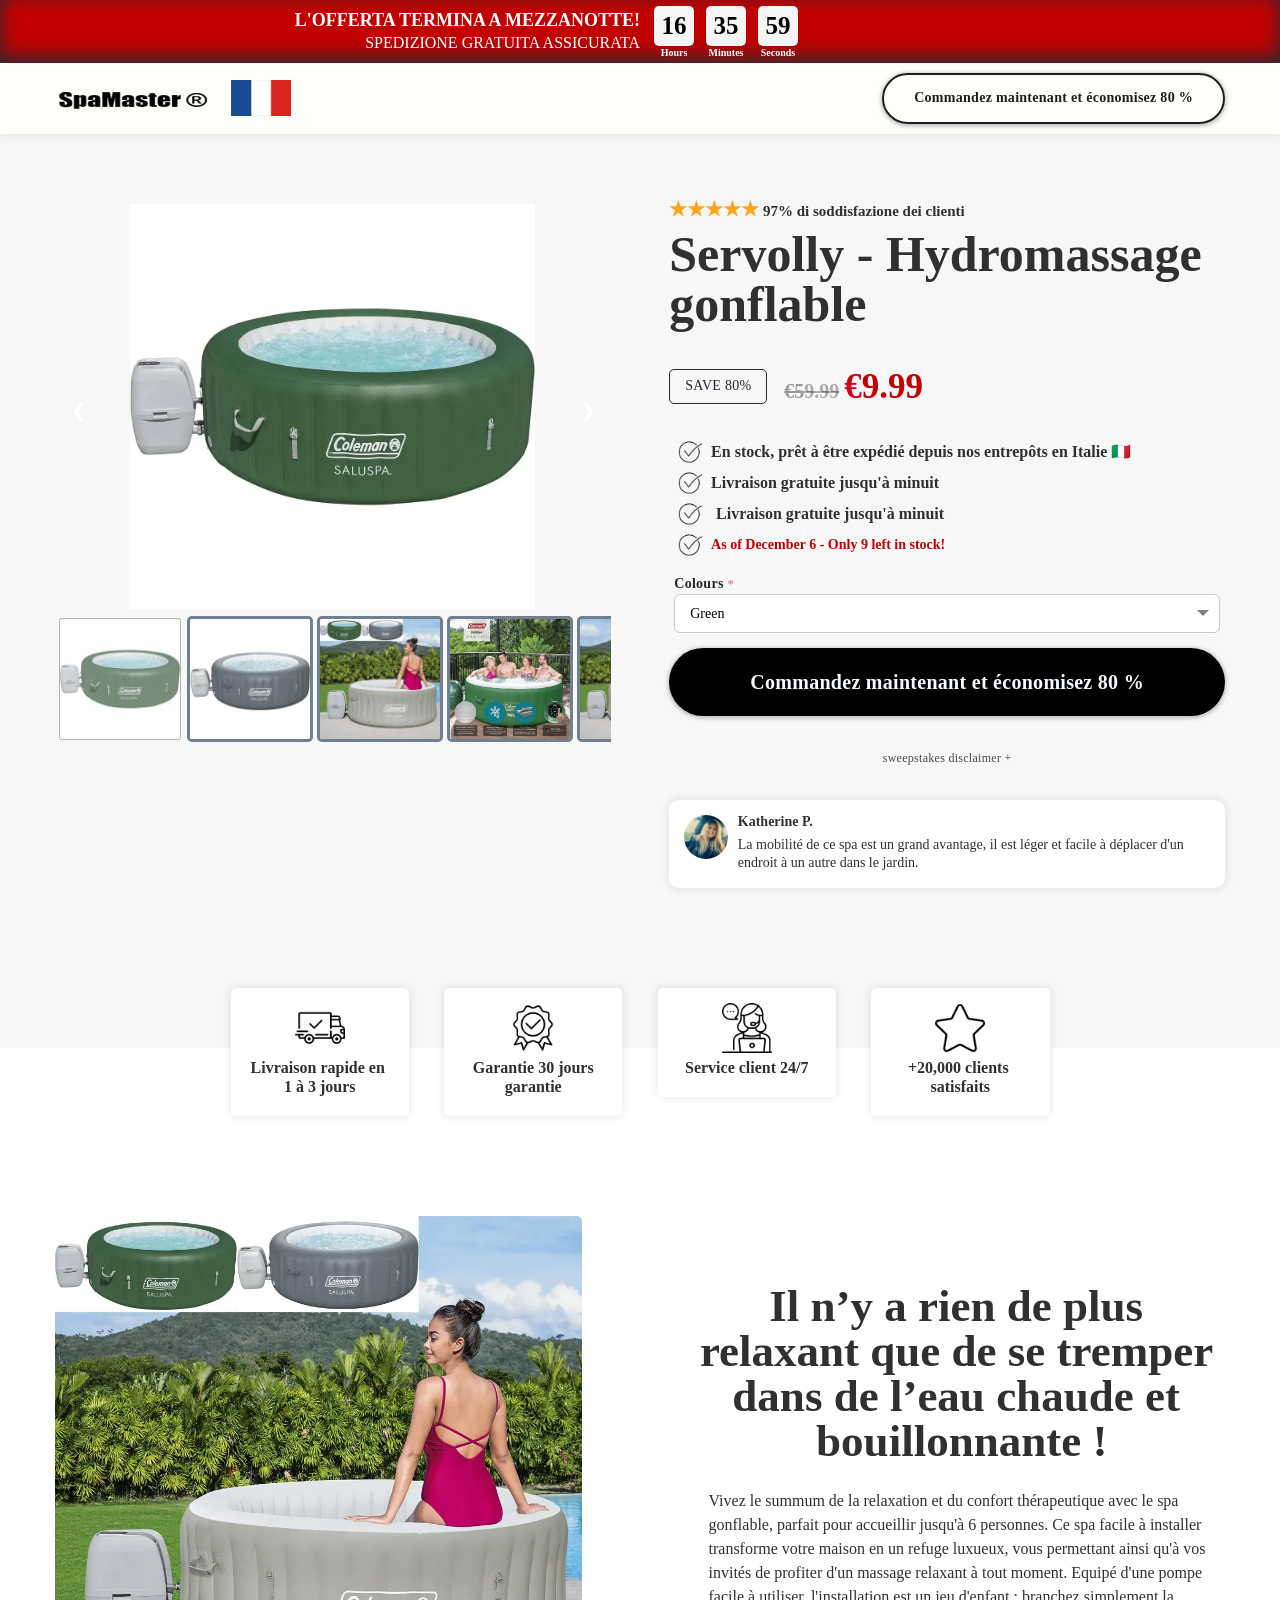
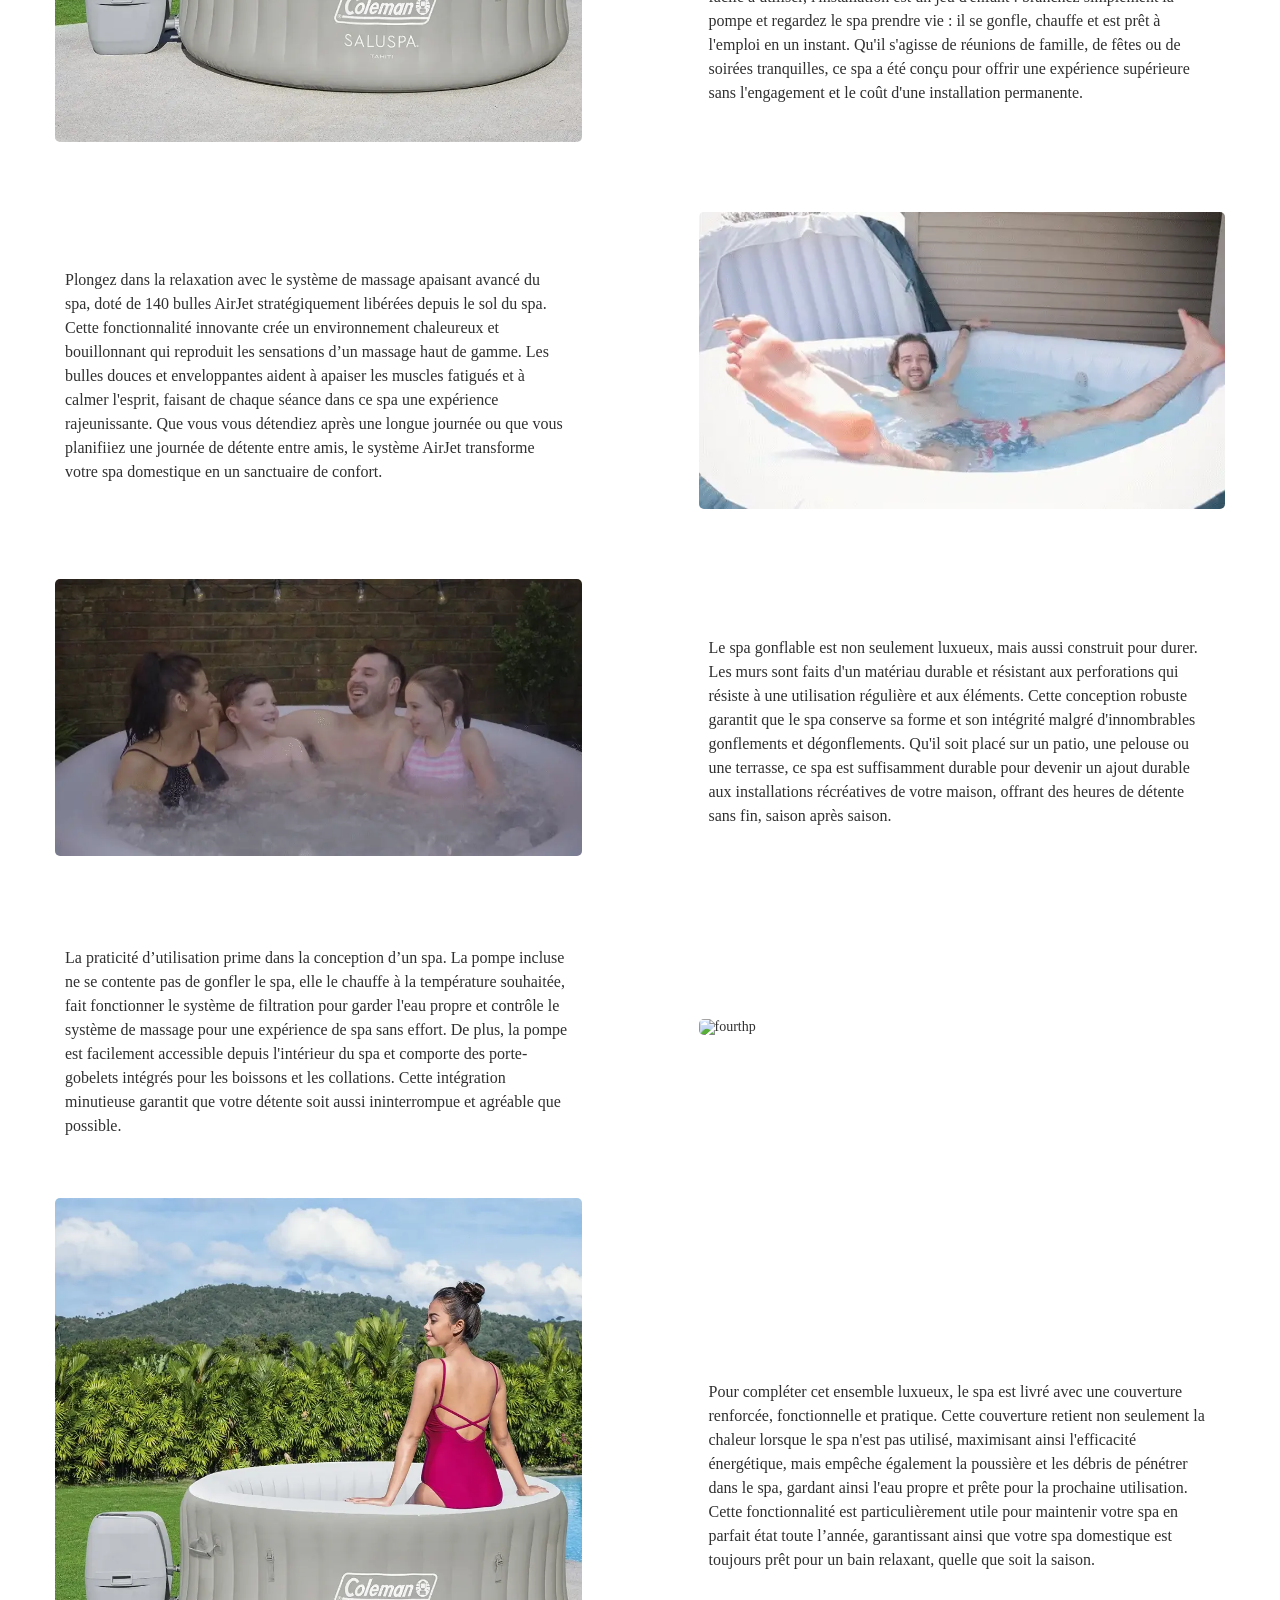
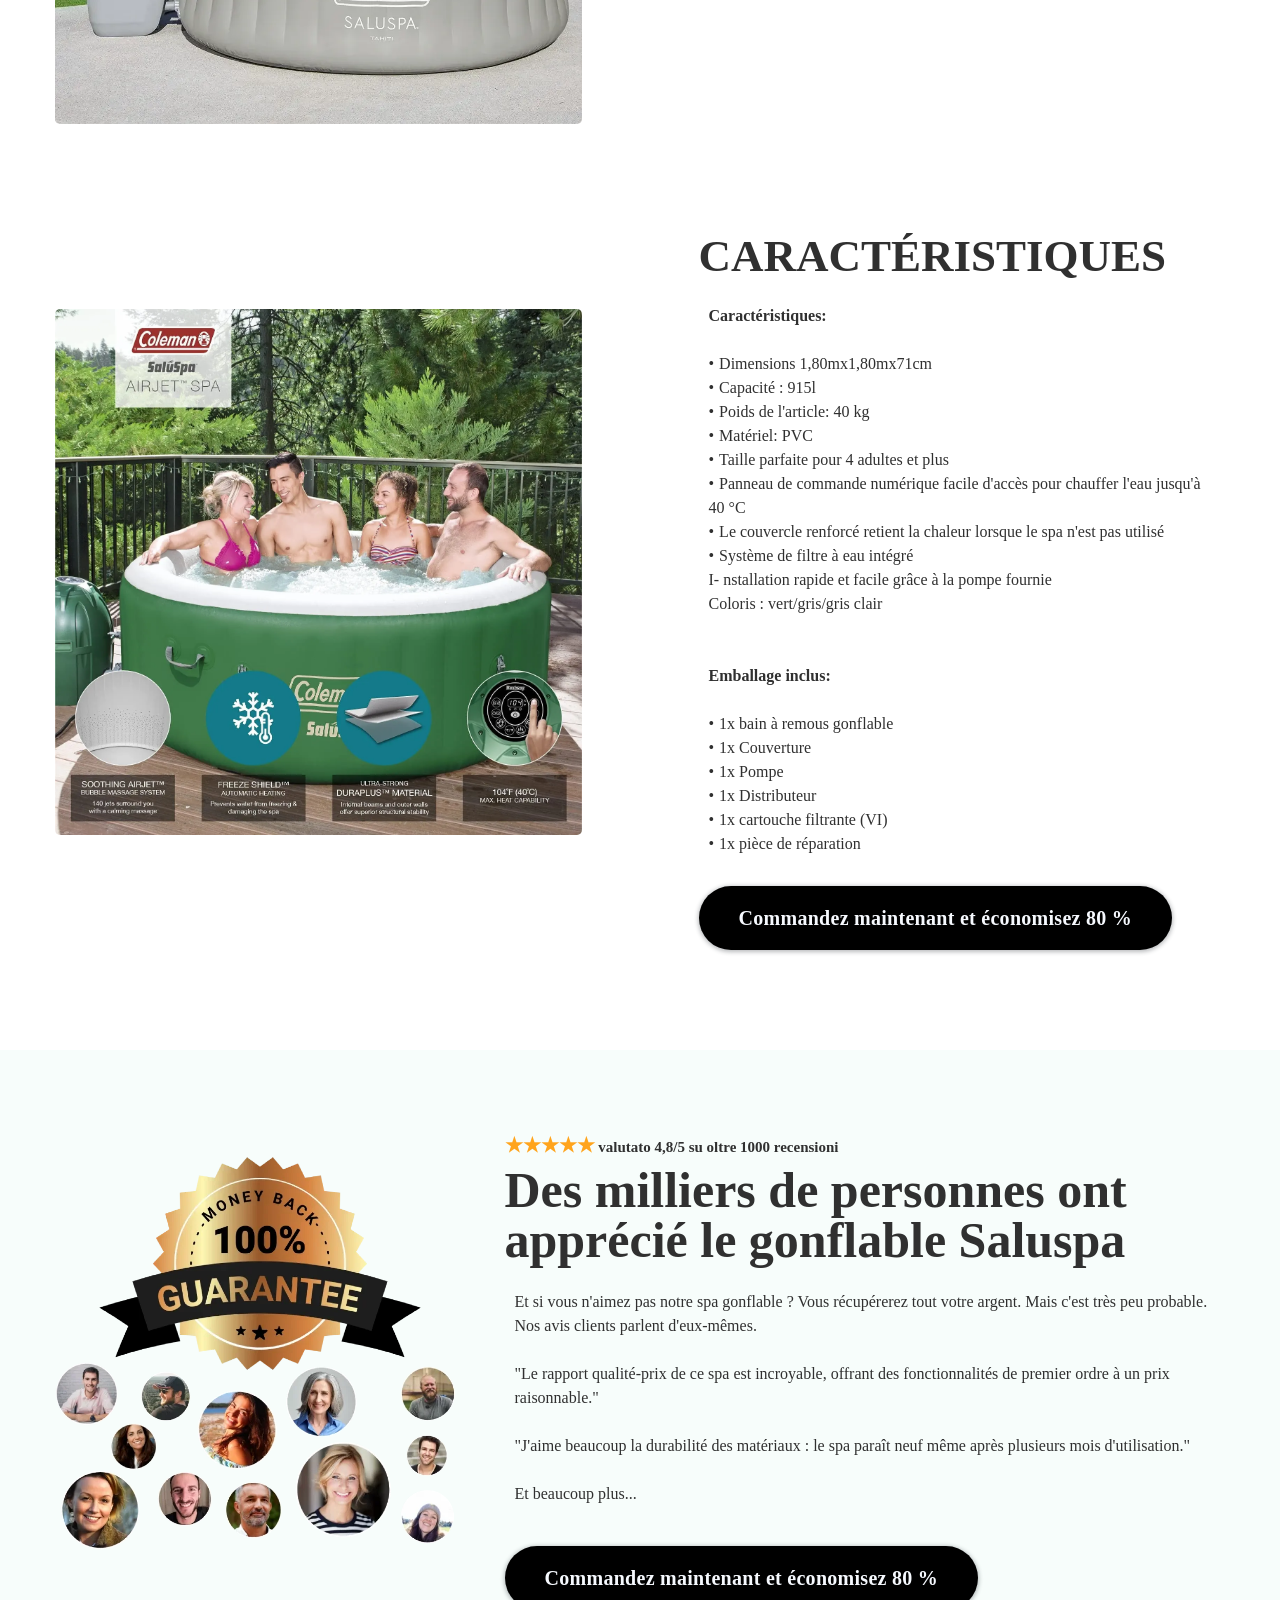
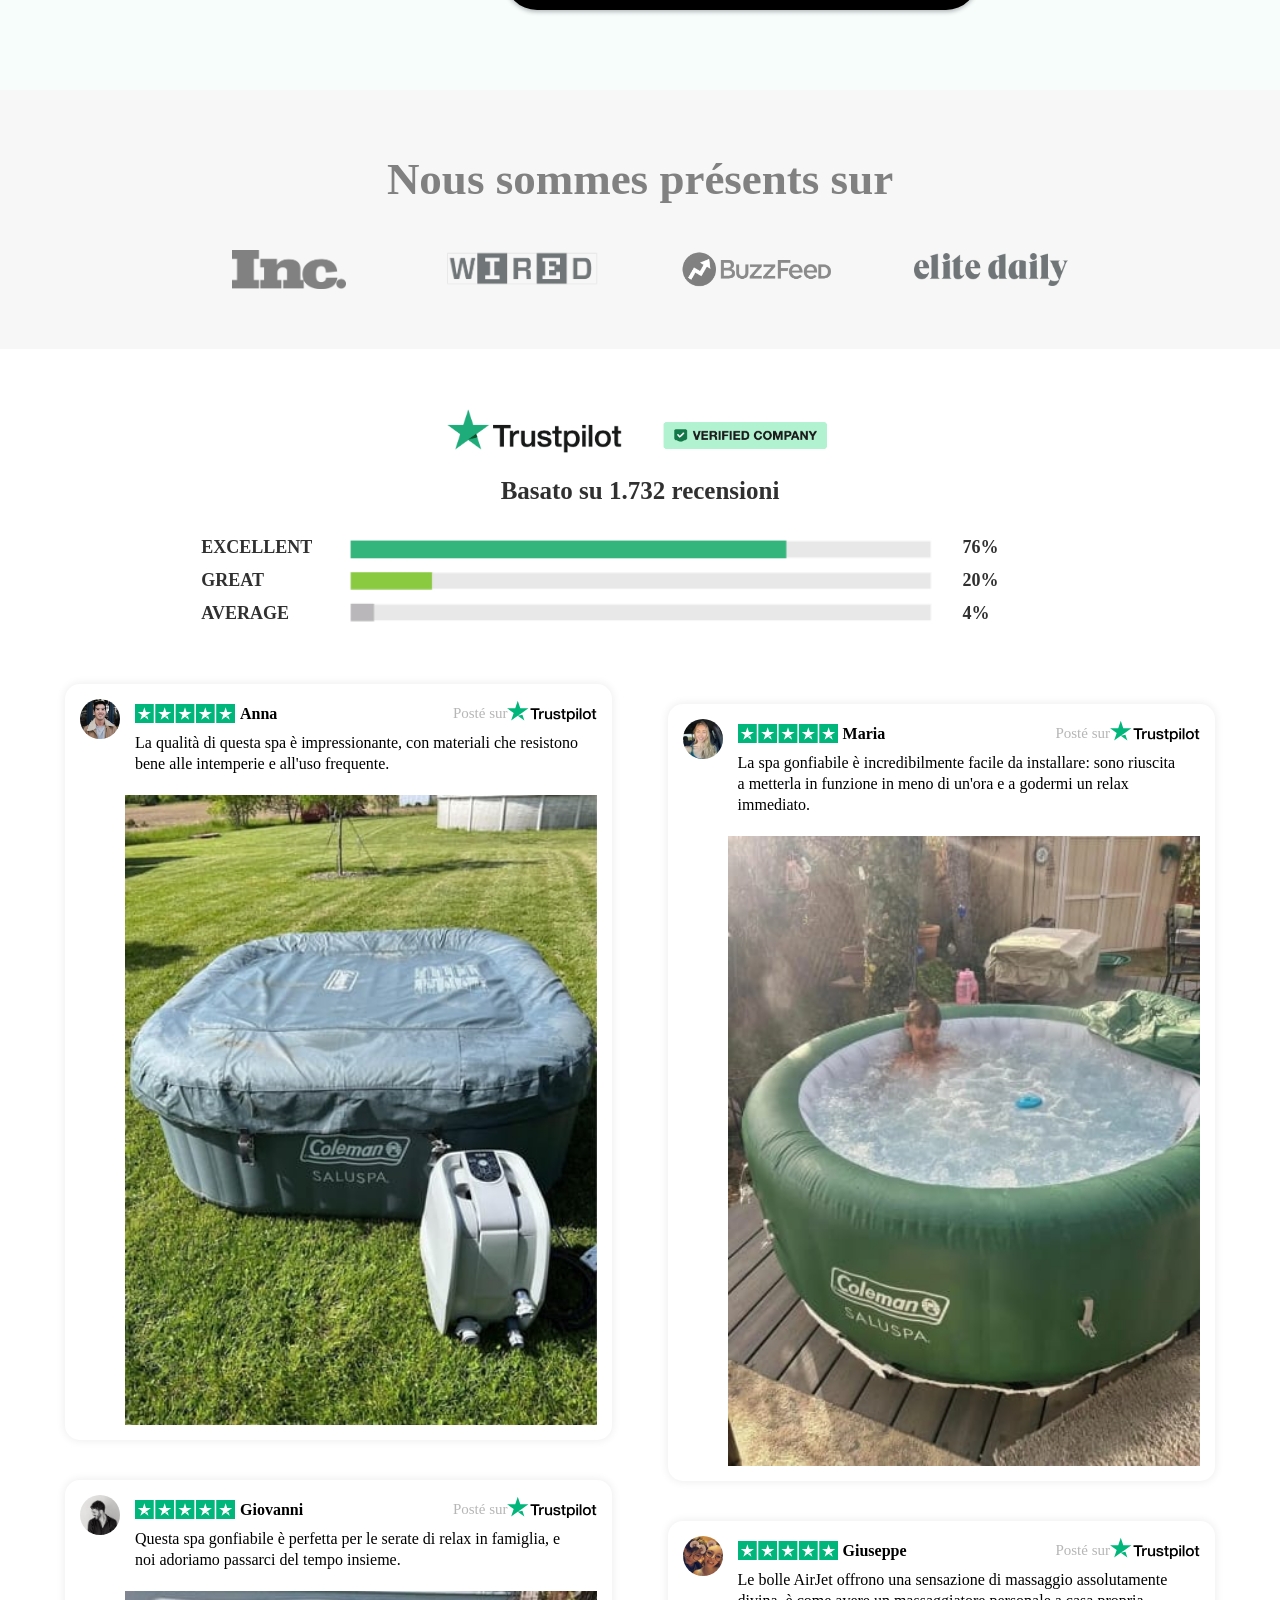
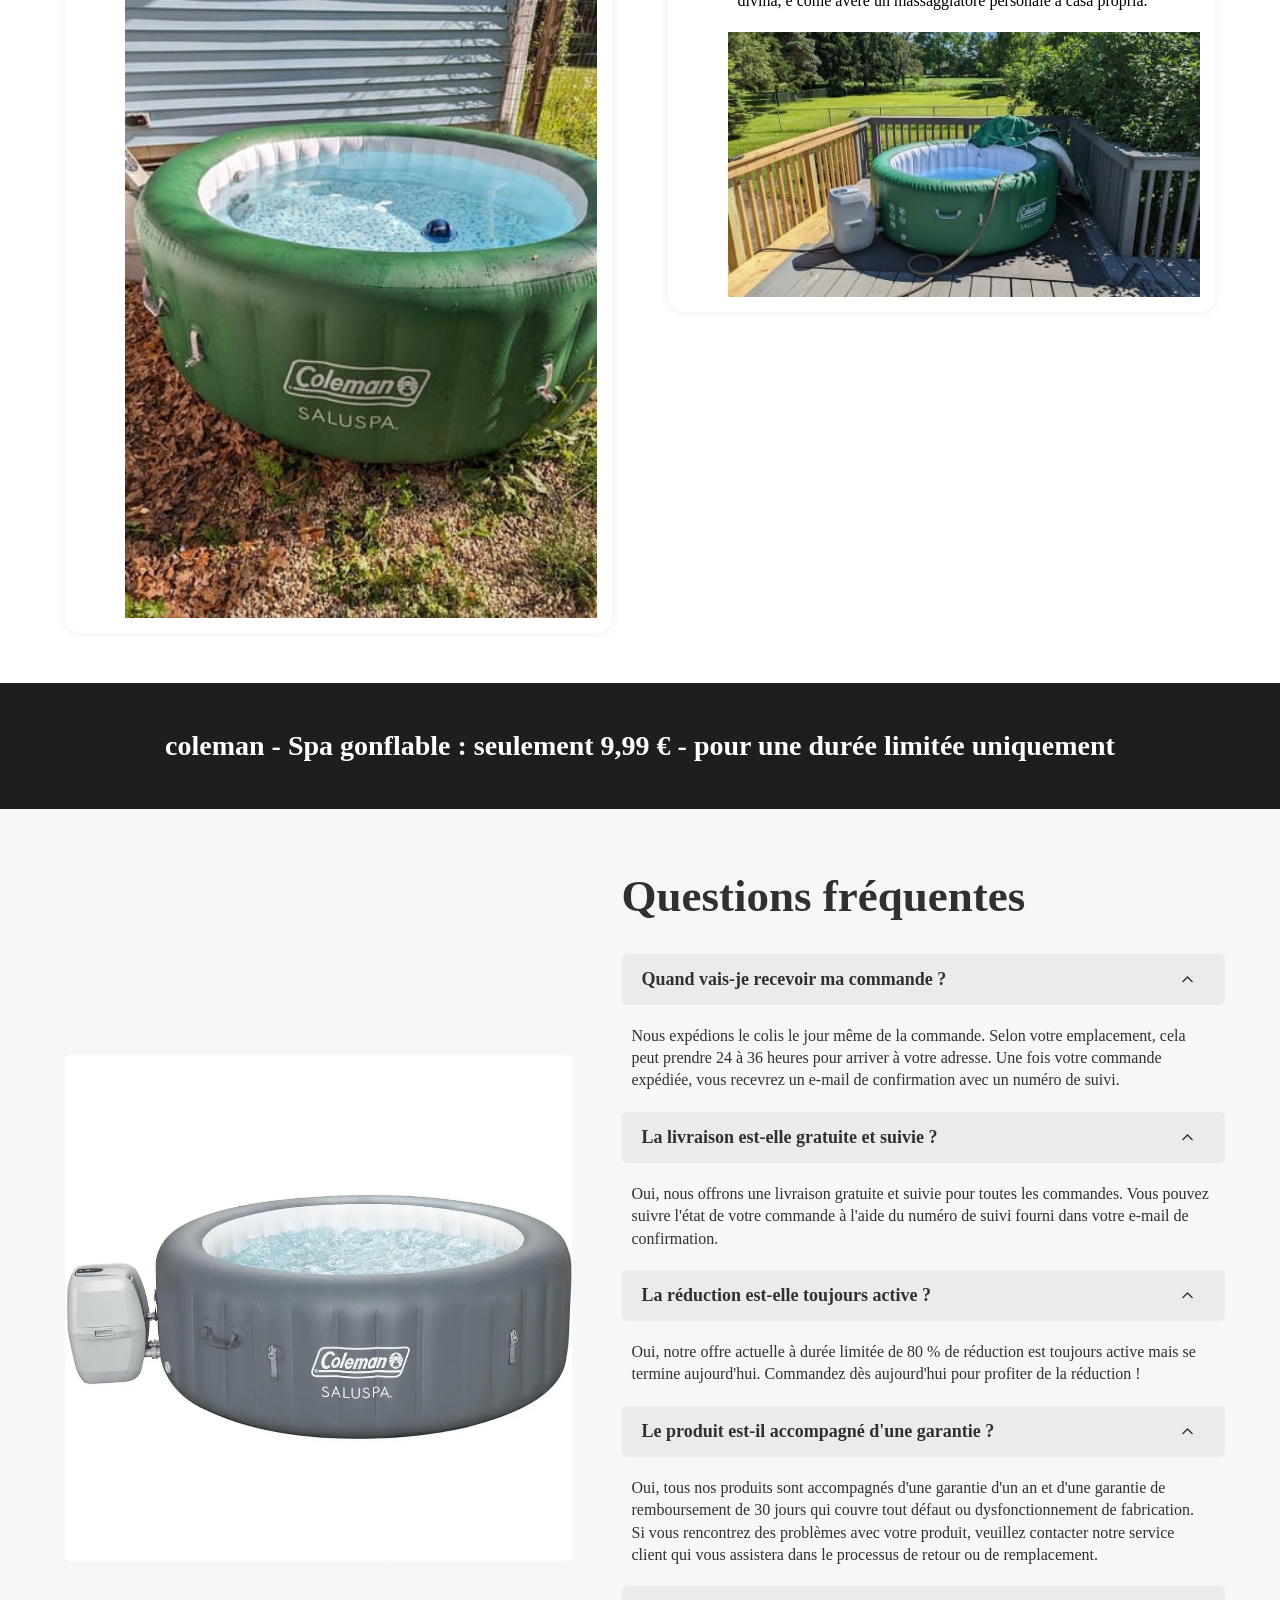
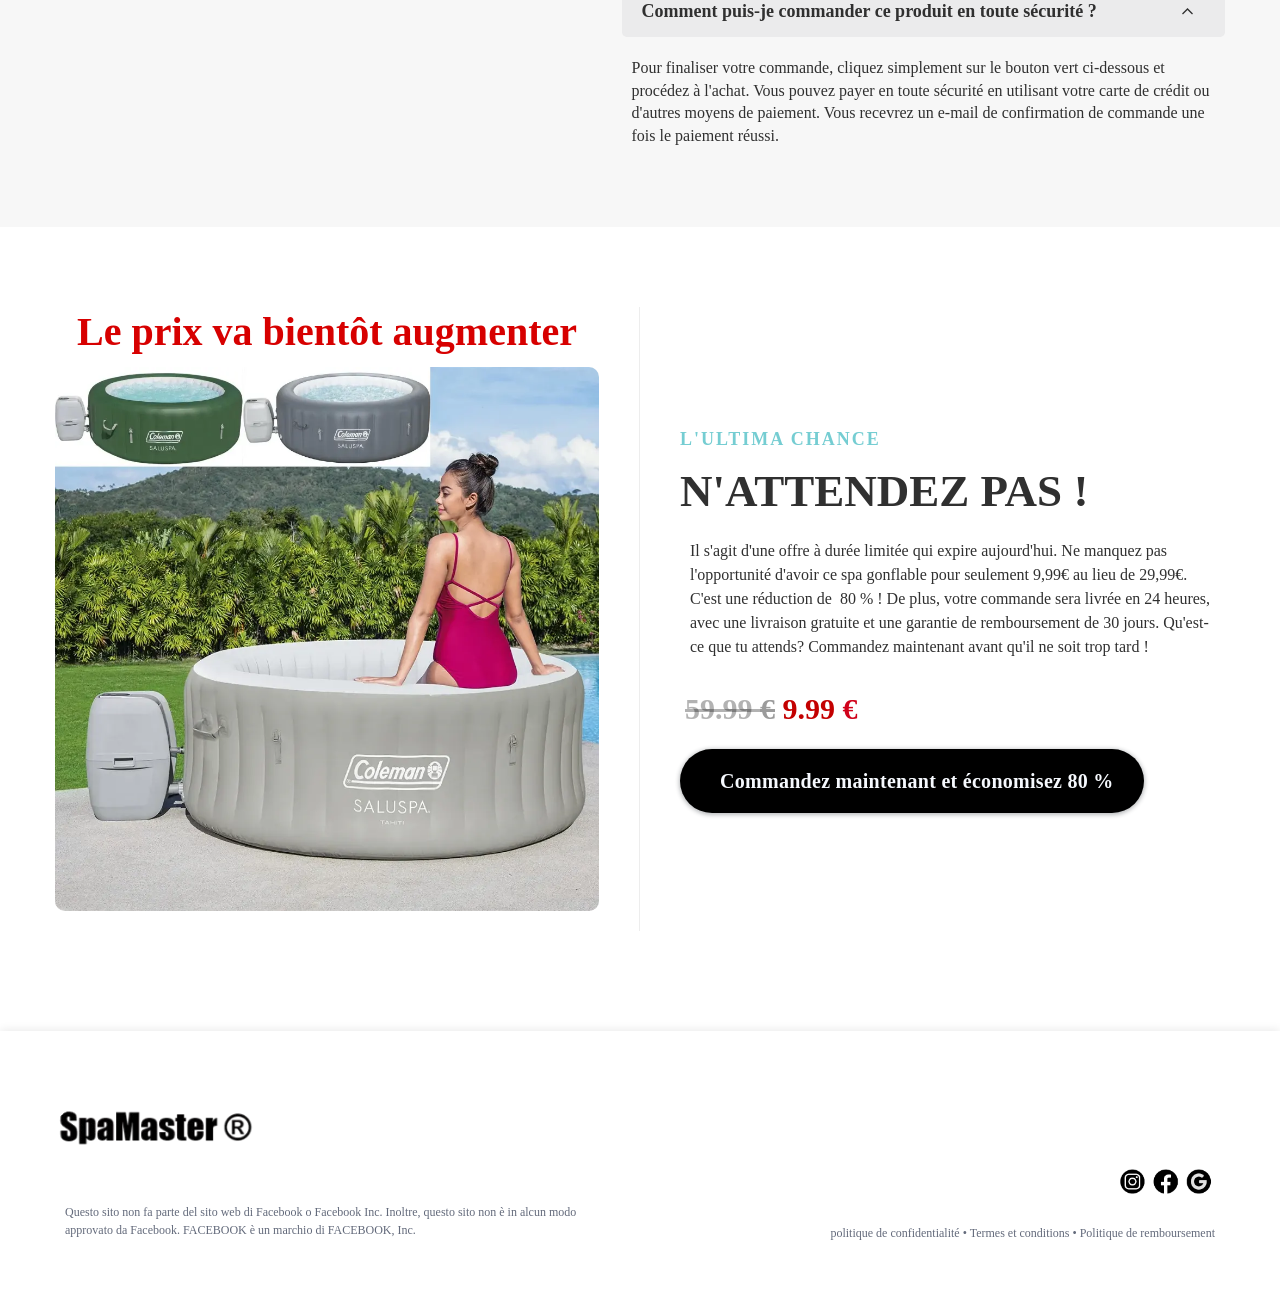
==== index.html @ 533968d9 "Add files via upload" ====
<!DOCTYPE html>

<html lang="en">
<head>
<meta content="text/html; charset=utf-8" http-equiv="Content-Type"/>
<title>Spa Paradise - Bain à remous gonflable</title>
<link href="https://lwcaqdwksb.funnelish.com" rel="canonical"/>
<meta content="ie=edge" http-equiv="X-UA-Compatible"/>
<meta content="Spa Paradise - Bain à remous gonflable" name="description"/>
<meta content="" name="keywords"/>
<meta content="" name="author"/>
<meta content="50875" name="userid"/>
<meta content="1344011" name="pageid"/>
<meta content="1209157" name="stepid"/>
<meta content="387081" name="funnelid"/>
<meta content="app-v1" name="version"/>
<meta content="width=device-width, initial-scale=1.0" name="viewport"/>
<!-- FAVICON -->
<link href="img-sub/24682/206321/1707845970-package.png" rel="icon"/>
<link crossorigin="" href="https://img.funnelish.com" rel="dns-prefetch"/>
<link crossorigin="" href="https://img.funnelish.com" rel="preconnect"/>
<link href="https://img.funnelish.com" rel="preconnect"/>
<link href="https://img.funnelish.com" rel="dns-prefetch"/>
<link href="https://images.funnelish.com" rel="preconnect"/>
<link href="https://img.youtube.com" rel="preconnect"/>
<link href="https://img.youtube.com" rel="dns-prefetch"/>
<link as="script" href="core.min.js" rel="preload"/>
<link as="style" href="core.min.css" rel="preload"/>
<!-- Fonts -->
<link crossorigin="" href="https://fonts.gstatic.com" rel="preconnect"/>
<style>
</style>
<style>
		/* https://fonts.googleapis.com/css?family=Montserrat:400,700|DM+Serif+Display:400,700&display=swap&subset=all */
		@font-face{font-family:dm serif display;font-style:normal;font-weight:400;font-display:swap;src:url(s/dmserifdisplay/v15/-nFnOHM81r4j6k0gjAW3mujVU2B2G_5x0ujy.woff)format('woff2');unicode-range:U+0100-02AF,U+0304,U+0308,U+0329,U+1E00-1E9F,U+1EF2-1EFF,U+2020,U+20A0-20AB,U+20AD-20C0,U+2113,U+2C60-2C7F,U+A720-A7FF}@font-face{font-family:dm serif display;font-style:normal;font-weight:400;font-display:swap;src:url(s/dmserifdisplay/v15/-nFnOHM81r4j6k0gjAW3mujVU2B2G_Bx0g.woff)format('woff2');unicode-range:U+0000-00FF,U+0131,U+0152-0153,U+02BB-02BC,U+02C6,U+02DA,U+02DC,U+0304,U+0308,U+0329,U+2000-206F,U+2074,U+20AC,U+2122,U+2191,U+2193,U+2212,U+2215,U+FEFF,U+FFFD}@font-face{font-family:montserrat;font-style:normal;font-weight:400;font-display:swap;src:url(s/montserrat/v26/JTUSjIg1_i6t8kCHKm459WRhyzbi.woff)format('woff2');unicode-range:U+0460-052F,U+1C80-1C88,U+20B4,U+2DE0-2DFF,U+A640-A69F,U+FE2E-FE2F}@font-face{font-family:montserrat;font-style:normal;font-weight:400;font-display:swap;src:url(s/montserrat/v26/JTUSjIg1_i6t8kCHKm459W1hyzbi.woff)format('woff2');unicode-range:U+0301,U+0400-045F,U+0490-0491,U+04B0-04B1,U+2116}@font-face{font-family:montserrat;font-style:normal;font-weight:400;font-display:swap;src:url(s/montserrat/v26/JTUSjIg1_i6t8kCHKm459WZhyzbi.woff)format('woff2');unicode-range:U+0102-0103,U+0110-0111,U+0128-0129,U+0168-0169,U+01A0-01A1,U+01AF-01B0,U+0300-0301,U+0303-0304,U+0308-0309,U+0323,U+0329,U+1EA0-1EF9,U+20AB}@font-face{font-family:montserrat;font-style:normal;font-weight:400;font-display:swap;src:url(s/montserrat/v26/JTUSjIg1_i6t8kCHKm459Wdhyzbi.woff)format('woff2');unicode-range:U+0100-02AF,U+0304,U+0308,U+0329,U+1E00-1E9F,U+1EF2-1EFF,U+2020,U+20A0-20AB,U+20AD-20C0,U+2113,U+2C60-2C7F,U+A720-A7FF}@font-face{font-family:montserrat;font-style:normal;font-weight:400;font-display:swap;src:url(s/montserrat/v26/JTUSjIg1_i6t8kCHKm459Wlhyw.woff)format('woff2');unicode-range:U+0000-00FF,U+0131,U+0152-0153,U+02BB-02BC,U+02C6,U+02DA,U+02DC,U+0304,U+0308,U+0329,U+2000-206F,U+2074,U+20AC,U+2122,U+2191,U+2193,U+2212,U+2215,U+FEFF,U+FFFD}@font-face{font-family:montserrat;font-style:normal;font-weight:700;font-display:swap;src:url(s/montserrat/v26/JTUSjIg1_i6t8kCHKm459WRhyzbi.woff)format('woff2');unicode-range:U+0460-052F,U+1C80-1C88,U+20B4,U+2DE0-2DFF,U+A640-A69F,U+FE2E-FE2F}@font-face{font-family:montserrat;font-style:normal;font-weight:700;font-display:swap;src:url(s/montserrat/v26/JTUSjIg1_i6t8kCHKm459W1hyzbi.woff)format('woff2');unicode-range:U+0301,U+0400-045F,U+0490-0491,U+04B0-04B1,U+2116}@font-face{font-family:montserrat;font-style:normal;font-weight:700;font-display:swap;src:url(s/montserrat/v26/JTUSjIg1_i6t8kCHKm459WZhyzbi.woff)format('woff2');unicode-range:U+0102-0103,U+0110-0111,U+0128-0129,U+0168-0169,U+01A0-01A1,U+01AF-01B0,U+0300-0301,U+0303-0304,U+0308-0309,U+0323,U+0329,U+1EA0-1EF9,U+20AB}@font-face{font-family:montserrat;font-style:normal;font-weight:700;font-display:swap;src:url(s/montserrat/v26/JTUSjIg1_i6t8kCHKm459Wdhyzbi.woff)format('woff2');unicode-range:U+0100-02AF,U+0304,U+0308,U+0329,U+1E00-1E9F,U+1EF2-1EFF,U+2020,U+20A0-20AB,U+20AD-20C0,U+2113,U+2C60-2C7F,U+A720-A7FF}@font-face{font-family:montserrat;font-style:normal;font-weight:700;font-display:swap;src:url(s/montserrat/v26/JTUSjIg1_i6t8kCHKm459Wlhyw.woff)format('woff2');unicode-range:U+0000-00FF,U+0131,U+0152-0153,U+02BB-02BC,U+02C6,U+02DA,U+02DC,U+0304,U+0308,U+0329,U+2000-206F,U+2074,U+20AC,U+2122,U+2191,U+2193,U+2212,U+2215,U+FEFF,U+FFFD}
	</style>
<!-- Funnel -->
<script>let FUNNEL = {"id":387081,"name":"Servolly Template","currency_code":"EUR","test_mode":false};</script>
<!-- Products -->
<script>let PRODUCTS = null;</script>
<!-- Step -->
<script>let STEP = {"id":1209157,"created_at":"2024-07-13T11:12:53Z","updated_at":"2024-07-13T11:12:53Z","name":"Servolly","path":"inflated-spa-1720869173075345","type":5,"url":"LWCaqDWksb.funnelish.com/deals/inflated-spa-1720869173075345","user_id":50875,"funnel_id":387081,"template_id":0,"order_index":2,"thumbnail_hash":"","domain_name":"LWCaqDWksb.funnelish.com","domain_id":1,"pages":null,"ab_type":"","cloning_products":null};</script>
<!-- Apps Head -->
<script>
	let APPS = [];
</script>
<link async="" href="core.min.css" rel="stylesheet"/>
<script>
							/*! lazysizes - v5.3.1 */
							!function(e){var t=function(u,D,f){"use strict";var k,H;if(function(){var e;var t={lazyClass:"lazyload",loadedClass:"lazyloaded",loadingClass:"lazyloading",preloadClass:"lazypreload",errorClass:"lazyerror",autosizesClass:"lazyautosizes",fastLoadedClass:"ls-is-cached",iframeLoadMode:0,srcAttr:"data-src",srcsetAttr:"data-srcset",sizesAttr:"data-sizes",minSize:40,customMedia:{},init:true,expFactor:1.5,hFac:.8,loadMode:2,loadHidden:true,ricTimeout:0,throttleDelay:125};H=u.lazySizesConfig||u.lazysizesConfig||{};for(e in t){if(!(e in H)){H[e]=t[e]}}}(),!D||!D.getElementsByClassName){return{init:function(){},cfg:H,noSupport:true}}var O=D.documentElement,i=u.HTMLPictureElement,P="addEventListener",$="getAttribute",q=u[P].bind(u),I=u.setTimeout,U=u.requestAnimationFrame||I,o=u.requestIdleCallback,j=/^picture$/i,r=["load","error","lazyincluded","_lazyloaded"],a={},G=Array.prototype.forEach,J=function(e,t){if(!a[t]){a[t]=new RegExp("(\\s|^)"+t+"(\\s|$)")}return a[t].test(e[$]("class")||"")&&a[t]},K=function(e,t){if(!J(e,t)){e.setAttribute("class",(e[$]("class")||"").trim()+" "+t)}},Q=function(e,t){var a;if(a=J(e,t)){e.setAttribute("class",(e[$]("class")||"").replace(a," "))}},V=function(t,a,e){var i=e?P:"removeEventListener";if(e){V(t,a)}r.forEach(function(e){t[i](e,a)})},X=function(e,t,a,i,r){var n=D.createEvent("Event");if(!a){a={}}a.instance=k;n.initEvent(t,!i,!r);n.detail=a;e.dispatchEvent(n);return n},Y=function(e,t){var a;if(!i&&(a=u.picturefill||H.pf)){if(t&&t.src&&!e[$]("srcset")){e.setAttribute("srcset",t.src)}a({reevaluate:true,elements:[e]})}else if(t&&t.src){e.src=t.src}},Z=function(e,t){return(getComputedStyle(e,null)||{})[t]},s=function(e,t,a){a=a||e.offsetWidth;while(a<H.minSize&&t&&!e._lazysizesWidth){a=t.offsetWidth;t=t.parentNode}return a},ee=function(){var a,i;var t=[];var r=[];var n=t;var s=function(){var e=n;n=t.length?r:t;a=true;i=false;while(e.length){e.shift()()}a=false};var e=function(e,t){if(a&&!t){e.apply(this,arguments)}else{n.push(e);if(!i){i=true;(D.hidden?I:U)(s)}}};e._lsFlush=s;return e}(),te=function(a,e){return e?function(){ee(a)}:function(){var e=this;var t=arguments;ee(function(){a.apply(e,t)})}},ae=function(e){var a;var i=0;var r=H.throttleDelay;var n=H.ricTimeout;var t=function(){a=false;i=f.now();e()};var s=o&&n>49?function(){o(t,{timeout:n});if(n!==H.ricTimeout){n=H.ricTimeout}}:te(function(){I(t)},true);return function(e){var t;if(e=e===true){n=33}if(a){return}a=true;t=r-(f.now()-i);if(t<0){t=0}if(e||t<9){s()}else{I(s,t)}}},ie=function(e){var t,a;var i=99;var r=function(){t=null;e()};var n=function(){var e=f.now()-a;if(e<i){I(n,i-e)}else{(o||r)(r)}};return function(){a=f.now();if(!t){t=I(n,i)}}},e=function(){var v,m,c,h,e;var y,z,g,p,C,b,A;var n=/^img$/i;var d=/^iframe$/i;var E="onscroll"in u&&!/(gle|ing)bot/.test(navigator.userAgent);var _=0;var w=0;var M=0;var N=-1;var L=function(e){M--;if(!e||M<0||!e.target){M=0}};var x=function(e){if(A==null){A=Z(D.body,"visibility")=="hidden"}return A||!(Z(e.parentNode,"visibility")=="hidden"&&Z(e,"visibility")=="hidden")};var W=function(e,t){var a;var i=e;var r=x(e);g-=t;b+=t;p-=t;C+=t;while(r&&(i=i.offsetParent)&&i!=D.body&&i!=O){r=(Z(i,"opacity")||1)>0;if(r&&Z(i,"overflow")!="visible"){a=i.getBoundingClientRect();r=C>a.left&&p<a.right&&b>a.top-1&&g<a.bottom+1}}return r};var t=function(){var e,t,a,i,r,n,s,o,l,u,f,c;var d=k.elements;if((h=H.loadMode)&&M<8&&(e=d.length)){t=0;N++;for(;t<e;t++){if(!d[t]||d[t]._lazyRace){continue}if(!E||k.prematureUnveil&&k.prematureUnveil(d[t])){R(d[t]);continue}if(!(o=d[t][$]("data-expand"))||!(n=o*1)){n=w}if(!u){u=!H.expand||H.expand<1?O.clientHeight>500&&O.clientWidth>500?500:370:H.expand;k._defEx=u;f=u*H.expFactor;c=H.hFac;A=null;if(w<f&&M<1&&N>2&&h>2&&!D.hidden){w=f;N=0}else if(h>1&&N>1&&M<6){w=u}else{w=_}}if(l!==n){y=innerWidth+n*c;z=innerHeight+n;s=n*-1;l=n}a=d[t].getBoundingClientRect();if((b=a.bottom)>=s&&(g=a.top)<=z&&(C=a.right)>=s*c&&(p=a.left)<=y&&(b||C||p||g)&&(H.loadHidden||x(d[t]))&&(m&&M<3&&!o&&(h<3||N<4)||W(d[t],n))){R(d[t]);r=true;if(M>9){break}}else if(!r&&m&&!i&&M<4&&N<4&&h>2&&(v[0]||H.preloadAfterLoad)&&(v[0]||!o&&(b||C||p||g||d[t][$](H.sizesAttr)!="auto"))){i=v[0]||d[t]}}if(i&&!r){R(i)}}};var a=ae(t);var S=function(e){var t=e.target;if(t._lazyCache){delete t._lazyCache;return}L(e);K(t,H.loadedClass);Q(t,H.loadingClass);V(t,B);X(t,"lazyloaded")};var i=te(S);var B=function(e){i({target:e.target})};var T=function(e,t){var a=e.getAttribute("data-load-mode")||H.iframeLoadMode;if(a==0){e.contentWindow.location.replace(t)}else if(a==1){e.src=t}};var F=function(e){var t;var a=e[$](H.srcsetAttr);if(t=H.customMedia[e[$]("data-media")||e[$]("media")]){e.setAttribute("media",t)}if(a){e.setAttribute("srcset",a)}};var s=te(function(t,e,a,i,r){var n,s,o,l,u,f;if(!(u=X(t,"lazybeforeunveil",e)).defaultPrevented){if(i){if(a){K(t,H.autosizesClass)}else{t.setAttribute("sizes",i)}}s=t[$](H.srcsetAttr);n=t[$](H.srcAttr);if(r){o=t.parentNode;l=o&&j.test(o.nodeName||"")}f=e.firesLoad||"src"in t&&(s||n||l);u={target:t};K(t,H.loadingClass);if(f){clearTimeout(c);c=I(L,2500);V(t,B,true)}if(l){G.call(o.getElementsByTagName("source"),F)}if(s){t.setAttribute("srcset",s)}else if(n&&!l){if(d.test(t.nodeName)){T(t,n)}else{t.src=n}}if(r&&(s||l)){Y(t,{src:n})}}if(t._lazyRace){delete t._lazyRace}Q(t,H.lazyClass);ee(function(){var e=t.complete&&t.naturalWidth>1;if(!f||e){if(e){K(t,H.fastLoadedClass)}S(u);t._lazyCache=true;I(function(){if("_lazyCache"in t){delete t._lazyCache}},9)}if(t.loading=="lazy"){M--}},true)});var R=function(e){if(e._lazyRace){return}var t;var a=n.test(e.nodeName);var i=a&&(e[$](H.sizesAttr)||e[$]("sizes"));var r=i=="auto";if((r||!m)&&a&&(e[$]("src")||e.srcset)&&!e.complete&&!J(e,H.errorClass)&&J(e,H.lazyClass)){return}t=X(e,"lazyunveilread").detail;if(r){re.updateElem(e,true,e.offsetWidth)}e._lazyRace=true;M++;s(e,t,r,i,a)};var r=ie(function(){H.loadMode=3;a()});var o=function(){if(H.loadMode==3){H.loadMode=2}r()};var l=function(){if(m){return}if(f.now()-e<999){I(l,999);return}m=true;H.loadMode=3;a();q("scroll",o,true)};return{_:function(){e=f.now();k.elements=D.getElementsByClassName(H.lazyClass);v=D.getElementsByClassName(H.lazyClass+" "+H.preloadClass);q("scroll",a,true);q("resize",a,true);q("pageshow",function(e){if(e.persisted){var t=D.querySelectorAll("."+H.loadingClass);if(t.length&&t.forEach){U(function(){t.forEach(function(e){if(e.complete){R(e)}})})}}});if(u.MutationObserver){new MutationObserver(a).observe(O,{childList:true,subtree:true,attributes:true})}else{O[P]("DOMNodeInserted",a,true);O[P]("DOMAttrModified",a,true);setInterval(a,999)}q("hashchange",a,true);["focus","mouseover","click","load","transitionend","animationend"].forEach(function(e){D[P](e,a,true)});if(/d$|^c/.test(D.readyState)){l()}else{q("load",l);D[P]("DOMContentLoaded",a);I(l,2e4)}if(k.elements.length){t();ee._lsFlush()}else{a()}},checkElems:a,unveil:R,_aLSL:o}}(),re=function(){var a;var n=te(function(e,t,a,i){var r,n,s;e._lazysizesWidth=i;i+="px";e.setAttribute("sizes",i);if(j.test(t.nodeName||"")){r=t.getElementsByTagName("source");for(n=0,s=r.length;n<s;n++){r[n].setAttribute("sizes",i)}}if(!a.detail.dataAttr){Y(e,a.detail)}});var i=function(e,t,a){var i;var r=e.parentNode;if(r){a=s(e,r,a);i=X(e,"lazybeforesizes",{width:a,dataAttr:!!t});if(!i.defaultPrevented){a=i.detail.width;if(a&&a!==e._lazysizesWidth){n(e,r,i,a)}}}};var e=function(){var e;var t=a.length;if(t){e=0;for(;e<t;e++){i(a[e])}}};var t=ie(e);return{_:function(){a=D.getElementsByClassName(H.autosizesClass);q("resize",t)},checkElems:t,updateElem:i}}(),t=function(){if(!t.i&&D.getElementsByClassName){t.i=true;re._();e._()}};return I(function(){H.init&&t()}),k={cfg:H,autoSizer:re,loader:e,init:t,uP:Y,aC:K,rC:Q,hC:J,fire:X,gW:s,rAF:ee}}(e,e.document,Date);e.lazySizes=t,"object"==typeof module&&module.exports&&(module.exports=t)}("undefined"!=typeof window?window:{});
						</script>
<!-- Custom CSS -->
<style>@media only screen and (min-width: 768px) {
    .dk-vertical-divider {
       border-right: 1px solid rgba(0, 0, 0, 0.07);
    }
    .guarantee-container > .container-box:nth-child(1) {
        width: 35%!important;
        min-width: 35%!important;
        max-width: 35%!important;
    }
    .faq-container > .container-box:nth-child(1) {
        width: 45%!important;
        min-width: 45%!important;
        max-width: 45%!important;
    }
}
@media only screen and (max-width: 600px) {
    .no-mobile-padding {
        padding: 0px !important;
    }
    .trustpilot-stars {
        max-width: 80px !important;
    }
    .trustpilot-header-container {
        margin: 0 !important;
    }
    .trustpilot-logo {
        max-width: 75px !important;
    }
    .mobile-padding-10-100 {
        padding: 10px 10px 100px !important;
    }
    .mobile-padding-top-20 {
        margin-top: 20px !important;
    }
    .img-with-text-container-reverse {
        flex-direction: column-reverse !important;
    }
        .mobile-padding-40{
        padding: 40px 10px !important;
    }
}
.trustpilot-review-img {
    max-width: 200px !important;
}</style>
<!-- Funnel - Lazy Tracking Codes -->
<script>let LAZY_CODES = [];</script>
<!-- Funnel - Custom Tracking Codes (Head) -->
<!-- Custom JS (Head) -->
</head>
<body>
<div class="main_wrapper_main mobile_grid" id="render-table" style="background-color: transparent; background-size: auto; background-repeat: no-repeat; padding: 0px; border-width: 0px; border-style: solid; border-color: transparent; color: rgb(37, 42, 50); font-family: Montserrat; font-size: 14px; background-position: center top;"><main class="main-wrapper"><section class="section full no-desktop no-mobile no-tablet" data-eid="160736" data-v-6bea8f81="" id="160736" style="border-width: 0px; border-style: solid; border-color: transparent; border-radius: 20px; background-color: rgb(205, 205, 205); background-size: auto; background-repeat: no-repeat;"></section><section class="section full" data-eid="470399" data-sticky_position="top" data-v-6bea8f81="" id="470399" style="border-width: 0px; border-style: solid; border-color: transparent; box-shadow: rgb(37, 42, 50) -1.10218e-15px -6px 20px 0px inset; padding: 0px; position: sticky; z-index: 10; top: 0px; background-color: rgb(195, 0, 0); background-size: auto; background-repeat: no-repeat;"><div class="section_row" data-eid="952399" data-v-4b3acc2c="" data-v-6bea8f81="" id="952399" style="border-width: 0px; border-style: solid; border-color: transparent; color: rgb(48, 48, 48); font-size: 14px; text-align: initial; margin: 0px; padding: 0px; background-size: auto; background-repeat: no-repeat;"><div class="row-column" data-v-4b3acc2c="" data-v-796cd32d="" style="width: 100%;"><div class="element-wrapper" data-eid="53701" data-v-796cd32d="" data-v-7da0ed78=""><div class="container-wrapper" data-v-7da0ed78=""><style> 
.el-53701 {
    align-items:center;
}
.el-53701  {
}
 .el-53701 {
    flex-direction: row;
}  .el-53701 > .container-box:nth-child(1) {
						    width: 50%;
						    min-width: 50%;
						    max-width: 50%;
						}  .el-53701 > .container-box:nth-child(2) {
						    width: unset;
						    min-width: 0;
						    max-width: unset;
						}  </style><div class="container el-53701" style="margin: 0px; padding: 0px;"><div class="container-box cbox-53701-0"><div class="element-wrapper" data-eid="419266" data-v-7da0ed78=""><div class="headline el-419266" data-v-7da0ed78="" style="line-height: 1.3; color: white; margin: 0px; padding: 0px; text-shadow: transparent 0px 0px 0px;"><style> .el-419266  {
    font-size: calc(12px + 8 * ((100vw - 320px) / 960));
    text-align: right;
}
@media screen and (min-width: 480px) {
  .el-419266  {
    font-size: calc(18px + 8 * ((100vw - 320px) / 960));
    text-align: right;
  }
}
@media screen and (min-width: 1024px) {
  .el-419266  {
    font-size: 18px;
    text-align: right;
  }
} </style><div class="headline-inner"><p><strong>L'OFFERTA TERMINA A MEZZANOTTE!</strong></p></div></div></div><div class="element-wrapper" data-eid="971539" data-v-7da0ed78=""><div class="headline el-971539" data-v-7da0ed78="" style="line-height: 1.3; color: white; margin: 0px; padding: 0px; text-shadow: transparent 0px 0px 0px;"><style> .el-971539  {
    font-size: calc(10px + 8 * ((100vw - 320px) / 960));
    text-align: right;
}
@media screen and (min-width: 480px) {
  .el-971539  {
    font-size: calc(16px + 8 * ((100vw - 320px) / 960));
    text-align: right;
  }
}
@media screen and (min-width: 1024px) {
  .el-971539  {
    font-size: 16px;
    text-align: right;
  }
} </style><div class="headline-inner"><p>SPEDIZIONE GRATUITA ASSICURATA</p></div></div></div></div><div class="container-box cbox-53701-1"><div class="element-wrapper" data-eid="245758" data-v-7da0ed78=""><div class="custom" data-v-7da0ed78="" style="margin: 0px;"><div class="custom-inner el-245758"><style>
  .countdown {
    font-size: 30px;
    font-weight: bold;
    color: white;
    text-align: center;
        display: flex;
    padding-left: 8px;
  }
  .square-container {
    display: inline-block;
    text-align: center;
    margin: 5px;
  }
  .square {
    width: 40px;
    height: 40px;
    background-color: #f5f5f5;
    border-radius: 5px;
    text-align: center;
    margin: 1px;
    display: inline-block;
    font-size: 25px;
    color: black;
    line-height: 40px;
  }
  .label {
    font-size: 10px;
    text-align: center;
  }
</style><div class="countdown" id="countdown1"><div class="square-container"><div class="square" id="hours1"></div><div class="label">Hours</div></div><div class="square-container"><div class="square" id="minutes1"></div><div class="label">Minutes</div></div><div class="square-container"><div class="square" id="seconds1"></div><div class="label">Seconds</div></div></div><script>
    function updateCountdown(id) {
      var now = new Date();
      var midnight = new Date(now);
      midnight.setHours(24, 0, 0, 0);
      var timeLeft = midnight - now;
      var hours = Math.floor(timeLeft / (1000 * 60 * 60));
      var minutes = Math.floor((timeLeft % (1000 * 60 * 60)) / (1000 * 60));
      var seconds = Math.floor((timeLeft % (1000 * 60)) / 1000);
      document.getElementById("hours" + id).innerHTML = hours;
      document.getElementById("minutes" + id).innerHTML = minutes;
      document.getElementById("seconds" + id).innerHTML = seconds;
      setTimeout(function() { updateCountdown(id); }, 1000);
    }
    updateCountdown(1);
  </script></div></div></div></div></div></div></div></div></div></section><section class="section full no-mobile" data-eid="985264" data-v-6bea8f81="" id="985264" style="border-top: none rgb(30, 30, 30); border-left: none rgb(30, 30, 30); border-right: none rgb(30, 30, 30); border-bottom: 0px solid rgb(30, 30, 30); box-shadow: rgba(0, 0, 0, 0.09) 0px 0px 9px 1px; padding: 10px 0px; background-color: rgba(255, 169, 0, 0.02); background-size: auto; background-repeat: no-repeat;"><div class="section_row" data-eid="682158" data-v-4b3acc2c="" data-v-6bea8f81="" id="682158" style="border-width: 0px; border-style: solid; border-color: transparent; color: rgb(48, 48, 48); font-size: 14px; text-align: initial; margin: 0px; padding: 0px; background-size: auto; background-repeat: no-repeat;"><div class="row-column" data-v-4b3acc2c="" data-v-796cd32d="" style="width: 100%;"><div class="element-wrapper" data-eid="311475" data-v-796cd32d="" data-v-7da0ed78=""><div class="container-wrapper" data-v-7da0ed78=""><style> 
.el-311475 {
    align-items:center;
}
.el-311475  {
}
 .el-311475 {
    flex-direction: row;
}  .el-311475 > .container-box:nth-child(1) {
						    width: 15%;
						    min-width: 15%;
						    max-width: 15%;
						}  .el-311475 > .container-box:nth-child(2) {
						    width: 15%;
						    min-width: 15%;
						    max-width: 15%;
						}  .el-311475 > .container-box:nth-child(3) {
						    width: unset;
						    min-width: 0;
						    max-width: unset;
						}  .el-311475 > .container-box:nth-child(4) {
						    width: 30%;
						    min-width: 30%;
						    max-width: 30%;
						}  </style><div class="container el-311475" style="margin: 0px; padding: 0px;"><div class="container-box cbox-311475-0"><div class="element-wrapper" data-eid="426908" data-v-7da0ed78=""><div class="img el-426908" data-v-7da0ed78="" style="margin: 0px;"><style> 
.el-426908 {
    align-items:flex-start;
}
.el-426908 img {
}
 </style><img alt="logo" class="lazyload" data-sizes="auto" height="34px" src="./pics/logo.png" width="155px"/></div></div></div><div class="container-box cbox-311475-1"><div class="element-wrapper" data-eid="739283" data-v-7da0ed78=""><div class="img el-739283" data-v-7da0ed78="" style="margin: 0px;"><style> 
.el-739283 {
    align-items:flex-start;
}
.el-739283 img {
}
 </style><img alt="flag" class="lazyload" data-sizes="auto" height="auto" src="./pics/flag.webp" width="60px"/></div></div></div><div class="container-box cbox-311475-2"></div><div class="container-box cbox-311475-3"><div class="element-wrapper" data-eid="753088" data-v-7da0ed78=""><div class="btn-container el-753088" data-v-7da0ed78=""><style> 
.el-753088 {
    align-items:flex-end;
}
.el-753088  {
}
 </style><a class="btn btn-href-update" href="https:///" style="border-width: 2px; border-style: solid; border-color: rgb(30, 30, 30); border-radius: 150px; margin: 0px; padding: 15px 30px; background-color: rgba(0, 0, 0, 0);" target="_self"><span class="btn-headline" style="color: rgb(30, 30, 30); font-weight: bold; font-size: 14px; text-align: center;">Commandez maintenant et économisez 80 %</span></a></div></div></div></div></div></div></div></div></section><section class="section full no-desktop no-tablet" data-eid="1412" data-v-6bea8f81="" id="1412" style="box-shadow: rgba(0, 0, 0, 0.09) 0px 0px 9px 1px; padding: 10px; background-color: rgba(255, 169, 0, 0.02); background-size: auto; background-repeat: no-repeat;"><div class="section_row" data-eid="225509" data-v-4b3acc2c="" data-v-6bea8f81="" id="225509" style="border-width: 0px; border-style: solid; border-color: transparent; color: rgb(48, 48, 48); font-size: 14px; text-align: initial; margin: 0px; padding: 0px; background-size: auto; background-repeat: no-repeat;"><div class="row-column" data-v-4b3acc2c="" data-v-796cd32d="" style="width: 100%;"><div class="element-wrapper" data-eid="314834" data-v-796cd32d="" data-v-7da0ed78=""><div class="container-wrapper" data-v-7da0ed78=""><style> 
.el-314834 {
    align-items:center;
}
.el-314834  {
}
 .el-314834 {
    flex-direction: row;
}  .el-314834 > .container-box:nth-child(1) {
						    width: 40%;
						    min-width: 40%;
						    max-width: 40%;
						}  .el-314834 > .container-box:nth-child(2) {
						    width: unset;
						    min-width: 0;
						    max-width: unset;
						}  </style><div class="container el-314834" style="margin: 0px; padding: 0px;"><div class="container-box cbox-314834-0"><div class="element-wrapper" data-eid="243864" data-v-7da0ed78=""><div class="img el-243864" data-v-7da0ed78="" style="margin: 0px;"><style> 
.el-243864 {
    align-items:flex-start;
}
.el-243864 img {
}
 </style><img alt="mob logo" class="lazyload" data-sizes="auto" height="auto" src="./pics/mob logo.png" width="100%"/></div></div></div><div class="container-box cbox-314834-1"><div class="element-wrapper" data-eid="584415" data-v-7da0ed78=""><div class="img el-584415" data-v-7da0ed78="" style="margin: 0px;"><style> 
.el-584415 {
    align-items:flex-start;
}
.el-584415 img {
}
@media (max-width: 480px) {
    .el-584415 {
        align-items:flex-end;
    }
    .el-584415 img {
    }
}
@media (max-width: 1024px) and (min-width: 481px) {
    .el-584415 {
    }
    .el-584415 img {
    }
} </style><img alt="mob flag" class="lazyload" data-sizes="auto" height="auto" src="./pics/mobflag.webp" width="60px"/></div></div></div></div></div></div></div></div></section><section class="section mobile-padding-10-100 full" data-eid="343835" data-v-6bea8f81="" id="343835" style="padding: 60px 0px 160px; background-color: rgba(0, 0, 0, 0.03); background-size: 100%; background-repeat: no-repeat;"><div class="section_row" data-eid="643498" data-v-4b3acc2c="" data-v-6bea8f81="" id="643498" style="border-width: 0px; border-style: solid; border-color: transparent; color: rgb(48, 48, 48); font-size: 14px; text-align: initial; margin: 0px; padding: 0px; background-size: auto; background-repeat: no-repeat;"><div class="row-column" data-v-4b3acc2c="" data-v-796cd32d="" style="width: 100%;"><div class="element-wrapper" data-eid="835020" data-v-796cd32d="" data-v-7da0ed78=""><div class="container-wrapper" data-v-7da0ed78=""><style> 
.el-835020 {
    align-items:start;
}
.el-835020  {
}
 .el-835020 {
    flex-direction: column;
}  .el-835020 > .container-box:nth-child(1) {
							    width: 100%;
							    min-width: 100%;
							    max-width: 100%;
							}  .el-835020 > .container-box:nth-child(2) {
							    width: 5%;
							    min-width: 5%;
							    max-width: 5%;
							}  .el-835020 > .container-box:nth-child(3) {
							    width: 100%;
							    min-width: 100%;
							    max-width: 100%;
							} 
@media screen and (min-width: 480px) {
  .el-835020 {
    flex-direction: row;
  }
   .el-835020 > .container-box:nth-child(1) {
						    width: unset;
						    min-width: 0;
						    max-width: unset;
						}  .el-835020 > .container-box:nth-child(2) {
						    width: 5%;
						    min-width: 5%;
						    max-width: 5%;
						}  .el-835020 > .container-box:nth-child(3) {
						    width: unset;
						    min-width: 0;
						    max-width: unset;
						} 
}
@media screen and (min-width: 1024px) {
  .el-835020 {
    flex-direction: row;
  }
   .el-835020 > .container-box:nth-child(1) {
						    width: unset;
						    min-width: 0;
						    max-width: unset;
						}  .el-835020 > .container-box:nth-child(2) {
						    width: 5%;
						    min-width: 5%;
						    max-width: 5%;
						}  .el-835020 > .container-box:nth-child(3) {
						    width: unset;
						    min-width: 0;
						    max-width: unset;
						} 
} </style>
<div class="container el-835020" style="margin: 0px; padding: 0px;"><div class="container-box cbox-835020-0">
    <div data-v-7da0ed78 data-eid=430152 class=element-wrapper>
        <div data-v-7da0ed78 class="image-slider el-430152" style="margin: 10px 0px 0px; object-fit: scale-down;">
            <div class=is-image-wrapper><div class="image-resize img">
                <img src="pics/front1.webp" alt="front1" width=550px height=405px style="object-fit: scale-down;">
            </div>
            <a class=prev>❮</a>
            <a class=next>❯</a>
        </div>
        <div class=is-thumbs-wrapper>
            <div class=is-thumbnails>
                <div data-img="pics/front1.webp" class=is-thumbnail style="width: 120px; height: 120px;">
                    <img alt="Thumbnail 1" src="pics/front1.webp" loading=lazy>
                </div>
                <div data-img="pics/FAQ side.webp" class="is-thumbnail selected" style="width: 120px; height: 120px;">
                    <img alt="Thumbnail 2" src="pics/FAQ side.webp" loading=lazy>
                </div>
				<div data-img="pics/pricewill.webp" class="is-thumbnail selected" style="width: 120px; height: 120px;">
                    <img alt="Thumbnail 3" src="pics/pricewill.webp" loading=lazy>
                </div>
				<div data-img="pics/sixthp.webp" class="is-thumbnail selected" style="width: 120px; height: 120px;">
                    <img alt="Thumbnail 4" src="pics/sixthp.webp" loading=lazy>
                </div>
				<div data-img="pics/fifthp.webp" class="is-thumbnail selected" style="width: 120px; height: 120px;">
                    <img alt="Thumbnail 5" src="pics/fifthp.webp" loading=lazy>
                </div>
            </div>
        </div></div></div></div><div class="container-box cbox-835020-1"></div><div class="container-box cbox-835020-2"><div data-v-7da0ed78 data-eid=800105 class=element-wrapper><div data-v-7da0ed78 class="headline el-800105" style="line-height: 1; margin: 0px; padding: 5px 0px; text-shadow: transparent 0px 0px 0px;"><style> .el-800105  {    font-size: calc(15px + 8 * ((100vw - 320px) / 960));    font-size: calc(15px + 8 * ((100vw - 320px) / 960));
    text-align: center;
}
@media screen and (min-width: 480px) {
  .el-800105  {
    font-size: calc(15px + 8 * ((100vw - 320px) / 960));
    text-align: left;
  }
}
@media screen and (min-width: 1024px) {
  .el-800105  {
    font-size: 15px;
    text-align: left;
  }
} </style><div class="headline-inner"><h3><span style="font-size: 20px; color: rgb(255, 164, 28);">★★★★★</span> 97% di soddisfazione dei clienti</h3></div></div></div><div class="element-wrapper" data-eid="411358" data-v-7da0ed78=""><div class="headline el-411358" data-v-7da0ed78="" style='line-height: 1; font-family: "DM Serif Display"; margin: 0px; padding: 5px 0px; text-shadow: transparent 0px 0px 0px;'><style> .el-411358  {
    font-size: calc(35px + 8 * ((100vw - 320px) / 960));
    text-align: center;
}
@media screen and (min-width: 480px) {
  .el-411358  {
    font-size: calc(50px + 8 * ((100vw - 320px) / 960));
    text-align: left;
  }
}
@media screen and (min-width: 1024px) {
  .el-411358  {
    font-size: 50px;
    text-align: left;
  }
} </style><div class="headline-inner"><h1><strong>Servolly - Hydromassage gonflable</strong></h1></div></div></div><div class="element-wrapper" data-eid="401379" data-v-7da0ed78=""><div class="container-wrapper" data-v-7da0ed78=""><style> 
.el-401379 {
    align-items:center;
}
.el-401379  {
}
 .el-401379 {
    flex-direction: row;
}  .el-401379 > .container-box:nth-child(1) {
						    width: 110px;
						    min-width: 110px;
						    max-width: 110px;
						}  .el-401379 > .container-box:nth-child(2) {
						    width: unset;
						    min-width: 0;
						    max-width: unset;
						}  </style><div class="container el-401379 mobile-padding-top-20" style="margin: 30px 0px 0px; padding: 0px;"><div class="container-box cbox-401379-0"><div class="element-wrapper" data-eid="40101" data-v-7da0ed78=""><div class="container-wrapper" data-v-7da0ed78=""><style> 
.el-40101 {
    align-items:center;
}
.el-40101  {
}
 .el-40101 {
    flex-direction: row;
}  .el-40101 > .container-box:nth-child(1) {
						    width: unset;
						    min-width: 0;
						    max-width: unset;
						}  </style><div class="container el-40101" style="margin: 0px; padding: 0px;"><div class="container-box cbox-40101-0"><div class="element-wrapper" data-eid="694069" data-v-7da0ed78=""><div class="btn-container el-694069" data-v-7da0ed78=""><style> 
.el-694069 {
    align-items:flex-start;
}
.el-694069  {
}
 </style><a class="btn btn-href-update" href="https:///" style="border-width: 1px; border-style: solid; border-color: rgb(37, 42, 50); border-radius: 5px; margin: 0px; padding: 8px 15px; background-color: rgba(37, 42, 50, 0); box-shadow: transparent 0px 0px 0px 0px;" target="_self"><span class="btn-headline" style="color: rgb(37, 42, 50); font-size: 14px; text-align: center;">SAVE 80%</span></a></div></div></div></div></div></div></div><div class="container-box cbox-401379-1"><div class="element-wrapper" data-eid="305101" data-v-7da0ed78=""><div class="headline el-305101" data-v-7da0ed78="" style="line-height: 1; margin: 0px; padding: 5px; text-shadow: transparent 0px 0px 0px;"><style> .el-305101  {
    font-size: 20px;
    text-align: null;
} </style><div class="headline-inner"><p style="text-align: left;"><strong style="color: rgb(155, 155, 155); font-size: 20px; background-color: rgba(0, 0, 0, 0);"><s>€5</s></strong><strong style="color: rgba(0, 0, 0, 0.3); font-size: inherit;"><s>9.99</s></strong> <strong style="background-color: rgba(0, 0, 0, 0); color: rgb(208, 2, 27); font-size: 35px;">€</strong><strong style="color: rgb(195, 0, 0); font-size: 35px;">9.99</strong></p></div></div></div></div></div></div></div><div class="element-wrapper" data-eid="435302" data-v-7da0ed78=""><div class="container-wrapper" data-v-7da0ed78=""><style> 
.el-435302 {
    align-items:flex-start;
}
.el-435302  {
}
 .el-435302 {
    flex-direction: row;
}  .el-435302 > .container-box:nth-child(1) {
						    width: 4%;
						    min-width: 4%;
						    max-width: 4%;
						}  .el-435302 > .container-box:nth-child(2) {
						    width: unset;
						    min-width: 0;
						    max-width: unset;
						}  </style><div class="container el-435302 mobile-padding-top-20" style="margin: 30px 0px 0px 10px; padding: 0px;"><div class="container-box cbox-435302-0"><div class="element-wrapper" data-eid="745831" data-v-7da0ed78=""><div class="img el-745831" data-v-7da0ed78="" style="margin: 0px;"><style> 
.el-745831 {
    align-items:center;
}
.el-745831 img {
}
 </style><img (1).png="" alt="ticbullet" class="lazyload" data-sizes="auto" height="auto" src="./pics/ticbullet.webp" width="25px"/></div></div></div><div class="container-box cbox-435302-1"><div class="element-wrapper" data-eid="211161" data-v-7da0ed78=""><div class="headline el-211161" data-v-7da0ed78="" style="line-height: 1; margin: 0px 0px 0px 5px; padding: 5px; text-shadow: transparent 0px 0px 0px;"><style> .el-211161  {
    font-size: calc(17px + 8 * ((100vw - 320px) / 960));
    text-align: center;
}
@media screen and (min-width: 480px) {
  .el-211161  {
    font-size: calc(16px + 8 * ((100vw - 320px) / 960));
    text-align: center;
  }
}
@media screen and (min-width: 1024px) {
  .el-211161  {
    font-size: 16px;
    text-align: center;
  }
} </style><div class="headline-inner"><p style="text-align: left;"><strong>En stock, prêt à être expédié depuis nos entrepôts en Italie 🇮🇹</strong></p></div></div></div></div></div></div></div><div class="element-wrapper" data-eid="469294" data-v-7da0ed78=""><div class="container-wrapper" data-v-7da0ed78=""><style> 
.el-469294 {
    align-items:flex-start;
}
.el-469294  {
}
 .el-469294 {
    flex-direction: row;
}  .el-469294 > .container-box:nth-child(1) {
						    width: 4%;
						    min-width: 4%;
						    max-width: 4%;
						}  .el-469294 > .container-box:nth-child(2) {
						    width: unset;
						    min-width: 0;
						    max-width: unset;
						}  </style><div class="container el-469294" style="margin: 5px 0px 0px 10px; padding: 0px;"><div class="container-box cbox-469294-0"><div class="element-wrapper" data-eid="234351" data-v-7da0ed78=""><div class="img el-234351" data-v-7da0ed78="" style="margin: 0px;"><style> 
.el-234351 {
    align-items:center;
}
.el-234351 img {
}
 </style><img (1).png="" alt="ticbullet" class="lazyload" data-sizes="auto" height="auto" src="./pics/ticbullet.webp" width="25px"/></div></div></div><div class="container-box cbox-469294-1"><div class="element-wrapper" data-eid="435924" data-v-7da0ed78=""><div class="headline el-435924" data-v-7da0ed78="" style="line-height: 1; margin: 0px 0px 0px 5px; padding: 5px; text-shadow: transparent 0px 0px 0px;"><style> .el-435924  {
    font-size: calc(17px + 8 * ((100vw - 320px) / 960));
    text-align: left;
}
@media screen and (min-width: 480px) {
  .el-435924  {
    font-size: calc(16px + 8 * ((100vw - 320px) / 960));
    text-align: left;
  }
}
@media screen and (min-width: 1024px) {
  .el-435924  {
    font-size: 16px;
    text-align: left;
  }
} </style><div class="headline-inner"><h3><strong>Livraison gratuite jusqu'à minuit</strong></h3></div></div></div></div></div></div></div><div class="element-wrapper" data-eid="85602" data-v-7da0ed78=""><div class="container-wrapper" data-v-7da0ed78=""><style> 
.el-85602 {
    align-items:flex-start;
}
.el-85602  {
}
 .el-85602 {
    flex-direction: row;
}  .el-85602 > .container-box:nth-child(1) {
						    width: 4%;
						    min-width: 4%;
						    max-width: 4%;
						}  .el-85602 > .container-box:nth-child(2) {
						    width: unset;
						    min-width: 0;
						    max-width: unset;
						}  </style><div class="container el-85602" style="margin: 5px 0px 0px 10px; padding: 0px;"><div class="container-box cbox-85602-0"><div class="element-wrapper" data-eid="58495" data-v-7da0ed78=""><div class="img el-58495" data-v-7da0ed78="" style="margin: 0px;"><style> 
.el-58495 {
    align-items:center;
}
.el-58495 img {
}
 </style><img (1).png="" alt="ticbullet" class="lazyload" data-sizes="auto" height="auto" src="./pics/ticbullet.webp" width="25px"/></div></div></div><div class="container-box cbox-85602-1"><div class="element-wrapper" data-eid="223569" data-v-7da0ed78=""><div class="headline el-223569" data-v-7da0ed78="" style="line-height: 1; margin: 0px 0px 0px 5px; padding: 5px; text-shadow: transparent 0px 0px 0px;"><style> .el-223569  {
    font-size: 16px;
    text-align: left;
} </style><div class="headline-inner"><h3 style="text-align: left; margin: 0px 0px 0px 5px;"><strong>Livraison gratuite jusqu'à minuit</strong></h3></div></div></div></div></div></div></div><div class="element-wrapper" data-eid="725015" data-v-7da0ed78=""><div class="container-wrapper" data-v-7da0ed78=""><style> 
.el-725015 {
    align-items:center;
}
.el-725015  {
}
 .el-725015 {
    flex-direction: row;
}  .el-725015 > .container-box:nth-child(1) {
						    width: 4%;
						    min-width: 4%;
						    max-width: 4%;
						}  .el-725015 > .container-box:nth-child(2) {
						    width: unset;
						    min-width: 0;
						    max-width: unset;
						}  </style><div class="container el-725015" style="margin: 5px 0px 0px 10px; padding: 0px;"><div class="container-box cbox-725015-0"><div class="element-wrapper" data-eid="153328" data-v-7da0ed78=""><div class="img el-153328" data-v-7da0ed78="" style="margin: 0px;"><style> 
.el-153328 {
    align-items:center;
}
.el-153328 img {
}
 </style><img (1).png="" alt="ticbullet" class="lazyload" data-sizes="auto" height="auto" src="./pics/ticbullet.webp" width="25px"/></div></div></div><div class="container-box cbox-725015-1"><div class="element-wrapper" data-eid="842203" data-v-7da0ed78=""><div class="custom" data-v-7da0ed78="" style="margin: 5px 5px 5px 10px;"><div class="custom-inner el-842203"><style>
  .date-box {
    font-size: 14px;
    font-weight: bold;
    color: #C30000;
  }
</style><div class="date-box"></div><script>
  // Function to update the date
  function updateDate(element) {
    var currentDate = new Date();
    var day = currentDate.getDate();
    var month = currentDate.toLocaleString('default', { month: 'long' });
    var dateString = "As of " + month + " " + day + " - Only 9 left in stock!";
    element.innerText = dateString;
  }
  // Get all elements with the class "date-box"
  var dateBoxes = document.querySelectorAll('.date-box');
  // Update each date box initially and every second
  dateBoxes.forEach(function(box) {
    updateDate(box);
    setInterval(function() {
      updateDate(box);
    }, 1000);
  });
</script></div></div></div></div></div></div></div><div class="element-wrapper" data-eid="839578" data-v-7da0ed78=""><div class="form-element required select" data-v-7da0ed78="" style="margin: 10px 0px 0px;"><label class="fe-label" style="color: rgb(37, 42, 50); font-size: 14px; text-align: left; font-weight: bold; font-style: normal;">Colours </label><div class="fe-select" style="background-color: rgb(255, 255, 255); color: rgb(37, 42, 50); font-size: 14px; text-align: left; font-weight: normal; font-style: normal;"><select data-name="" data-options="custom" data-placeholder="" data-type="custom" name="custom"><option value="Green"> Green <option value="Grey">Grey <option value="Light Grey">Light Grey</option></option></option></select></div></div></div><div class="element-wrapper" data-eid="310574" data-v-7da0ed78=""><div class="btn-container el-310574" data-v-7da0ed78=""><style> 
.el-310574 {
    align-items:stretch;
}
.el-310574  {
    width:100%;align-self:center;
}
 </style><a class="btn btn-href-update" href="https:///" style="border-width: 2px; border-style: solid; border-color: transparent; border-radius: 150px; margin: 10px 0px 0px; padding: 20px; background-color: rgb(0, 0, 0);" target="_self"><span class="btn-headline" style="font-weight: bold; font-size: 20px; text-align: center;">Commandez maintenant et économisez 80 %</span></a></div></div><div class="element-wrapper" data-eid="660690" data-v-7da0ed78=""><div class="container-wrapper" data-v-7da0ed78=""><style> 
.el-660690 {
    align-items:start;
}
.el-660690  {
}
 .el-660690 {
    flex-direction: row;
}  .el-660690 > .container-box:nth-child(1) {
						    width: unset;
						    min-width: 0;
						    max-width: unset;
						}  </style><div class="container el-660690" style="margin: 10px 0px 0px; padding: 0px;"><div class="container-box cbox-660690-0"><div class="element-wrapper" data-eid="16604" data-v-7da0ed78=""><div class="btn-container el-16604" data-v-7da0ed78=""><style> 
.el-16604 {
    align-items:center;
}
.el-16604  {
}
 </style><a class="btn" href="#popup-sweepstakes-disclaimer+" style="margin: 10px 0px 0px; padding: 15px 30px; background-color: transparent; box-shadow: transparent 0px 0px 0px 0px; text-shadow: transparent 0px 0px 0px;" target="_self"><span class="btn-headline" style="color: rgb(74, 74, 74); font-size: 12px; text-align: center;">sweepstakes disclaimer +</span></a></div></div></div></div></div></div><div class="element-wrapper" data-eid="31524" data-v-7da0ed78=""><block-section data-v-7da0ed78="" details="[object Object]"></block-section></div><div class="element-wrapper" data-eid="363101" data-v-7da0ed78=""><div class="container-wrapper" data-v-7da0ed78=""><style> 
.el-363101 {
    align-items:start;
}
.el-363101  {
}
 .el-363101 {
    flex-direction: row;
}  .el-363101 > .container-box:nth-child(1) {
						    width: 10%;
						    min-width: 10%;
						    max-width: 10%;
						}  .el-363101 > .container-box:nth-child(2) {
						    width: unset;
						    min-width: 0;
						    max-width: unset;
						}  </style><div class="container el-363101" style="border-width: 0px; border-style: solid; border-radius: 10px; margin: 20px 0px 0px; padding: 10px; background-color: white; box-shadow: rgba(0, 0, 0, 0.09) 0px 0px 9px 1px;"><div class="container-box cbox-363101-0"><div class="element-wrapper" data-eid="668393" data-v-7da0ed78=""><div class="img el-668393" data-v-7da0ed78="" style="margin: 5px;"><style> 
.el-668393 {
    align-items:center;
}
.el-668393 img {
}
 </style><img alt="toptesti" class="lazyload" data-sizes="auto" height="auto" src="./pics/toptesti.jpg" style="border-width: 0px; border-style: solid; border-radius: 500px;" width="100%"/></div></div></div><div class="container-box cbox-363101-1"><div class="element-wrapper" data-eid="623336" data-v-7da0ed78=""><div class="headline el-623336" data-v-7da0ed78="" style="line-height: 1; margin: 0px; padding: 5px; text-shadow: transparent 0px 0px 0px;"><style> .el-623336  {
    font-size: 14px;
    text-align: left;
} </style><div class="headline-inner"><h3><strong>Katherine P.</strong></h3></div></div></div><div class="element-wrapper" data-eid="636341" data-v-7da0ed78=""><div class="paragraph el-636341" data-v-7da0ed78="" style="line-height: 1.3; margin: 0px; padding: 2px 5px 5px; text-shadow: transparent 0px 0px 0px;"><style> .el-636341  {
    font-size: 14px;
    text-align: left;
} </style><div class="paragraph-inner"><p>La mobilité de ce spa est un grand avantage, il est léger et facile à déplacer d'un endroit à un autre dans le jardin.</p></div></div></div></div></div></div></div></div></div></div></div></div></div></section><section class="section full" data-eid="878761" data-v-6bea8f81="" id="878761" style="padding: 0px 0px 20px; background-size: auto; background-repeat: no-repeat;"><div class="section_row" data-eid="178027" data-v-4b3acc2c="" data-v-6bea8f81="" id="178027" style="border-width: 0px; border-style: solid; border-color: transparent; color: rgb(48, 48, 48); font-size: 14px; text-align: initial; margin: 0px; padding: 0px; background-size: auto; background-repeat: no-repeat;"><div class="row-column" data-v-4b3acc2c="" data-v-796cd32d="" style="width: 100%;"><div class="element-wrapper" data-eid="49535" data-v-796cd32d="" data-v-7da0ed78=""><div class="container-wrapper" data-v-7da0ed78=""><style> 
.el-49535 {
    align-items:start;
}
.el-49535  {
}
 .el-49535 {
    flex-direction: row;
}  .el-49535 > .container-box:nth-child(1) {
						    width: unset;
						    min-width: 0;
						    max-width: unset;
						}  .el-49535 > .container-box:nth-child(2) {
						    width: 3%;
						    min-width: 3%;
						    max-width: 3%;
						}  .el-49535 > .container-box:nth-child(3) {
						    width: unset;
						    min-width: 0;
						    max-width: unset;
						}  .el-49535 > .container-box:nth-child(4) {
						    width: 3%;
						    min-width: 3%;
						    max-width: 3%;
						}  .el-49535 > .container-box:nth-child(5) {
						    width: unset;
						    min-width: 0;
						    max-width: unset;
						}  </style><div class="container el-49535 no-desktop no-tablet" style="margin: -60px 0px 0px; padding: 0px;"><div class="container-box cbox-49535-0"><div class="element-wrapper" data-eid="889025" data-v-7da0ed78=""><div class="container-wrapper" data-v-7da0ed78=""><style> 
.el-889025 {
    align-items:start;
}
.el-889025  {
}
 .el-889025 {
    flex-direction: row;
}  .el-889025 > .container-box:nth-child(1) {
						    width: unset;
						    min-width: 0;
						    max-width: unset;
						}  </style><div class="container el-889025" style="border-width: 0px; border-style: solid; border-radius: 0px 10px 10px 0px; margin: 0px; padding: 10px; background-color: white; box-shadow: rgba(0, 0, 0, 0.09) 0px 0px 9px 1px;"><div class="container-box cbox-889025-0"><div class="element-wrapper" data-eid="853939" data-v-7da0ed78=""><div class="img el-853939" data-v-7da0ed78="" style="margin: 0px;"><style> 
.el-853939 {
    align-items:center;
}
.el-853939 img {
}
 </style><img alt="24 hour shipping" class="lazyload" data-sizes="auto" height="auto" src="./pics/24 hour shipping.webp" width="50px"/></div></div><div class="element-wrapper" data-eid="835955" data-v-7da0ed78=""><div class="headline el-835955" data-v-7da0ed78="" style="line-height: 1.2; margin: 0px; padding: 5px; text-shadow: transparent 0px 0px 0px;"><style> .el-835955  {
    font-size: 14px;
    text-align: center;
} </style><div class="headline-inner"><h3 style="text-align: center;"><strong>Livraison rapide en 1 à 3 jours</strong></h3></div></div></div></div></div></div></div></div><div class="container-box cbox-49535-1"></div><div class="container-box cbox-49535-2"><div class="element-wrapper" data-eid="975210" data-v-7da0ed78=""><div class="container-wrapper" data-v-7da0ed78=""><style> 
.el-975210 {
    align-items:start;
}
.el-975210  {
}
 .el-975210 {
    flex-direction: row;
}  .el-975210 > .container-box:nth-child(1) {
						    width: unset;
						    min-width: 0;
						    max-width: unset;
						}  </style><div class="container el-975210" style="border-width: 0px; border-style: solid; border-radius: 10px; margin: 0px; padding: 10px; background-color: white; box-shadow: rgba(0, 0, 0, 0.09) 0px 0px 9px 1px;"><div class="container-box cbox-975210-0"><div class="element-wrapper" data-eid="587482" data-v-7da0ed78=""><div class="img el-587482" data-v-7da0ed78="" style="margin: 0px;"><style> 
.el-587482 {
    align-items:center;
}
.el-587482 img {
}
 </style><img (4).png="" alt="30 days warranty icon" class="lazyload" data-sizes="auto" height="auto" src="./pics/30 days warranty icon.webp" width="50px"/></div></div><div class="element-wrapper" data-eid="598822" data-v-7da0ed78=""><div class="headline el-598822" data-v-7da0ed78="" style="line-height: 1.2; margin: 0px; padding: 5px; text-shadow: transparent 0px 0px 0px;"><style> .el-598822  {
    font-size: 14px;
    text-align: center;
} </style><div class="headline-inner"><p><strong>Garantie 30 jours</strong><h3 style="text-align: center;"><strong>garantie</strong></h3></p></div></div></div></div></div></div></div></div><div class="container-box cbox-49535-3"></div><div class="container-box cbox-49535-4"><div class="element-wrapper" data-eid="625589" data-v-7da0ed78=""><div class="container-wrapper" data-v-7da0ed78=""><style> 
.el-625589 {
    align-items:start;
}
.el-625589  {
}
 .el-625589 {
    flex-direction: row;
}  .el-625589 > .container-box:nth-child(1) {
						    width: unset;
						    min-width: 0;
						    max-width: unset;
						}  </style><div class="container el-625589" style="border-width: 0px; border-style: solid; border-radius: 10px 0px 0px 10px; margin: 0px; padding: 10px; background-color: white; box-shadow: rgba(0, 0, 0, 0.09) 0px 0px 9px 1px;"><div class="container-box cbox-625589-0"><div class="element-wrapper" data-eid="442423" data-v-7da0ed78=""><div class="img el-442423" data-v-7da0ed78="" style="margin: 0px;"><style> 
.el-442423 {
    align-items:center;
}
.el-442423 img {
}
 </style><img (2).png="" alt="mob support team" class="lazyload" data-sizes="auto" height="auto" src="./pics/mob support team.webp" width="50px"/></div></div><div class="element-wrapper" data-eid="447374" data-v-7da0ed78=""><div class="headline el-447374" data-v-7da0ed78="" style="line-height: 1.2; margin: 0px; padding: 5px; text-shadow: transparent 0px 0px 0px;"><style> .el-447374  {
    font-size: calc(14px + 8 * ((100vw - 320px) / 960));
    text-align: center;
}
@media screen and (min-width: 480px) {
  .el-447374  {
    font-size: calc(14px + 8 * ((100vw - 320px) / 960));
    text-align: center;
  }
}
@media screen and (min-width: 1024px) {
  .el-447374  {
    font-size: 14px;
    text-align: center;
  }
} </style><div class="headline-inner"><p><strong style="font-size: 16px;">Service client</strong><strong style="color: rgba(18, 18, 18, 0.9); font-size: 16px;"> 24/7</strong></p></div></div></div></div></div></div></div></div></div></div></div><div class="element-wrapper" data-eid="199453" data-v-796cd32d="" data-v-7da0ed78=""><div class="container-wrapper" data-v-7da0ed78=""><style> 
.el-199453 {
    align-items:start;
}
.el-199453  {
}
 .el-199453 {
    flex-direction: row;
}  .el-199453 > .container-box:nth-child(1) {
						    width: 15%;
						    min-width: 15%;
						    max-width: 15%;
						}  .el-199453 > .container-box:nth-child(2) {
						    width: unset;
						    min-width: 0;
						    max-width: unset;
						}  .el-199453 > .container-box:nth-child(3) {
						    width: 3%;
						    min-width: 3%;
						    max-width: 3%;
						}  .el-199453 > .container-box:nth-child(4) {
						    width: unset;
						    min-width: 0;
						    max-width: unset;
						}  .el-199453 > .container-box:nth-child(5) {
						    width: 3%;
						    min-width: 3%;
						    max-width: 3%;
						}  .el-199453 > .container-box:nth-child(6) {
						    width: unset;
						    min-width: 0;
						    max-width: unset;
						}  .el-199453 > .container-box:nth-child(7) {
						    width: 3%;
						    min-width: 3%;
						    max-width: 3%;
						}  .el-199453 > .container-box:nth-child(8) {
						    width: unset;
						    min-width: 0;
						    max-width: unset;
						}  .el-199453 > .container-box:nth-child(9) {
						    width: 15%;
						    min-width: 15%;
						    max-width: 15%;
						}  </style><div class="container el-199453 no-mobile" style="margin: -60px 0px 0px; padding: 0px;"><div class="container-box cbox-199453-0"></div><div class="container-box cbox-199453-1"><div class="element-wrapper" data-eid="545884" data-v-7da0ed78=""><div class="container-wrapper" data-v-7da0ed78=""><style> 
.el-545884 {
    align-items:start;
}
.el-545884  {
}
 .el-545884 {
    flex-direction: row;
}  .el-545884 > .container-box:nth-child(1) {
						    width: unset;
						    min-width: 0;
						    max-width: unset;
						}  </style><div class="container el-545884" style="border-width: 0px; border-style: solid; border-radius: 5px; margin: 0px; padding: 15px; background-color: white; box-shadow: rgba(0, 0, 0, 0.09) 0px 0px 9px 1px;"><div class="container-box cbox-545884-0"><div class="element-wrapper" data-eid="399398" data-v-7da0ed78=""><div class="img el-399398" data-v-7da0ed78="" style="margin: 0px;"><style> 
.el-399398 {
    align-items:center;
}
.el-399398 img {
}
 </style><img alt="shipping" class="lazyload" data-sizes="auto" height="auto" src="./pics/shipping.webp" width="50px"/></div></div><div class="element-wrapper" data-eid="469131" data-v-7da0ed78=""><div class="headline el-469131" data-v-7da0ed78="" style="line-height: 1.2; margin: 0px; padding: 5px; text-shadow: transparent 0px 0px 0px;"><style> .el-469131  {
    font-size: 16px;
    text-align: center;
} </style><div class="headline-inner"><h3 style="text-align: center;"><strong>Livraison rapide en 1 à 3 jours</strong></h3></div></div></div></div></div></div></div></div><div class="container-box cbox-199453-2"></div><div class="container-box cbox-199453-3"><div class="element-wrapper" data-eid="526658" data-v-7da0ed78=""><div class="container-wrapper" data-v-7da0ed78=""><style> 
.el-526658 {
    align-items:start;
}
.el-526658  {
}
 .el-526658 {
    flex-direction: row;
}  .el-526658 > .container-box:nth-child(1) {
						    width: unset;
						    min-width: 0;
						    max-width: unset;
						}  </style><div class="container el-526658" style="border-width: 0px; border-style: solid; border-radius: 5px; margin: 0px; padding: 15px; background-color: white; box-shadow: rgba(0, 0, 0, 0.09) 0px 0px 9px 1px;"><div class="container-box cbox-526658-0"><div class="element-wrapper" data-eid="936757" data-v-7da0ed78=""><div class="img el-936757" data-v-7da0ed78="" style="margin: 0px;"><style> 
.el-936757 {
    align-items:center;
}
.el-936757 img {
}
 </style><img (4).png="" alt="30 days warranty icon" class="lazyload" data-sizes="auto" height="auto" src="./pics/30 days warranty icon.webp" width="50px"/></div></div><div class="element-wrapper" data-eid="235639" data-v-7da0ed78=""><div class="headline el-235639" data-v-7da0ed78="" style="line-height: 1.2; margin: 0px; padding: 5px; text-shadow: transparent 0px 0px 0px;"><style> .el-235639  {
    font-size: 16px;
    text-align: center;
} </style><div class="headline-inner"><p><strong>Garantie 30 jours</strong><h3 style="text-align: center;"><strong>garantie</strong></h3></p></div></div></div></div></div></div></div></div><div class="container-box cbox-199453-4"></div><div class="container-box cbox-199453-5"><div class="element-wrapper" data-eid="272542" data-v-7da0ed78=""><div class="container-wrapper" data-v-7da0ed78=""><style> 
.el-272542 {
    align-items:start;
}
.el-272542  {
}
 .el-272542 {
    flex-direction: row;
}  .el-272542 > .container-box:nth-child(1) {
						    width: unset;
						    min-width: 0;
						    max-width: unset;
						}  </style><div class="container el-272542" style="border-width: 0px; border-style: solid; border-radius: 5px; margin: 0px; padding: 15px; background-color: white; box-shadow: rgba(0, 0, 0, 0.09) 0px 0px 9px 1px;"><div class="container-box cbox-272542-0"><div class="element-wrapper" data-eid="878880" data-v-7da0ed78=""><div class="img el-878880" data-v-7da0ed78="" style="margin: 0px;"><style> 
.el-878880 {
    align-items:center;
}
.el-878880 img {
}
 </style><img (2).png="" alt="support team icon" class="lazyload" data-sizes="auto" height="auto" src="./pics/support team icon.webp" width="50px"/></div></div><div class="element-wrapper" data-eid="954608" data-v-7da0ed78=""><div class="headline el-954608" data-v-7da0ed78="" style="line-height: 1.2; margin: 0px; padding: 5px; text-shadow: transparent 0px 0px 0px;"><style> .el-954608  {
    font-size: 16px;
    text-align: center;
} </style><div class="headline-inner"><p style="text-align: center;"><strong>Service client</strong><strong style="color: rgba(18, 18, 18, 0.9);"> 24/7</strong></p></div></div></div></div></div></div></div></div><div class="container-box cbox-199453-6"></div><div class="container-box cbox-199453-7"><div class="element-wrapper" data-eid="472586" data-v-7da0ed78=""><div class="container-wrapper" data-v-7da0ed78=""><style> 
.el-472586 {
    align-items:start;
}
.el-472586  {
}
 .el-472586 {
    flex-direction: row;
}  .el-472586 > .container-box:nth-child(1) {
						    width: unset;
						    min-width: 0;
						    max-width: unset;
						}  </style><div class="container el-472586" style="border-width: 0px; border-style: solid; border-radius: 5px; margin: 0px; padding: 15px; background-color: white; box-shadow: rgba(0, 0, 0, 0.09) 0px 0px 9px 1px;"><div class="container-box cbox-472586-0"><div class="element-wrapper" data-eid="155706" data-v-7da0ed78=""><div class="img el-155706" data-v-7da0ed78="" style="margin: 0px;"><style> 
.el-155706 {
    align-items:center;
}
.el-155706 img {
}
 </style><img (6).png="" alt="happy customers icon" class="lazyload" data-sizes="auto" height="auto" src="./pics/happy customers icon.webp" width="50px"/></div></div><div class="element-wrapper" data-eid="763353" data-v-7da0ed78=""><div class="headline el-763353" data-v-7da0ed78="" style="line-height: 1.2; margin: 0px; padding: 5px; text-shadow: transparent 0px 0px 0px;"><style> .el-763353  {
    font-size: 16px;
    text-align: center;
} </style><div class="headline-inner"><h3 style="text-align: center;"><strong>+20,000 clients satisfaits</strong></h3></div></div></div></div></div></div></div></div><div class="container-box cbox-199453-8"></div></div></div></div></div></div></section><section class="section mobile-padding-40 full" data-eid="121919" data-v-6bea8f81="" id="121919" style="margin: 0px; padding: 80px 10px 100px; background-size: auto; background-repeat: no-repeat;"><div class="section_row" data-eid="129401" data-v-4b3acc2c="" data-v-6bea8f81="" id="129401" style="border-width: 0px; border-style: solid; border-color: transparent; color: rgb(48, 48, 48); font-size: 14px; text-align: initial; margin: 0px; padding: 0px; background-size: auto; background-repeat: no-repeat;"><div class="row-column" data-v-4b3acc2c="" data-v-796cd32d="" style="width: 100%;"><div class="element-wrapper" data-eid="342954" data-v-796cd32d="" data-v-7da0ed78=""><div class="container-wrapper" data-v-7da0ed78=""><style> 
.el-342954 {
    align-items:center;
}
.el-342954  {
}
 .el-342954 {
    flex-direction: column;
}  .el-342954 > .container-box:nth-child(1) {
							    width: 100%;
							    min-width: 100%;
							    max-width: 100%;
							}  .el-342954 > .container-box:nth-child(2) {
							    width: 10%;
							    min-width: 10%;
							    max-width: 10%;
							}  .el-342954 > .container-box:nth-child(3) {
							    width: 100%;
							    min-width: 100%;
							    max-width: 100%;
							} 
@media screen and (min-width: 480px) {
  .el-342954 {
    flex-direction: row;
  }
   .el-342954 > .container-box:nth-child(1) {
						    width: unset;
						    min-width: 0;
						    max-width: unset;
						}  .el-342954 > .container-box:nth-child(2) {
						    width: 10%;
						    min-width: 10%;
						    max-width: 10%;
						}  .el-342954 > .container-box:nth-child(3) {
						    width: unset;
						    min-width: 0;
						    max-width: unset;
						} 
}
@media screen and (min-width: 1024px) {
  .el-342954 {
    flex-direction: row;
  }
   .el-342954 > .container-box:nth-child(1) {
						    width: unset;
						    min-width: 0;
						    max-width: unset;
						}  .el-342954 > .container-box:nth-child(2) {
						    width: 10%;
						    min-width: 10%;
						    max-width: 10%;
						}  .el-342954 > .container-box:nth-child(3) {
						    width: unset;
						    min-width: 0;
						    max-width: unset;
						} 
} </style><div class="container el-342954" style="margin: 0px; padding: 0px;"><div class="container-box cbox-342954-0"><div class="element-wrapper" data-eid="235310" data-v-7da0ed78=""><div class="img el-235310" data-v-7da0ed78="" style="margin: 0px 0px 20px;"><style> 
.el-235310 {
    align-items:center;
}
.el-235310 img {
}
 </style><img alt="firstp" class="lazyload" data-sizes="auto" height="auto" src="./pics/firstp.webp" style="border-width: 0px; border-style: solid; border-radius: 5px;" width="100%"/></div></div></div><div class="container-box cbox-342954-1"></div><div class="container-box cbox-342954-2"><div class="element-wrapper" data-eid="105377" data-v-7da0ed78=""><div class="headline el-105377" data-v-7da0ed78="" style='line-height: 1; border-top: none rgb(37, 42, 50); border-left: 0px solid rgb(37, 42, 50); border-right: none rgb(37, 42, 50); border-bottom: none rgb(37, 42, 50); font-family: "DM Serif Display"; margin: 15px 0px 0px; padding: 5px 0px; text-shadow: transparent 0px 0px 0px;'><style> .el-105377  {
    font-size: calc(35px + 8 * ((100vw - 320px) / 960));
    text-align: center;
}
@media screen and (min-width: 480px) {
  .el-105377  {
    font-size: calc(45px + 8 * ((100vw - 320px) / 960));
    text-align: center;
  }
}
@media screen and (min-width: 1024px) {
  .el-105377  {
    font-size: 45px;
    text-align: center;
  }
} </style><div class="headline-inner"><h2 style="text-align: center;"><strong>Il n’y a rien de plus relaxant que de se tremper dans de l’eau chaude et bouillonnante !</strong></h2></div></div></div><div class="element-wrapper" data-eid="903089" data-v-7da0ed78=""><div class="paragraph el-903089" data-v-7da0ed78="" style="line-height: 1.5; margin: 10px 0px 0px; padding: 10px; text-shadow: transparent 0px 0px 0px;"><style> .el-903089  {
    font-size: 16px;
    text-align: left;
} </style><div class="paragraph-inner"><p>Vivez le summum de la relaxation et du confort thérapeutique avec le spa gonflable, parfait pour accueillir jusqu'à 6 personnes. Ce spa facile à installer transforme votre maison en un refuge luxueux, vous permettant ainsi qu'à vos invités de profiter d'un massage relaxant à tout moment. Equipé d'une pompe facile à utiliser, l'installation est un jeu d'enfant : branchez simplement la pompe et regardez le spa prendre vie : il se gonfle, chauffe et est prêt à l'emploi en un instant. Qu'il s'agisse de réunions de famille, de fêtes ou de soirées tranquilles, ce spa a été conçu pour offrir une expérience supérieure sans l'engagement et le coût d'une installation permanente.</p></div></div></div></div></div></div></div><div class="element-wrapper" data-eid="256895" data-v-796cd32d="" data-v-7da0ed78=""><div class="container-wrapper" data-v-7da0ed78=""><style> 
.el-256895 {
    align-items:center;
}
.el-256895  {
}
 .el-256895 {
    flex-direction: column;
}  .el-256895 > .container-box:nth-child(1) {
							    width: 100%;
							    min-width: 100%;
							    max-width: 100%;
							}  .el-256895 > .container-box:nth-child(2) {
							    width: 10%;
							    min-width: 10%;
							    max-width: 10%;
							}  .el-256895 > .container-box:nth-child(3) {
							    width: 100%;
							    min-width: 100%;
							    max-width: 100%;
							} 
@media screen and (min-width: 480px) {
  .el-256895 {
    flex-direction: row;
  }
   .el-256895 > .container-box:nth-child(1) {
						    width: unset;
						    min-width: 0;
						    max-width: unset;
						}  .el-256895 > .container-box:nth-child(2) {
						    width: 10%;
						    min-width: 10%;
						    max-width: 10%;
						}  .el-256895 > .container-box:nth-child(3) {
						    width: unset;
						    min-width: 0;
						    max-width: unset;
						} 
}
@media screen and (min-width: 1024px) {
  .el-256895 {
    flex-direction: row;
  }
   .el-256895 > .container-box:nth-child(1) {
						    width: unset;
						    min-width: 0;
						    max-width: unset;
						}  .el-256895 > .container-box:nth-child(2) {
						    width: 10%;
						    min-width: 10%;
						    max-width: 10%;
						}  .el-256895 > .container-box:nth-child(3) {
						    width: unset;
						    min-width: 0;
						    max-width: unset;
						} 
} </style><div class="container el-256895 img-with-text-container-reverse" style="border-width: 0px; border-style: solid; border-color: white; border-radius: 150px; margin: 50px 0px 0px; padding: 0px;"><div class="container-box cbox-256895-0"><div class="element-wrapper" data-eid="510320" data-v-7da0ed78=""><div class="paragraph el-510320" data-v-7da0ed78="" style="line-height: 1.5; margin: 10px 0px 0px; padding: 10px; text-shadow: transparent 0px 0px 0px;"><style> .el-510320  {
    font-size: 16px;
    text-align: left;
} </style><div class="paragraph-inner"><p>Plongez dans la relaxation avec le système de massage apaisant avancé du spa, doté de 140 bulles AirJet stratégiquement libérées depuis le sol du spa. Cette fonctionnalité innovante crée un environnement chaleureux et bouillonnant qui reproduit les sensations d’un massage haut de gamme. Les bulles douces et enveloppantes aident à apaiser les muscles fatigués et à calmer l'esprit, faisant de chaque séance dans ce spa une expérience rajeunissante. Que vous vous détendiez après une longue journée ou que vous planifiiez une journée de détente entre amis, le système AirJet transforme votre spa domestique en un sanctuaire de confort.</p></div></div></div></div><div class="container-box cbox-256895-1"></div><div class="container-box cbox-256895-2"><div class="element-wrapper" data-eid="218975" data-v-7da0ed78=""><div class="img el-218975" data-v-7da0ed78="" style="margin: 0px 0px 20px;"><style> 
.el-218975 {
    align-items:center;
}
.el-218975 img {
}
 </style><img alt="secondp" class="lazyload" data-sizes="auto" height="auto" src="./pics/secondp.webp" style="border-width: 0px; border-style: solid; border-radius: 5px;" width="100%"/></div></div></div></div></div></div><div class="element-wrapper" data-eid="649688" data-v-796cd32d="" data-v-7da0ed78=""><div class="container-wrapper" data-v-7da0ed78=""><style> 
.el-649688 {
    align-items:center;
}
.el-649688  {
}
 .el-649688 {
    flex-direction: column;
}  .el-649688 > .container-box:nth-child(1) {
							    width: 100%;
							    min-width: 100%;
							    max-width: 100%;
							}  .el-649688 > .container-box:nth-child(2) {
							    width: 10%;
							    min-width: 10%;
							    max-width: 10%;
							}  .el-649688 > .container-box:nth-child(3) {
							    width: 100%;
							    min-width: 100%;
							    max-width: 100%;
							} 
@media screen and (min-width: 480px) {
  .el-649688 {
    flex-direction: row;
  }
   .el-649688 > .container-box:nth-child(1) {
						    width: unset;
						    min-width: 0;
						    max-width: unset;
						}  .el-649688 > .container-box:nth-child(2) {
						    width: 10%;
						    min-width: 10%;
						    max-width: 10%;
						}  .el-649688 > .container-box:nth-child(3) {
						    width: unset;
						    min-width: 0;
						    max-width: unset;
						} 
}
@media screen and (min-width: 1024px) {
  .el-649688 {
    flex-direction: row;
  }
   .el-649688 > .container-box:nth-child(1) {
						    width: unset;
						    min-width: 0;
						    max-width: unset;
						}  .el-649688 > .container-box:nth-child(2) {
						    width: 10%;
						    min-width: 10%;
						    max-width: 10%;
						}  .el-649688 > .container-box:nth-child(3) {
						    width: unset;
						    min-width: 0;
						    max-width: unset;
						} 
} </style><div class="container el-649688" style="margin: 50px 0px 0px; padding: 0px;"><div class="container-box cbox-649688-0"><div class="element-wrapper" data-eid="302749" data-v-7da0ed78=""><div class="img el-302749" data-v-7da0ed78="" style="margin: 0px 0px 20px;"><style> 
.el-302749 {
    align-items:center;
}
.el-302749 img {
}
 </style><img alt="thirdp" class="lazyload" data-sizes="auto" height="auto" src="./pics/thirdp.webp" style="border-width: 0px; border-style: solid; border-radius: 5px;" width="100%"/></div></div></div><div class="container-box cbox-649688-1"></div><div class="container-box cbox-649688-2"><div class="element-wrapper" data-eid="811189" data-v-7da0ed78=""><div class="paragraph el-811189" data-v-7da0ed78="" style="line-height: 1.5; margin: 10px 0px 0px; padding: 10px; text-shadow: transparent 0px 0px 0px;"><style> .el-811189  {
    font-size: 16px;
    text-align: left;
} </style><div class="paragraph-inner"><p>Le spa gonflable est non seulement luxueux, mais aussi construit pour durer. Les murs sont faits d'un matériau durable et résistant aux perforations qui résiste à une utilisation régulière et aux éléments. Cette conception robuste garantit que le spa conserve sa forme et son intégrité malgré d'innombrables gonflements et dégonflements. Qu'il soit placé sur un patio, une pelouse ou une terrasse, ce spa est suffisamment durable pour devenir un ajout durable aux installations récréatives de votre maison, offrant des heures de détente sans fin, saison après saison.</p></div></div></div></div></div></div></div><div class="element-wrapper" data-eid="904191" data-v-796cd32d="" data-v-7da0ed78=""><div class="container-wrapper" data-v-7da0ed78=""><style> 
.el-904191 {
    align-items:center;
}
.el-904191  {
}
 .el-904191 {
    flex-direction: column;
}  .el-904191 > .container-box:nth-child(1) {
							    width: 100%;
							    min-width: 100%;
							    max-width: 100%;
							}  .el-904191 > .container-box:nth-child(2) {
							    width: 10%;
							    min-width: 10%;
							    max-width: 10%;
							}  .el-904191 > .container-box:nth-child(3) {
							    width: 100%;
							    min-width: 100%;
							    max-width: 100%;
							} 
@media screen and (min-width: 480px) {
  .el-904191 {
    flex-direction: row;
  }
   .el-904191 > .container-box:nth-child(1) {
						    width: unset;
						    min-width: 0;
						    max-width: unset;
						}  .el-904191 > .container-box:nth-child(2) {
						    width: 10%;
						    min-width: 10%;
						    max-width: 10%;
						}  .el-904191 > .container-box:nth-child(3) {
						    width: unset;
						    min-width: 0;
						    max-width: unset;
						} 
}
@media screen and (min-width: 1024px) {
  .el-904191 {
    flex-direction: row;
  }
   .el-904191 > .container-box:nth-child(1) {
						    width: unset;
						    min-width: 0;
						    max-width: unset;
						}  .el-904191 > .container-box:nth-child(2) {
						    width: 10%;
						    min-width: 10%;
						    max-width: 10%;
						}  .el-904191 > .container-box:nth-child(3) {
						    width: unset;
						    min-width: 0;
						    max-width: unset;
						} 
} </style><div class="container el-904191 img-with-text-container-reverse" style="border-width: 0px; border-style: solid; border-color: white; border-radius: 150px; margin: 50px 0px 0px; padding: 0px;"><div class="container-box cbox-904191-0"><div class="element-wrapper" data-eid="261887" data-v-7da0ed78=""><div class="paragraph el-261887" data-v-7da0ed78="" style="line-height: 1.5; margin: 10px 0px 0px; padding: 10px; text-shadow: transparent 0px 0px 0px;"><style> .el-261887  {
    font-size: 16px;
    text-align: left;
} </style><div class="paragraph-inner"><p>La praticité d’utilisation prime dans la conception d’un spa. La pompe incluse ne se contente pas de gonfler le spa, elle le chauffe à la température souhaitée, fait fonctionner le système de filtration pour garder l'eau propre et contrôle le système de massage pour une expérience de spa sans effort. De plus, la pompe est facilement accessible depuis l'intérieur du spa et comporte des porte-gobelets intégrés pour les boissons et les collations. Cette intégration minutieuse garantit que votre détente soit aussi ininterrompue et agréable que possible.</p></div></div></div></div><div class="container-box cbox-904191-1"></div><div class="container-box cbox-904191-2"><div class="element-wrapper" data-eid="818248" data-v-7da0ed78=""><div class="img el-818248" data-v-7da0ed78="" style="margin: 0px 0px 20px;"><style> 
.el-818248 {
    align-items:center;
}
.el-818248 img {
}
 </style><img alt="fourthp" class="lazyload" data-sizes="auto" height="auto" src="./pics/fourthp.webp" style="border-width: 0px; border-style: solid; border-radius: 5px;" width="100%"/></div></div></div></div></div></div><div class="element-wrapper" data-eid="409171" data-v-796cd32d="" data-v-7da0ed78=""><div class="container-wrapper" data-v-7da0ed78=""><style> 
.el-409171 {
    align-items:center;
}
.el-409171  {
}
 .el-409171 {
    flex-direction: column;
}  .el-409171 > .container-box:nth-child(1) {
							    width: 100%;
							    min-width: 100%;
							    max-width: 100%;
							}  .el-409171 > .container-box:nth-child(2) {
							    width: 10%;
							    min-width: 10%;
							    max-width: 10%;
							}  .el-409171 > .container-box:nth-child(3) {
							    width: 100%;
							    min-width: 100%;
							    max-width: 100%;
							} 
@media screen and (min-width: 480px) {
  .el-409171 {
    flex-direction: row;
  }
   .el-409171 > .container-box:nth-child(1) {
						    width: unset;
						    min-width: 0;
						    max-width: unset;
						}  .el-409171 > .container-box:nth-child(2) {
						    width: 10%;
						    min-width: 10%;
						    max-width: 10%;
						}  .el-409171 > .container-box:nth-child(3) {
						    width: unset;
						    min-width: 0;
						    max-width: unset;
						} 
}
@media screen and (min-width: 1024px) {
  .el-409171 {
    flex-direction: row;
  }
   .el-409171 > .container-box:nth-child(1) {
						    width: unset;
						    min-width: 0;
						    max-width: unset;
						}  .el-409171 > .container-box:nth-child(2) {
						    width: 10%;
						    min-width: 10%;
						    max-width: 10%;
						}  .el-409171 > .container-box:nth-child(3) {
						    width: unset;
						    min-width: 0;
						    max-width: unset;
						} 
} </style><div class="container el-409171" style="margin: 50px 0px 0px; padding: 0px;"><div class="container-box cbox-409171-0"><div class="element-wrapper" data-eid="478816" data-v-7da0ed78=""><div class="img el-478816" data-v-7da0ed78="" style="margin: 0px 0px 20px;"><style> 
.el-478816 {
    align-items:center;
}
.el-478816 img {
}
 </style><img alt="fifthp" class="lazyload" data-sizes="auto" height="auto" src="./pics/fifthp.webp" style="border-width: 0px; border-style: solid; border-radius: 5px;" width="100%"/></div></div></div><div class="container-box cbox-409171-1"></div><div class="container-box cbox-409171-2"><div class="element-wrapper" data-eid="600707" data-v-7da0ed78=""><div class="paragraph el-600707" data-v-7da0ed78="" style="line-height: 1.5; margin: 10px 0px 0px; padding: 10px; text-shadow: transparent 0px 0px 0px;"><style> .el-600707  {
    font-size: 16px;
    text-align: left;
} </style><div class="paragraph-inner"><p>Pour compléter cet ensemble luxueux, le spa est livré avec une couverture renforcée, fonctionnelle et pratique. Cette couverture retient non seulement la chaleur lorsque le spa n'est pas utilisé, maximisant ainsi l'efficacité énergétique, mais empêche également la poussière et les débris de pénétrer dans le spa, gardant ainsi l'eau propre et prête pour la prochaine utilisation. Cette fonctionnalité est particulièrement utile pour maintenir votre spa en parfait état toute l’année, garantissant ainsi que votre spa domestique est toujours prêt pour un bain relaxant, quelle que soit la saison.</p></div></div></div></div></div></div></div><div class="element-wrapper" data-eid="173065" data-v-796cd32d="" data-v-7da0ed78=""><div class="container-wrapper" data-v-7da0ed78=""><style> 
.el-173065 {
    align-items:center;
}
.el-173065  {
}
 .el-173065 {
    flex-direction: column;
}  .el-173065 > .container-box:nth-child(1) {
							    width: 100%;
							    min-width: 100%;
							    max-width: 100%;
							}  .el-173065 > .container-box:nth-child(2) {
							    width: 10%;
							    min-width: 10%;
							    max-width: 10%;
							}  .el-173065 > .container-box:nth-child(3) {
							    width: 100%;
							    min-width: 100%;
							    max-width: 100%;
							} 
@media screen and (min-width: 480px) {
  .el-173065 {
    flex-direction: row;
  }
   .el-173065 > .container-box:nth-child(1) {
						    width: unset;
						    min-width: 0;
						    max-width: unset;
						}  .el-173065 > .container-box:nth-child(2) {
						    width: 10%;
						    min-width: 10%;
						    max-width: 10%;
						}  .el-173065 > .container-box:nth-child(3) {
						    width: unset;
						    min-width: 0;
						    max-width: unset;
						} 
}
@media screen and (min-width: 1024px) {
  .el-173065 {
    flex-direction: row;
  }
   .el-173065 > .container-box:nth-child(1) {
						    width: unset;
						    min-width: 0;
						    max-width: unset;
						}  .el-173065 > .container-box:nth-child(2) {
						    width: 10%;
						    min-width: 10%;
						    max-width: 10%;
						}  .el-173065 > .container-box:nth-child(3) {
						    width: unset;
						    min-width: 0;
						    max-width: unset;
						} 
} </style><div class="container el-173065" style="margin: 70px 0px 0px; padding: 0px;"><div class="container-box cbox-173065-0"><div class="element-wrapper" data-eid="273608" data-v-7da0ed78=""><div class="img el-273608" data-v-7da0ed78="" style="margin: 0px 0px 20px;"><style> 
.el-273608 {
    align-items:center;
}
.el-273608 img {
}
 </style><img alt="sixthp" class="lazyload" data-sizes="auto" height="auto" src="./pics/sixthp.webp" style="border-width: 0px; border-style: solid; border-radius: 5px;" width="100%"/></div></div></div><div class="container-box cbox-173065-1"></div><div class="container-box cbox-173065-2"><div class="element-wrapper" data-eid="813686" data-v-7da0ed78=""><div class="headline el-813686" data-v-7da0ed78="" style='line-height: 1; border-top: none rgb(37, 42, 50); border-left: 0px solid rgb(37, 42, 50); border-right: none rgb(37, 42, 50); border-bottom: none rgb(37, 42, 50); font-family: "DM Serif Display"; margin: 15px 0px 0px; padding: 5px 0px; text-shadow: transparent 0px 0px 0px;'><style> .el-813686  {
    font-size: calc(35px + 8 * ((100vw - 320px) / 960));
    text-align: left;
}
@media screen and (min-width: 480px) {
  .el-813686  {
    font-size: calc(45px + 8 * ((100vw - 320px) / 960));
    text-align: left;
  }
}
@media screen and (min-width: 1024px) {
  .el-813686  {
    font-size: 45px;
    text-align: left;
  }
} </style><div class="headline-inner"><h3><strong>CARACTÉRIS</strong>TIQUES</h3></div></div></div><div class="element-wrapper" data-eid="457205" data-v-7da0ed78=""><div class="paragraph el-457205" data-v-7da0ed78="" style="line-height: 1.5; margin: 10px 0px 0px; padding: 10px; text-shadow: transparent 0px 0px 0px;"><style> .el-457205  {
    font-size: 16px;
    text-align: left;
} </style><div class="paragraph-inner"><p><strong>Caractéristiques:</strong><p><br/><ul><li>Dimensions 1,80mx1,80mx71cm<li>Capacité : 915l<li>Poids de l'article: 40 kg<li>Matériel: PVC<li>Taille parfaite pour 4 adultes et plus<li>Panneau de commande numérique facile d'accès pour chauffer l'eau jusqu'à 40 °C<li>Le couvercle renforcé retient la chaleur lorsque le spa n'est pas utilisé<li>Système de filtre à eau intégré</li></li></li></li></li></li></li></li></ul><p>I- nstallation rapide et facile grâce à la pompe fournie<p>Coloris : vert/gris/gris clair<p><br/><p><br/><p><strong>Emballage inclus:</strong><p><br/><ul><li>1x bain à remous gonflable<li>1x Couverture<li>1x Pompe<li>1x Distributeur<li>1x cartouche filtrante (VI)<li>1x pièce de réparation</li></li></li></li></li></li></ul></p></p></p></p></p></p></p></p></div></div></div><div class="element-wrapper" data-eid="71787" data-v-7da0ed78=""><div class="btn-container el-71787" data-v-7da0ed78=""><style> 
.el-71787 {
    align-items:flex-start;
}
.el-71787  {
}
 </style><a class="btn btn-href-update" href="https:///" style="border-width: 0px; border-style: solid; border-color: white; border-radius: 150px; margin: 20px 0px 0px; padding: 20px 40px; background-color: rgb(0, 0, 0);" target="_self"><span class="btn-headline" style="font-weight: bold; font-size: 20px; text-align: center;">Commandez maintenant et économisez 80 %</span></a></div></div></div></div></div></div></div></div></section><section class="section mobile-padding-40 full" data-eid="777085" data-v-6bea8f81="" id="777085" style="padding: 80px 10px; background-color: rgba(0, 182, 122, 0.03); background-size: auto; background-repeat: no-repeat;"><div class="section_row" data-eid="280169" data-v-4b3acc2c="" data-v-6bea8f81="" id="280169" style="border-width: 0px; border-style: solid; border-color: transparent; color: rgb(48, 48, 48); font-size: 14px; text-align: initial; margin: 0px; padding: 0px; background-size: auto; background-repeat: no-repeat;"><div class="row-column" data-v-4b3acc2c="" data-v-796cd32d="" style="width: 100%;"><div class="element-wrapper" data-eid="201917" data-v-796cd32d="" data-v-7da0ed78=""><div class="container-wrapper" data-v-7da0ed78=""><style> 
.el-201917 {
    align-items:flex-start;
}
.el-201917  {
}
@media (max-width: 480px) {
    .el-201917 {
        align-items:center;
    }
    .el-201917  {
    }
}
@media (max-width: 1024px) and (min-width: 481px) {
    .el-201917 {
    }
    .el-201917  {
    }
}
 .el-201917 {
    flex-direction: column;
}  .el-201917 > .container-box:nth-child(1) {
							    width: 100%;
							    min-width: 100%;
							    max-width: 100%;
							}  .el-201917 > .container-box:nth-child(2) {
							    width: 100%;
							    min-width: 100%;
							    max-width: 100%;
							} 
@media screen and (min-width: 480px) {
  .el-201917 {
    flex-direction: row;
  }
   .el-201917 > .container-box:nth-child(1) {
						    width: unset;
						    min-width: 0;
						    max-width: unset;
						}  .el-201917 > .container-box:nth-child(2) {
						    width: unset;
						    min-width: 0;
						    max-width: unset;
						} 
}
@media screen and (min-width: 1024px) {
  .el-201917 {
    flex-direction: row;
  }
   .el-201917 > .container-box:nth-child(1) {
						    width: unset;
						    min-width: 0;
						    max-width: unset;
						}  .el-201917 > .container-box:nth-child(2) {
						    width: unset;
						    min-width: 0;
						    max-width: unset;
						} 
} </style><div class="container el-201917 guarantee-container" style="margin: 0px; padding: 0px;"><div class="container-box cbox-201917-0"><div class="element-wrapper" data-eid="224532" data-v-7da0ed78=""><div class="img el-224532" data-v-7da0ed78="" style="margin: 10px 0px 20px;"><style> 
.el-224532 {
    align-items:center;
}
.el-224532 img {
}
 </style><img (2).webp="" alt="big money back" class="lazyload" collage="" data-sizes="auto" height="auto" src="./pics/big money back.webp" style="border-width: 0px; border-style: solid; border-radius: 10px;" width="100%"/></div></div></div><div class="container-box cbox-201917-1"><div class="element-wrapper" data-eid="700163" data-v-7da0ed78=""><div class="container-wrapper" data-v-7da0ed78=""><style> 
.el-700163 {
    align-items:start;
}
.el-700163  {
}
 .el-700163 {
    flex-direction: row;
}  .el-700163 > .container-box:nth-child(1) {
						    width: unset;
						    min-width: 0;
						    max-width: unset;
						}  </style><div class="container el-700163 no-mobile-padding" style="margin: 0px; padding: 0px 0px 0px 40px;"><div class="container-box cbox-700163-0"><div class="element-wrapper" data-eid="102838" data-v-7da0ed78=""><div class="headline el-102838" data-v-7da0ed78="" style="line-height: 1; margin: 0px; padding: 5px 0px; text-shadow: transparent 0px 0px 0px;"><style> .el-102838  {
    font-size: calc(15px + 8 * ((100vw - 320px) / 960));
    text-align: center;
}
@media screen and (min-width: 480px) {
  .el-102838  {
    font-size: calc(15px + 8 * ((100vw - 320px) / 960));
    text-align: left;
  }
}
@media screen and (min-width: 1024px) {
  .el-102838  {
    font-size: 15px;
    text-align: left;
  }
} </style><div class="headline-inner"><h3><span style="color: rgb(255, 164, 28); font-size: 20px;">★★★★★</span> valutato 4,8/5 su oltre 1000 recensioni</h3></div></div></div><div class="element-wrapper" data-eid="725805" data-v-7da0ed78=""><div class="headline el-725805" data-v-7da0ed78="" style='line-height: 1; border-top: none rgb(37, 42, 50); border-left: 0px solid rgb(37, 42, 50); border-right: none rgb(37, 42, 50); border-bottom: none rgb(37, 42, 50); font-family: "DM Serif Display"; margin: 0px; padding: 5px 0px; text-shadow: transparent 0px 0px 0px;'><style> .el-725805  {
    font-size: calc(35px + 8 * ((100vw - 320px) / 960));
    text-align: center;
}
@media screen and (min-width: 480px) {
  .el-725805  {
    font-size: calc(50px + 8 * ((100vw - 320px) / 960));
    text-align: left;
  }
}
@media screen and (min-width: 1024px) {
  .el-725805  {
    font-size: 50px;
    text-align: left;
  }
} </style><div class="headline-inner"><h3><strong>Des milliers de personnes ont apprécié le gonflable Saluspa</strong></h3></div></div></div><div class="element-wrapper" data-eid="930739" data-v-7da0ed78=""><div class="paragraph el-930739" data-v-7da0ed78="" style="line-height: 1.5; margin: 10px 0px 0px; padding: 10px; text-shadow: transparent 0px 0px 0px;"><style> .el-930739  {
    font-size: calc(16px + 8 * ((100vw - 320px) / 960));
    text-align: center;
}
@media screen and (min-width: 480px) {
  .el-930739  {
    font-size: calc(16px + 8 * ((100vw - 320px) / 960));
    text-align: left;
  }
}
@media screen and (min-width: 1024px) {
  .el-930739  {
    font-size: 16px;
    text-align: left;
  }
} </style><div class="paragraph-inner"><p>Et si vous n'aimez pas notre spa gonflable ? Vous récupérerez tout votre argent. Mais c'est très peu probable. Nos avis clients parlent d'eux-mêmes.<p><br/><p>"Le rapport qualité-prix de ce spa est incroyable, offrant des fonctionnalités de premier ordre à un prix raisonnable."<p><br/><p>"J'aime beaucoup la durabilité des matériaux : le spa paraît neuf même après plusieurs mois d'utilisation."<p><br/><p>Et beaucoup plus...</p></p></p></p></p></p></p></div></div></div><div class="element-wrapper" data-eid="485576" data-v-7da0ed78=""><div class="btn-container el-485576" data-v-7da0ed78=""><style> 
.el-485576 {
    align-items:flex-start;
}
.el-485576  {
}
 </style><a class="btn btn-href-update" href="https:///" style="border-width: 0px; border-style: solid; border-color: white; border-radius: 150px; margin: 30px 0px 0px; padding: 20px 40px; background-color: rgb(0, 0, 0);" target="_self"><span class="btn-headline" style="font-weight: bold; font-size: 20px; text-align: center;">Commandez maintenant et économisez 80 %</span></a></div></div></div></div></div></div></div></div></div></div></div></div></section><section class="section full no-desktop no-tablet" data-eid="863472" data-v-6bea8f81="" id="863472" style="padding: 30px 10px; background-color: rgba(0, 0, 0, 0.03); background-size: 100%; background-repeat: no-repeat;"><div class="section_row" data-eid="600759" data-v-4b3acc2c="" data-v-6bea8f81="" id="600759" style="border-width: 0px; border-style: solid; border-color: transparent; color: rgb(48, 48, 48); font-size: 14px; text-align: initial; margin: 0px; padding: 0px; background-size: auto; background-repeat: no-repeat;"><div class="row-column" data-v-4b3acc2c="" data-v-796cd32d="" style="width: 100%;"><div class="element-wrapper" data-eid="43008" data-v-796cd32d="" data-v-7da0ed78=""><div class="headline el-43008" data-v-7da0ed78="" style='line-height: 1.1; border-top: none rgb(37, 42, 50); border-left: 0px solid rgb(37, 42, 50); border-right: none rgb(37, 42, 50); border-bottom: none rgb(37, 42, 50); color: rgb(129, 129, 129); font-family: "DM Serif Display"; margin: 0px; padding: 5px 0px; text-shadow: transparent 0px 0px 0px;'><style> .el-43008  {
    font-size: calc(35px + 8 * ((100vw - 320px) / 960));
    text-align: center;
}
@media screen and (min-width: 480px) {
  .el-43008  {
    font-size: calc(45px + 8 * ((100vw - 320px) / 960));
    text-align: center;
  }
}
@media screen and (min-width: 1024px) {
  .el-43008  {
    font-size: 45px;
    text-align: center;
  }
} </style><div class="headline-inner"><h3>Nous sommes présents sur</h3></div></div></div><div class="element-wrapper" data-eid="597465" data-v-796cd32d="" data-v-7da0ed78=""><div class="container-wrapper" data-v-7da0ed78=""><style> 
.el-597465 {
    align-items:center;
}
.el-597465  {
}
@media (max-width: 480px) {
    .el-597465 {
        align-items:flex-end;
    }
    .el-597465  {
    }
}
@media (max-width: 1024px) and (min-width: 481px) {
    .el-597465 {
    }
    .el-597465  {
    }
}
 .el-597465 {
    flex-direction: row;
}  .el-597465 > .container-box:nth-child(1) {
						    width: 50%;
						    min-width: 50%;
						    max-width: 50%;
						}  .el-597465 > .container-box:nth-child(2) {
						    width: 50%;
						    min-width: 50%;
						    max-width: 50%;
						}  .el-597465 > .container-box:nth-child(3) {
						    width: 50%;
						    min-width: 50%;
						    max-width: 50%;
						}  .el-597465 > .container-box:nth-child(4) {
						    width: 50%;
						    min-width: 50%;
						    max-width: 50%;
						}  </style><div class="container el-597465" style="margin: 20px 0px 0px; padding: 0px;"><div class="container-box cbox-597465-0"><div class="element-wrapper" data-eid="901328" data-v-7da0ed78=""><div class="img el-901328" data-v-7da0ed78="" style="margin: 0px;"><style> 
.el-901328 {
    align-items:center;
}
.el-901328 img {
}
 </style><img (2).webp="" alt="mob inc" class="lazyload" data-sizes="auto" height="auto" src="./pics/mob inc.webp" width="100px"/></div></div></div><div class="container-box cbox-597465-1"><div class="element-wrapper" data-eid="430086" data-v-7da0ed78=""><div class="img el-430086" data-v-7da0ed78="" style="margin: 0px;"><style> 
.el-430086 {
    align-items:center;
}
.el-430086 img {
}
 </style><img (5).webp="" alt="mob wired" class="lazyload" data-sizes="auto" height="auto" src="./pics/mob wired.webp" width="120px"/></div></div></div><div class="container-box cbox-597465-2"><div class="element-wrapper" data-eid="694458" data-v-7da0ed78=""><div class="img el-694458" data-v-7da0ed78="" style="margin: 20px 0px 0px;"><style> 
.el-694458 {
    align-items:center;
}
.el-694458 img {
}
 </style><img (3).webp="" alt="mob buzz" class="lazyload" data-sizes="auto" height="auto" src="./pics/mob buzz.webp" width="120px"/></div></div></div><div class="container-box cbox-597465-3"><div class="element-wrapper" data-eid="575901" data-v-7da0ed78=""><div class="img el-575901" data-v-7da0ed78="" style="margin: 20px 0px 0px;"><style> 
.el-575901 {
    align-items:center;
}
.el-575901 img {
}
 </style><img (4).webp="" alt="mob elite" class="lazyload" data-sizes="auto" height="auto" src="./pics/mob elite.webp" width="120px"/></div></div></div></div></div></div></div></div></section><section class="section full no-mobile" data-eid="104130" data-v-6bea8f81="" id="104130" style='padding: 60px 0px; background-color: rgba(0, 0, 0, 0.03); background-size: 100%; background-repeat: no-repeat; background-image: url("////img.funnelish.com/24682/207198/1708023326-Copia%20di%20%23F7F7F7%20%281920%20x%20500%20px%29.png?auto=webp&amp;clip=bounds");'><div class="section_row" data-eid="80453" data-v-4b3acc2c="" data-v-6bea8f81="" id="80453" style="border-width: 0px; border-style: solid; border-color: transparent; color: rgb(48, 48, 48); font-size: 14px; text-align: initial; margin: 0px; padding: 0px; background-size: auto; background-repeat: no-repeat;"><div class="row-column" data-v-4b3acc2c="" data-v-796cd32d="" style="width: 100%;"><div class="element-wrapper" data-eid="444783" data-v-796cd32d="" data-v-7da0ed78=""><div class="headline el-444783" data-v-7da0ed78="" style='line-height: 1.1; border-top: none rgb(37, 42, 50); border-left: 0px solid rgb(37, 42, 50); border-right: none rgb(37, 42, 50); border-bottom: none rgb(37, 42, 50); color: rgb(129, 129, 129); font-family: "DM Serif Display"; margin: 0px; padding: 5px 0px; text-shadow: transparent 0px 0px 0px;'><style> .el-444783  {
    font-size: 45px;
    text-align: center;
} </style><div class="headline-inner"><h3 style="text-align: center;">Nous sommes présents sur</h3></div></div></div><div class="element-wrapper" data-eid="295049" data-v-796cd32d="" data-v-7da0ed78=""><div class="container-wrapper" data-v-7da0ed78=""><style> 
.el-295049 {
    align-items:center;
}
.el-295049  {
}
 .el-295049 {
    flex-direction: row;
}  .el-295049 > .container-box:nth-child(1) {
						    width: 10%;
						    min-width: 10%;
						    max-width: 10%;
						}  .el-295049 > .container-box:nth-child(2) {
						    width: unset;
						    min-width: 0;
						    max-width: unset;
						}  .el-295049 > .container-box:nth-child(3) {
						    width: unset;
						    min-width: 0;
						    max-width: unset;
						}  .el-295049 > .container-box:nth-child(4) {
						    width: unset;
						    min-width: 0;
						    max-width: unset;
						}  .el-295049 > .container-box:nth-child(5) {
						    width: unset;
						    min-width: 0;
						    max-width: unset;
						}  .el-295049 > .container-box:nth-child(6) {
						    width: 10%;
						    min-width: 10%;
						    max-width: 10%;
						}  </style><div class="container el-295049" style="margin: 40px 0px 0px; padding: 0px;"><div class="container-box cbox-295049-0"></div><div class="container-box cbox-295049-1"><div class="element-wrapper" data-eid="105943" data-v-7da0ed78=""><div class="img el-105943" data-v-7da0ed78="" style="margin: 0px 60px;"><style> 
.el-105943 {
    align-items:center;
}
.el-105943 img {
}
 </style><img (2).webp="" alt="inc" class="lazyload" data-sizes="auto" height="auto" src="./pics/inc.webp" width="100%"/></div></div></div><div class="container-box cbox-295049-2"><div class="element-wrapper" data-eid="258178" data-v-7da0ed78=""><div class="img el-258178" data-v-7da0ed78="" style="margin: 0px 40px;"><style> 
.el-258178 {
    align-items:center;
}
.el-258178 img {
}
 </style><img (5).webp="" alt="wired" class="lazyload" data-sizes="auto" height="auto" src="./pics/wired.webp" width="100%"/></div></div></div><div class="container-box cbox-295049-3"><div class="element-wrapper" data-eid="726881" data-v-7da0ed78=""><div class="img el-726881" data-v-7da0ed78="" style="margin: 0px 40px;"><style> 
.el-726881 {
    align-items:center;
}
.el-726881 img {
}
 </style><img (3).webp="" alt="buzz" class="lazyload" data-sizes="auto" height="auto" src="./pics/buzz.webp" width="100%"/></div></div></div><div class="container-box cbox-295049-4"><div class="element-wrapper" data-eid="882010" data-v-7da0ed78=""><div class="img el-882010" data-v-7da0ed78="" style="margin: 0px 40px;"><style> 
.el-882010 {
    align-items:center;
}
.el-882010 img {
}
 </style><img (4).webp="" alt="elite" class="lazyload" data-sizes="auto" height="auto" src="./pics/elite.webp" width="100%"/></div></div></div><div class="container-box cbox-295049-5"></div></div></div></div></div></div></section><section class="section full" data-eid="340386" data-v-6bea8f81="" id="340386" style="padding: 60px 0px 40px; background-size: auto; background-repeat: no-repeat;"><div class="section_row" data-eid="458917" data-v-4b3acc2c="" data-v-6bea8f81="" id="458917" style="border-width: 0px; border-style: solid; border-color: transparent; color: rgb(48, 48, 48); font-size: 14px; text-align: initial; margin: 0px; padding: 0px; background-size: auto; background-repeat: no-repeat;"><div class="row-column" data-v-4b3acc2c="" data-v-796cd32d="" style="width: 100%;"><div class="element-wrapper" data-eid="452951" data-v-796cd32d="" data-v-7da0ed78=""><div class="container-wrapper" data-v-7da0ed78=""><style> 
.el-452951 {
    align-items:flex-end;
}
.el-452951  {
}
 .el-452951 {
    flex-direction: row;
}  .el-452951 > .container-box:nth-child(1) {
						    width: unset;
						    min-width: 0;
						    max-width: unset;
						}  .el-452951 > .container-box:nth-child(2) {
						    width: 15%;
						    min-width: 15%;
						    max-width: 15%;
						}  .el-452951 > .container-box:nth-child(3) {
						    width: 3%;
						    min-width: 3%;
						    max-width: 3%;
						}  .el-452951 > .container-box:nth-child(4) {
						    width: 15%;
						    min-width: 15%;
						    max-width: 15%;
						}  .el-452951 > .container-box:nth-child(5) {
						    width: unset;
						    min-width: 0;
						    max-width: unset;
						}  </style><div class="container el-452951 no-mobile" style="margin: 0px; padding: 0px;"><div class="container-box cbox-452951-0"></div><div class="container-box cbox-452951-1"><div class="element-wrapper" data-eid="610151" data-v-7da0ed78=""><div class="img el-610151" data-v-7da0ed78="" style="margin: 0px;"><style> 
.el-610151 {
    align-items:center;
}
.el-610151 img {
}
 </style><img alt="trustpilotbig" class="lazyload" data-sizes="auto" height="auto" src="./pics/trustpilotbig.webp" width="100%"/></div></div></div><div class="container-box cbox-452951-2"></div><div class="container-box cbox-452951-3"><div class="element-wrapper" data-eid="805022" data-v-7da0ed78=""><div class="img el-805022" data-v-7da0ed78="" style="margin: 0px;"><style> 
.el-805022 {
    align-items:center;
}
.el-805022 img {
}
 </style><img (1).webp="" alt="verifiedcompany" class="lazyload" data-sizes="auto" height="auto" src="./pics/verifiedcompany.webp" width="100%"/></div></div></div><div class="container-box cbox-452951-4"></div></div></div></div><div class="element-wrapper" data-eid="987907" data-v-796cd32d="" data-v-7da0ed78=""><div class="container-wrapper" data-v-7da0ed78=""><style> 
.el-987907 {
    align-items:flex-end;
}
.el-987907  {
}
 .el-987907 {
    flex-direction: row;
}  .el-987907 > .container-box:nth-child(1) {
						    width: unset;
						    min-width: 0;
						    max-width: unset;
						}  .el-987907 > .container-box:nth-child(2) {
						    width: 3%;
						    min-width: 3%;
						    max-width: 3%;
						}  .el-987907 > .container-box:nth-child(3) {
						    width: unset;
						    min-width: 0;
						    max-width: unset;
						}  </style><div class="container el-987907 no-desktop no-tablet" style="margin: 0px 10px; padding: 0px;"><div class="container-box cbox-987907-0"><div class="element-wrapper" data-eid="415914" data-v-7da0ed78=""><div class="img el-415914" data-v-7da0ed78="" style="margin: 0px;"><style> 
.el-415914 {
    align-items:center;
}
.el-415914 img {
}
 </style><img alt="mob trustp" class="lazyload" data-sizes="auto" height="auto" src="./pics/mob trustp.webp" width="100%"/></div></div></div><div class="container-box cbox-987907-1"></div><div class="container-box cbox-987907-2"><div class="element-wrapper" data-eid="581604" data-v-7da0ed78=""><div class="img el-581604" data-v-7da0ed78="" style="margin: 0px;"><style> 
.el-581604 {
    align-items:center;
}
.el-581604 img {
}
 </style><img (1).webp="" alt="mob vef company" class="lazyload" data-sizes="auto" height="auto" src="./pics/mob vef company.webp" width="100%"/></div></div></div></div></div></div><div class="element-wrapper" data-eid="683941" data-v-796cd32d="" data-v-7da0ed78=""><div class="headline el-683941" data-v-7da0ed78="" style="line-height: 1; margin: 20px 0px 0px; padding: 5px; text-shadow: transparent 0px 0px 0px;"><style> .el-683941  {
    font-size: calc(20px + 8 * ((100vw - 320px) / 960));
    text-align: center;
}
@media screen and (min-width: 480px) {
  .el-683941  {
    font-size: calc(25px + 8 * ((100vw - 320px) / 960));
    text-align: center;
  }
}
@media screen and (min-width: 1024px) {
  .el-683941  {
    font-size: 25px;
    text-align: center;
  }
} </style><div class="headline-inner"><h3 style="text-align: center;"><strong>Basato su 1.732 recensioni</strong></h3></div></div></div><div class="element-wrapper" data-eid="465463" data-v-796cd32d="" data-v-7da0ed78=""><div class="container-wrapper" data-v-7da0ed78=""><style> 
.el-465463 {
    align-items:flex-start;
}
.el-465463  {
}
 .el-465463 {
    flex-direction: row;
}  .el-465463 > .container-box:nth-child(1) {
						    width: unset;
						    min-width: 0;
						    max-width: unset;
						}  .el-465463 > .container-box:nth-child(2) {
						    width: unset;
						    min-width: 0;
						    max-width: unset;
						}  .el-465463 > .container-box:nth-child(3) {
						    width: 50%;
						    min-width: 50%;
						    max-width: 50%;
						}  .el-465463 > .container-box:nth-child(4) {
						    width: unset;
						    min-width: 0;
						    max-width: unset;
						}  .el-465463 > .container-box:nth-child(5) {
						    width: unset;
						    min-width: 0;
						    max-width: unset;
						}  </style><div class="container el-465463 no-mobile" style="margin: 30px 0px 0px; padding: 0px;"><div class="container-box cbox-465463-0"></div><div class="container-box cbox-465463-1"><div class="element-wrapper" data-eid="133866" data-v-7da0ed78=""><div class="container-wrapper" data-v-7da0ed78=""><style> 
.el-133866 {
    align-items:start;
}
.el-133866  {
}
 .el-133866 {
    flex-direction: row;
}  .el-133866 > .container-box:nth-child(1) {
						    width: unset;
						    min-width: 0;
						    max-width: unset;
						}  </style><div class="container el-133866" style="margin: 0px; padding: 0px;"><div class="container-box cbox-133866-0"><div class="element-wrapper" data-eid="68339" data-v-7da0ed78=""><div class="headline el-68339" data-v-7da0ed78="" style="line-height: 1; margin: 0px; padding: 0px; text-shadow: transparent 0px 0px 0px;"><style> .el-68339  {
    font-size: 18px;
    text-align: left;
} </style><div class="headline-inner"><h3><strong>EXCELLENT</strong></h3></div></div></div><div class="element-wrapper" data-eid="848264" data-v-7da0ed78=""><div class="headline el-848264" data-v-7da0ed78="" style="line-height: 1; margin: 15px 0px 0px; padding: 0px; text-shadow: transparent 0px 0px 0px;"><style> .el-848264  {
    font-size: 18px;
    text-align: left;
} </style><div class="headline-inner"><h3><strong>GREAT</strong></h3></div></div></div><div class="element-wrapper" data-eid="311650" data-v-7da0ed78=""><div class="headline el-311650" data-v-7da0ed78="" style="line-height: 1; margin: 15px 0px 0px; padding: 0px; text-shadow: transparent 0px 0px 0px;"><style> .el-311650  {
    font-size: 18px;
    text-align: left;
} </style><div class="headline-inner"><h3><strong>AVERAGE</strong></h3></div></div></div></div></div></div></div></div><div class="container-box cbox-465463-2"><div class="element-wrapper" data-eid="705409" data-v-7da0ed78=""><div class="img el-705409" data-v-7da0ed78="" style="margin: 0px;"><style> 
.el-705409 {
    align-items:center;
}
.el-705409 img {
}
 </style><img (1).webp="" alt="grades" class="lazyload" data-sizes="auto" height="auto" src="./pics/grades.webp" width="100%"/></div></div></div><div class="container-box cbox-465463-3"><div class="element-wrapper" data-eid="21012" data-v-7da0ed78=""><div class="container-wrapper" data-v-7da0ed78=""><style> 
.el-21012 {
    align-items:start;
}
.el-21012  {
}
 .el-21012 {
    flex-direction: row;
}  .el-21012 > .container-box:nth-child(1) {
						    width: unset;
						    min-width: 0;
						    max-width: unset;
						}  </style><div class="container el-21012" style="margin: 0px; padding: 0px 0px 0px 30px;"><div class="container-box cbox-21012-0"><div class="element-wrapper" data-eid="885606" data-v-7da0ed78=""><div class="headline el-885606" data-v-7da0ed78="" style="line-height: 1; margin: 0px; padding: 0px; text-shadow: transparent 0px 0px 0px;"><style> .el-885606  {
    font-size: 18px;
    text-align: left;
} </style><div class="headline-inner"><h3><strong>76%</strong></h3></div></div></div><div class="element-wrapper" data-eid="327021" data-v-7da0ed78=""><div class="headline el-327021" data-v-7da0ed78="" style="line-height: 1; margin: 15px 0px 0px; padding: 0px; text-shadow: transparent 0px 0px 0px;"><style> .el-327021  {
    font-size: 18px;
    text-align: left;
} </style><div class="headline-inner"><h3><strong>20%</strong></h3></div></div></div><div class="element-wrapper" data-eid="447361" data-v-7da0ed78=""><div class="headline el-447361" data-v-7da0ed78="" style="line-height: 1; margin: 15px 0px 0px; padding: 0px; text-shadow: transparent 0px 0px 0px;"><style> .el-447361  {
    font-size: 18px;
    text-align: left;
} </style><div class="headline-inner"><h3><strong>4%</strong></h3></div></div></div></div></div></div></div></div><div class="container-box cbox-465463-4"></div></div></div></div><div class="element-wrapper" data-eid="979938" data-v-796cd32d="" data-v-7da0ed78=""><div class="container-wrapper" data-v-7da0ed78=""><style> 
.el-979938 {
    align-items:flex-start;
}
.el-979938  {
}
 .el-979938 {
    flex-direction: row;
}  .el-979938 > .container-box:nth-child(1) {
						    width: 25%;
						    min-width: 25%;
						    max-width: 25%;
						}  .el-979938 > .container-box:nth-child(2) {
						    width: unset;
						    min-width: 0;
						    max-width: unset;
						}  .el-979938 > .container-box:nth-child(3) {
						    width: 10%;
						    min-width: 10%;
						    max-width: 10%;
						}  </style><div class="container el-979938 no-desktop no-tablet" style="margin: 30px 10px 0px; padding: 0px;"><div class="container-box cbox-979938-0"><div class="element-wrapper" data-eid="280606" data-v-7da0ed78=""><div class="container-wrapper" data-v-7da0ed78=""><style> 
.el-280606 {
    align-items:start;
}
.el-280606  {
}
 .el-280606 {
    flex-direction: row;
}  .el-280606 > .container-box:nth-child(1) {
						    width: unset;
						    min-width: 0;
						    max-width: unset;
						}  </style><div class="container el-280606" style="margin: 0px; padding: 0px;"><div class="container-box cbox-280606-0"><div class="element-wrapper" data-eid="728359" data-v-7da0ed78=""><div class="headline el-728359" data-v-7da0ed78="" style="line-height: 1; margin: 0px; padding: 0px; text-shadow: transparent 0px 0px 0px;"><style> .el-728359  {
    font-size: calc(13px + 8 * ((100vw - 320px) / 960));
    text-align: left;
}
@media screen and (min-width: 480px) {
  .el-728359  {
    font-size: calc(18px + 8 * ((100vw - 320px) / 960));
    text-align: left;
  }
}
@media screen and (min-width: 1024px) {
  .el-728359  {
    font-size: 18px;
    text-align: left;
  }
} </style><div class="headline-inner"><h3><strong>EXCELLENT</strong></h3></div></div></div><div class="element-wrapper" data-eid="605255" data-v-7da0ed78=""><div class="headline el-605255" data-v-7da0ed78="" style="line-height: 1; margin: 5px 0px 0px; padding: 0px; text-shadow: transparent 0px 0px 0px;"><style> .el-605255  {
    font-size: calc(13px + 8 * ((100vw - 320px) / 960));
    text-align: left;
}
@media screen and (min-width: 480px) {
  .el-605255  {
    font-size: calc(18px + 8 * ((100vw - 320px) / 960));
    text-align: left;
  }
}
@media screen and (min-width: 1024px) {
  .el-605255  {
    font-size: 18px;
    text-align: left;
  }
} </style><div class="headline-inner"><h3><strong>GREAT</strong></h3></div></div></div><div class="element-wrapper" data-eid="433117" data-v-7da0ed78=""><div class="headline el-433117" data-v-7da0ed78="" style="line-height: 1; margin: 5px 0px 0px; padding: 0px; text-shadow: transparent 0px 0px 0px;"><style> .el-433117  {
    font-size: calc(13px + 8 * ((100vw - 320px) / 960));
    text-align: left;
}
@media screen and (min-width: 480px) {
  .el-433117  {
    font-size: calc(18px + 8 * ((100vw - 320px) / 960));
    text-align: left;
  }
}
@media screen and (min-width: 1024px) {
  .el-433117  {
    font-size: 18px;
    text-align: left;
  }
} </style><div class="headline-inner"><h3><strong>AVERAGE</strong></h3></div></div></div></div></div></div></div></div><div class="container-box cbox-979938-1"><div class="element-wrapper" data-eid="467048" data-v-7da0ed78=""><div class="img el-467048" data-v-7da0ed78="" style="margin: 0px;"><style> 
.el-467048 {
    align-items:center;
}
.el-467048 img {
}
 </style><img (1).webp="" alt="mob grades" class="lazyload" data-sizes="auto" height="50px" src="./pics/mob grades.webp" width="100%"/></div></div></div><div class="container-box cbox-979938-2"><div class="element-wrapper" data-eid="631759" data-v-7da0ed78=""><div class="container-wrapper" data-v-7da0ed78=""><style> 
.el-631759 {
    align-items:start;
}
.el-631759  {
}
@media (max-width: 480px) {
    .el-631759 {
        align-items:flex-end;
    }
    .el-631759  {
    }
}
@media (max-width: 1024px) and (min-width: 481px) {
    .el-631759 {
    }
    .el-631759  {
    }
}
 .el-631759 {
    flex-direction: row;
}  .el-631759 > .container-box:nth-child(1) {
						    width: unset;
						    min-width: 0;
						    max-width: unset;
						}  </style><div class="container el-631759" style="margin: 0px; padding: 0px;"><div class="container-box cbox-631759-0"><div class="element-wrapper" data-eid="818406" data-v-7da0ed78=""><div class="headline el-818406" data-v-7da0ed78="" style="line-height: 1; margin: 0px; padding: 0px; text-shadow: transparent 0px 0px 0px;"><style> .el-818406  {
    font-size: calc(13px + 8 * ((100vw - 320px) / 960));
    text-align: right;
}
@media screen and (min-width: 480px) {
  .el-818406  {
    font-size: calc(18px + 8 * ((100vw - 320px) / 960));
    text-align: left;
  }
}
@media screen and (min-width: 1024px) {
  .el-818406  {
    font-size: 18px;
    text-align: left;
  }
} </style><div class="headline-inner"><h3><strong>76%</strong></h3></div></div></div><div class="element-wrapper" data-eid="591133" data-v-7da0ed78=""><div class="headline el-591133" data-v-7da0ed78="" style="line-height: 1; margin: 5px 0px 0px; padding: 0px; text-shadow: transparent 0px 0px 0px;"><style> .el-591133  {
    font-size: calc(13px + 8 * ((100vw - 320px) / 960));
    text-align: right;
}
@media screen and (min-width: 480px) {
  .el-591133  {
    font-size: calc(18px + 8 * ((100vw - 320px) / 960));
    text-align: left;
  }
}
@media screen and (min-width: 1024px) {
  .el-591133  {
    font-size: 18px;
    text-align: left;
  }
} </style><div class="headline-inner"><h3><strong>20%</strong></h3></div></div></div><div class="element-wrapper" data-eid="177193" data-v-7da0ed78=""><div class="headline el-177193" data-v-7da0ed78="" style="line-height: 1; margin: 5px 0px 0px; padding: 0px; text-shadow: transparent 0px 0px 0px;"><style> .el-177193  {
    font-size: calc(13px + 8 * ((100vw - 320px) / 960));
    text-align: right;
}
@media screen and (min-width: 480px) {
  .el-177193  {
    font-size: calc(18px + 8 * ((100vw - 320px) / 960));
    text-align: left;
  }
}
@media screen and (min-width: 1024px) {
  .el-177193  {
    font-size: 18px;
    text-align: left;
  }
} </style><div class="headline-inner"><h3><strong>4%</strong></h3></div></div></div></div></div></div></div></div></div></div></div><div class="element-wrapper" data-eid="29782" data-v-796cd32d="" data-v-7da0ed78=""><div class="container-wrapper" data-v-7da0ed78=""><style> 
.el-29782 {
    align-items:start;
}
.el-29782  {
}
 .el-29782 {
    flex-direction: column;
}  .el-29782 > .container-box:nth-child(1) {
							    width: 100%;
							    min-width: 100%;
							    max-width: 100%;
							}  .el-29782 > .container-box:nth-child(2) {
							    width: 3%;
							    min-width: 3%;
							    max-width: 3%;
							}  .el-29782 > .container-box:nth-child(3) {
							    width: 100%;
							    min-width: 100%;
							    max-width: 100%;
							} 
@media screen and (min-width: 480px) {
  .el-29782 {
    flex-direction: row;
  }
   .el-29782 > .container-box:nth-child(1) {
						    width: unset;
						    min-width: 0;
						    max-width: unset;
						}  .el-29782 > .container-box:nth-child(2) {
						    width: 3%;
						    min-width: 3%;
						    max-width: 3%;
						}  .el-29782 > .container-box:nth-child(3) {
						    width: unset;
						    min-width: 0;
						    max-width: unset;
						} 
}
@media screen and (min-width: 1024px) {
  .el-29782 {
    flex-direction: row;
  }
   .el-29782 > .container-box:nth-child(1) {
						    width: unset;
						    min-width: 0;
						    max-width: unset;
						}  .el-29782 > .container-box:nth-child(2) {
						    width: 3%;
						    min-width: 3%;
						    max-width: 3%;
						}  .el-29782 > .container-box:nth-child(3) {
						    width: unset;
						    min-width: 0;
						    max-width: unset;
						} 
} </style><div class="container el-29782" style="margin: 50px 0px 0px; padding: 0px;"><div class="container-box cbox-29782-0"><div class="element-wrapper" data-eid="886145" data-v-7da0ed78=""><div class="container-wrapper" data-v-7da0ed78=""><style> 
.el-886145 {
    align-items:start;
}
.el-886145  {
}
 .el-886145 {
    flex-direction: row;
}  .el-886145 > .container-box:nth-child(1) {
						    width: 50px;
						    min-width: 50px;
						    max-width: 50px;
						}  .el-886145 > .container-box:nth-child(2) {
						    width: unset;
						    min-width: 0;
						    max-width: unset;
						}  </style><div class="container el-886145" style="border-top: none rgb(51, 181, 123); border-left: 0px solid rgb(51, 181, 123); border-right: none rgb(51, 181, 123); border-bottom: none rgb(51, 181, 123); border-radius: 15px; margin: 10px; padding: 15px 15px 15px 10px; box-shadow: rgba(0, 0, 0, 0.07) 0px 0px 9px 1px;"><div class="container-box cbox-886145-0"><div class="element-wrapper" data-eid="233822" data-v-7da0ed78=""><div class="img el-233822" data-v-7da0ed78="" style="margin: 0px;"><style> 
.el-233822 {
    align-items:center;
}
.el-233822 img {
}
 </style><img alt="testi1" class="lazyload" data-sizes="auto" height="40px" src="./pics/testi1.webp" style="border-width: 0px; border-style: solid; border-radius: 50px; object-fit: scale-down;" width="40px"/></div></div></div><div class="container-box cbox-886145-1"><div class="element-wrapper" data-eid="407773" data-v-7da0ed78=""><div class="container-wrapper" data-v-7da0ed78=""><style> 
.el-407773 {
    align-items:center;
}
.el-407773  {
}
@media (max-width: 480px) {
    .el-407773 {
        align-items:center;
    }
    .el-407773  {
    }
}
@media (max-width: 1024px) and (min-width: 481px) {
    .el-407773 {
        align-items:center;
    }
    .el-407773  {
    }
}
 .el-407773 {
    flex-direction: row;
}  .el-407773 > .container-box:nth-child(1) {
						    width: 100px;
						    min-width: 100px;
						    max-width: 100px;
						}  .el-407773 > .container-box:nth-child(2) {
						    width: unset;
						    min-width: 0;
						    max-width: unset;
						}  .el-407773 > .container-box:nth-child(3) {
						    width: unset;
						    min-width: 0;
						    max-width: unset;
						}  .el-407773 > .container-box:nth-child(4) {
						    width: 90px;
						    min-width: 90px;
						    max-width: 90px;
						}  </style><div class="container el-407773 trustpilot-header-container" style="margin: 0px 0px 0px 10px; padding: 0px;"><div class="container-box cbox-407773-0"><div class="element-wrapper" data-eid="802945" data-v-7da0ed78=""><div class="img el-802945" data-v-7da0ed78="" style="margin: 0px;"><style> 
.el-802945 {
    align-items:center;
}
.el-802945 img {
}
 </style><img alt="5 stars" class="lazyload trustpilot-stars" data-sizes="auto" height="auto" src="./pics/5 stars.svg" width="100%"/></div></div></div><div class="container-box cbox-407773-1"><div class="element-wrapper" data-eid="41945" data-v-7da0ed78=""><div class="paragraph el-41945" data-v-7da0ed78="" style="line-height: 1.1; margin: 0px; padding: 0px 5px; text-shadow: transparent 0px 0px 0px;"><style> .el-41945  {
    font-size: calc(12px + 8 * ((100vw - 320px) / 960));
    text-align: left;
}
@media screen and (min-width: 480px) {
  .el-41945  {
    font-size: calc(13px + 8 * ((100vw - 320px) / 960));
    text-align: left;
  }
}
@media screen and (min-width: 1024px) {
  .el-41945  {
    font-size: 16px;
    text-align: left;
  }
} </style><div class="paragraph-inner"><p><strong style="font-size: 16px; color: rgb(0, 0, 0);">Anna</strong></p></div></div></div></div><div class="container-box cbox-407773-2"><div class="element-wrapper" data-eid="900308" data-v-7da0ed78=""><div class="paragraph el-900308" data-v-7da0ed78="" style="line-height: 1; margin: 0px; padding: 0px; text-shadow: transparent 0px 0px 0px;"><style> .el-900308  {
    font-size: calc(12px + 8 * ((100vw - 320px) / 960));
    text-align: right;
}
@media screen and (min-width: 480px) {
  .el-900308  {
    font-size: calc(15px + 8 * ((100vw - 320px) / 960));
    text-align: right;
  }
}
@media screen and (min-width: 1024px) {
  .el-900308  {
    font-size: 15px;
    text-align: right;
  }
} </style><div class="paragraph-inner"><p style="margin: 0px;"><span style="color: rgb(182, 182, 182); font-size: inherit;">Posté sur</span></p></div></div></div></div><div class="container-box cbox-407773-3"><div class="element-wrapper" data-eid="128593" data-v-7da0ed78=""><div class="img el-128593" data-v-7da0ed78="" style="margin: 0px;"><style> 
.el-128593 {
    align-items:center;
}
.el-128593 img {
}
 </style><img (1).svg="" alt="small trust pilot" class="lazyload trustpilot-logo" data-sizes="auto" height="auto" src="./pics/small trust pilot.svg" width="100%"/></div></div></div></div></div></div><div class="element-wrapper" data-eid="526947" data-v-7da0ed78=""><div class="paragraph el-526947" data-v-7da0ed78="" style="line-height: 1.3; margin: 5px 0px 0px; padding: 0px 10px 10px; text-shadow: transparent 0px 0px 0px;"><style> .el-526947  {
    font-size: 14px;
    text-align: left;
} </style><div class="paragraph-inner"><p><span style="font-size: 16px; color: rgb(0, 0, 0);">La qualità di questa spa è impressionante, con materiali che resistono bene alle intemperie e all'uso frequente.</span></p></div></div></div><div class="element-wrapper" data-eid="199528" data-v-7da0ed78=""><div class="img el-199528" data-v-7da0ed78="" style="margin: 10px 0px 0px;"><style> 
.el-199528 {
    align-items:center;
}
.el-199528 img {
}
 </style><img alt="revimg1" class="lazyload" data-sizes="auto" height="auto" src="./pics/revimg1.jpg" width="100%"/></div></div></div></div></div></div><div class="element-wrapper" data-eid="109840" data-v-7da0ed78=""><div class="container-wrapper" data-v-7da0ed78=""><style> 
.el-109840 {
    align-items:start;
}
.el-109840  {
}
 .el-109840 {
    flex-direction: row;
}  .el-109840 > .container-box:nth-child(1) {
						    width: 50px;
						    min-width: 50px;
						    max-width: 50px;
						}  .el-109840 > .container-box:nth-child(2) {
						    width: unset;
						    min-width: 0;
						    max-width: unset;
						}  </style><div class="container el-109840" style="border-top: none rgb(51, 181, 123); border-left: 0px solid rgb(51, 181, 123); border-right: none rgb(51, 181, 123); border-bottom: none rgb(51, 181, 123); border-radius: 15px; margin: 30px 10px 10px; padding: 15px 15px 15px 10px; box-shadow: rgba(0, 0, 0, 0.07) 0px 0px 9px 1px;"><div class="container-box cbox-109840-0"><div class="element-wrapper" data-eid="930997" data-v-7da0ed78=""><div class="img el-930997" data-v-7da0ed78="" style="margin: 0px;"><style> 
.el-930997 {
    align-items:center;
}
.el-930997 img {
}
 </style><img alt="testi3" class="lazyload" data-sizes="auto" height="40px" src="./pics/testi3.webp" style="border-width: 0px; border-style: solid; border-radius: 50px; object-fit: scale-down;" width="40px"/></div></div></div><div class="container-box cbox-109840-1"><div class="element-wrapper" data-eid="810416" data-v-7da0ed78=""><div class="container-wrapper" data-v-7da0ed78=""><style> 
.el-810416 {
    align-items:center;
}
.el-810416  {
}
@media (max-width: 480px) {
    .el-810416 {
        align-items:center;
    }
    .el-810416  {
    }
}
@media (max-width: 1024px) and (min-width: 481px) {
    .el-810416 {
        align-items:center;
    }
    .el-810416  {
    }
}
 .el-810416 {
    flex-direction: row;
}  .el-810416 > .container-box:nth-child(1) {
						    width: 100px;
						    min-width: 100px;
						    max-width: 100px;
						}  .el-810416 > .container-box:nth-child(2) {
						    width: unset;
						    min-width: 0;
						    max-width: unset;
						}  .el-810416 > .container-box:nth-child(3) {
						    width: unset;
						    min-width: 0;
						    max-width: unset;
						}  .el-810416 > .container-box:nth-child(4) {
						    width: 90px;
						    min-width: 90px;
						    max-width: 90px;
						}  </style><div class="container el-810416 trustpilot-header-container" style="margin: 0px 0px 0px 10px; padding: 0px;"><div class="container-box cbox-810416-0"><div class="element-wrapper" data-eid="62534" data-v-7da0ed78=""><div class="img el-62534" data-v-7da0ed78="" style="margin: 0px;"><style> 
.el-62534 {
    align-items:center;
}
.el-62534 img {
}
 </style><img alt="5 stars" class="lazyload trustpilot-stars" data-sizes="auto" height="auto" src="./pics/5 stars.svg" style="object-fit: scale-down;" width="100%"/></div></div></div><div class="container-box cbox-810416-1"><div class="element-wrapper" data-eid="686901" data-v-7da0ed78=""><div class="paragraph el-686901" data-v-7da0ed78="" style="line-height: 1.1; margin: 0px; padding: 0px 5px; text-shadow: transparent 0px 0px 0px;"><style> .el-686901  {
    font-size: calc(12px + 8 * ((100vw - 320px) / 960));
    text-align: left;
}
@media screen and (min-width: 480px) {
  .el-686901  {
    font-size: calc(13px + 8 * ((100vw - 320px) / 960));
    text-align: left;
  }
}
@media screen and (min-width: 1024px) {
  .el-686901  {
    font-size: 16px;
    text-align: left;
  }
} </style><div class="paragraph-inner"><p><strong style="font-size: 16px; color: rgb(0, 0, 0);">Giovanni</strong></p></div></div></div></div><div class="container-box cbox-810416-2"><div class="element-wrapper" data-eid="972822" data-v-7da0ed78=""><div class="paragraph el-972822" data-v-7da0ed78="" style="line-height: 1; margin: 0px; padding: 0px; text-shadow: transparent 0px 0px 0px;"><style> .el-972822  {
    font-size: calc(12px + 8 * ((100vw - 320px) / 960));
    text-align: right;
}
@media screen and (min-width: 480px) {
  .el-972822  {
    font-size: calc(15px + 8 * ((100vw - 320px) / 960));
    text-align: right;
  }
}
@media screen and (min-width: 1024px) {
  .el-972822  {
    font-size: 15px;
    text-align: right;
  }
} </style><div class="paragraph-inner"><p style="margin: 0px;"><span style="color: rgb(182, 182, 182); font-size: inherit;">Posté sur</span></p></div></div></div></div><div class="container-box cbox-810416-3"><div class="element-wrapper" data-eid="591013" data-v-7da0ed78=""><div class="img el-591013" data-v-7da0ed78="" style="margin: 0px;"><style> 
.el-591013 {
    align-items:center;
}
.el-591013 img {
}
 </style><img (1).svg="" alt="small trust pilot" class="lazyload trustpilot-logo" data-sizes="auto" height="auto" src="./pics/small trust pilot.svg" width="100%"/></div></div></div></div></div></div><div class="element-wrapper" data-eid="769032" data-v-7da0ed78=""><div class="paragraph el-769032" data-v-7da0ed78="" style="line-height: 1.3; margin: 5px 0px 0px; padding: 0px 10px 10px; text-shadow: transparent 0px 0px 0px;"><style> .el-769032  {
    font-size: 14px;
    text-align: left;
} </style><div class="paragraph-inner"><p><span style="font-size: 16px; color: rgb(0, 0, 0);">Questa spa gonfiabile è perfetta per le serate di relax in famiglia, e noi adoriamo passarci del tempo insieme.</span></p></div></div></div><div class="element-wrapper" data-eid="403347" data-v-7da0ed78=""><div class="img el-403347" data-v-7da0ed78="" style="margin: 10px 0px 0px;"><style> 
.el-403347 {
    align-items:center;
}
.el-403347 img {
}
 </style><img alt="revimg3" class="lazyload" data-sizes="auto" height="auto" src="./pics/revimg3.jpg" width="100%"/></div></div></div></div></div></div></div><div class="container-box cbox-29782-1"></div><div class="container-box cbox-29782-2"><div class="element-wrapper" data-eid="177526" data-v-7da0ed78=""><div class="container-wrapper" data-v-7da0ed78=""><style> 
.el-177526 {
    align-items:start;
}
.el-177526  {
}
 .el-177526 {
    flex-direction: row;
}  .el-177526 > .container-box:nth-child(1) {
						    width: 50px;
						    min-width: 50px;
						    max-width: 50px;
						}  .el-177526 > .container-box:nth-child(2) {
						    width: unset;
						    min-width: 0;
						    max-width: unset;
						}  </style><div class="container el-177526" style="border-top: none rgb(51, 181, 123); border-left: 0px solid rgb(51, 181, 123); border-right: none rgb(51, 181, 123); border-bottom: none rgb(51, 181, 123); border-radius: 15px; margin: 30px 10px 10px; padding: 15px 15px 15px 10px; box-shadow: rgba(0, 0, 0, 0.07) 0px 0px 9px 1px;"><div class="container-box cbox-177526-0"><div class="element-wrapper" data-eid="188739" data-v-7da0ed78=""><div class="img el-188739" data-v-7da0ed78="" style="margin: 0px;"><style> 
.el-188739 {
    align-items:center;
}
.el-188739 img {
}
 </style><img alt="testi2" class="lazyload" data-sizes="auto" height="40px" src="./pics/testi2.webp" style="border-width: 0px; border-style: solid; border-radius: 50px; object-fit: scale-down;" width="40px"/></div></div></div><div class="container-box cbox-177526-1"><div class="element-wrapper" data-eid="610791" data-v-7da0ed78=""><div class="container-wrapper" data-v-7da0ed78=""><style> 
.el-610791 {
    align-items:center;
}
.el-610791  {
}
@media (max-width: 480px) {
    .el-610791 {
        align-items:center;
    }
    .el-610791  {
    }
}
@media (max-width: 1024px) and (min-width: 481px) {
    .el-610791 {
        align-items:center;
    }
    .el-610791  {
    }
}
 .el-610791 {
    flex-direction: row;
}  .el-610791 > .container-box:nth-child(1) {
						    width: 100px;
						    min-width: 100px;
						    max-width: 100px;
						}  .el-610791 > .container-box:nth-child(2) {
						    width: unset;
						    min-width: 0;
						    max-width: unset;
						}  .el-610791 > .container-box:nth-child(3) {
						    width: unset;
						    min-width: 0;
						    max-width: unset;
						}  .el-610791 > .container-box:nth-child(4) {
						    width: 90px;
						    min-width: 90px;
						    max-width: 90px;
						}  </style><div class="container el-610791 trustpilot-header-container" style="margin: 0px 0px 0px 10px; padding: 0px;"><div class="container-box cbox-610791-0"><div class="element-wrapper" data-eid="913732" data-v-7da0ed78=""><div class="img el-913732" data-v-7da0ed78="" style="margin: 0px;"><style> 
.el-913732 {
    align-items:center;
}
.el-913732 img {
}
 </style><img alt="5 stars" class="lazyload trustpilot-stars" data-sizes="auto" height="auto" src="./pics/5 stars.svg" style="object-fit: scale-down;" width="100%"/></div></div></div><div class="container-box cbox-610791-1"><div class="element-wrapper" data-eid="884721" data-v-7da0ed78=""><div class="paragraph el-884721" data-v-7da0ed78="" style="line-height: 1.1; margin: 0px; padding: 0px 5px; text-shadow: transparent 0px 0px 0px;"><style> .el-884721  {
    font-size: calc(12px + 8 * ((100vw - 320px) / 960));
    text-align: left;
}
@media screen and (min-width: 480px) {
  .el-884721  {
    font-size: calc(13px + 8 * ((100vw - 320px) / 960));
    text-align: left;
  }
}
@media screen and (min-width: 1024px) {
  .el-884721  {
    font-size: 16px;
    text-align: left;
  }
} </style><div class="paragraph-inner"><p><strong style="font-size: 16px; color: rgb(0, 0, 0);">Maria</strong></p></div></div></div></div><div class="container-box cbox-610791-2"><div class="element-wrapper" data-eid="41355" data-v-7da0ed78=""><div class="paragraph el-41355" data-v-7da0ed78="" style="line-height: 1; margin: 0px; padding: 0px; text-shadow: transparent 0px 0px 0px;"><style> .el-41355  {
    font-size: calc(12px + 8 * ((100vw - 320px) / 960));
    text-align: right;
}
@media screen and (min-width: 480px) {
  .el-41355  {
    font-size: calc(15px + 8 * ((100vw - 320px) / 960));
    text-align: right;
  }
}
@media screen and (min-width: 1024px) {
  .el-41355  {
    font-size: 15px;
    text-align: right;
  }
} </style><div class="paragraph-inner"><p style="margin: 0px;"><span style="color: rgb(182, 182, 182); font-size: inherit;">Posté sur</span></p></div></div></div></div><div class="container-box cbox-610791-3"><div class="element-wrapper" data-eid="618258" data-v-7da0ed78=""><div class="img el-618258" data-v-7da0ed78="" style="margin: 0px;"><style> 
.el-618258 {
    align-items:center;
}
.el-618258 img {
}
 </style><img (1).svg="" alt="small trust pilot" class="lazyload trustpilot-logo" data-sizes="auto" height="auto" src="./pics/small trust pilot.svg" width="100%"/></div></div></div></div></div></div><div class="element-wrapper" data-eid="153308" data-v-7da0ed78=""><div class="paragraph el-153308" data-v-7da0ed78="" style="line-height: 1.3; margin: 5px 0px 0px; padding: 0px 10px 10px; text-shadow: transparent 0px 0px 0px;"><style> .el-153308  {
    font-size: 14px;
    text-align: left;
} </style><div class="paragraph-inner"><p><span style="font-size: 16px; color: rgb(0, 0, 0);">La spa gonfiabile è incredibilmente facile da installare: sono riuscita a metterla in funzione in meno di un'ora e a godermi un relax immediato.</span></p></div></div></div><div class="element-wrapper" data-eid="961642" data-v-7da0ed78=""><div class="img el-961642" data-v-7da0ed78="" style="margin: 10px 0px 0px;"><style> 
.el-961642 {
    align-items:center;
}
.el-961642 img {
}
 </style><img alt="revimg2" class="lazyload" data-sizes="auto" height="auto" src="./pics/revimg2.jpg" width="100%"/></div></div></div></div></div></div><div class="element-wrapper" data-eid="107842" data-v-7da0ed78=""><div class="container-wrapper" data-v-7da0ed78=""><style> 
.el-107842 {
    align-items:start;
}
.el-107842  {
}
 .el-107842 {
    flex-direction: row;
}  .el-107842 > .container-box:nth-child(1) {
						    width: 50px;
						    min-width: 50px;
						    max-width: 50px;
						}  .el-107842 > .container-box:nth-child(2) {
						    width: unset;
						    min-width: 0;
						    max-width: unset;
						}  </style><div class="container el-107842" style="border-top: none rgb(51, 181, 123); border-left: 0px solid rgb(51, 181, 123); border-right: none rgb(51, 181, 123); border-bottom: none rgb(51, 181, 123); border-radius: 15px; margin: 30px 10px 10px; padding: 15px 15px 15px 10px; box-shadow: rgba(0, 0, 0, 0.07) 0px 0px 9px 1px;"><div class="container-box cbox-107842-0"><div class="element-wrapper" data-eid="715380" data-v-7da0ed78=""><div class="img el-715380" data-v-7da0ed78="" style="margin: 0px;"><style> 
.el-715380 {
    align-items:center;
}
.el-715380 img {
}
 </style><img alt="testi4" class="lazyload" data-sizes="auto" height="40px" src="./pics/testi4.webp" style="border-width: 0px; border-style: solid; border-radius: 50px; object-fit: scale-down;" width="40px"/></div></div></div><div class="container-box cbox-107842-1"><div class="element-wrapper" data-eid="950699" data-v-7da0ed78=""><div class="container-wrapper" data-v-7da0ed78=""><style> 
.el-950699 {
    align-items:center;
}
.el-950699  {
}
@media (max-width: 480px) {
    .el-950699 {
        align-items:center;
    }
    .el-950699  {
    }
}
@media (max-width: 1024px) and (min-width: 481px) {
    .el-950699 {
        align-items:center;
    }
    .el-950699  {
    }
}
 .el-950699 {
    flex-direction: row;
}  .el-950699 > .container-box:nth-child(1) {
						    width: 100px;
						    min-width: 100px;
						    max-width: 100px;
						}  .el-950699 > .container-box:nth-child(2) {
						    width: unset;
						    min-width: 0;
						    max-width: unset;
						}  .el-950699 > .container-box:nth-child(3) {
						    width: unset;
						    min-width: 0;
						    max-width: unset;
						}  .el-950699 > .container-box:nth-child(4) {
						    width: 90px;
						    min-width: 90px;
						    max-width: 90px;
						}  </style><div class="container el-950699 trustpilot-header-container" style="margin: 0px 0px 0px 10px; padding: 0px;"><div class="container-box cbox-950699-0"><div class="element-wrapper" data-eid="1736" data-v-7da0ed78=""><div class="img el-1736" data-v-7da0ed78="" style="margin: 0px;"><style> 
.el-1736 {
    align-items:center;
}
.el-1736 img {
}
 </style><img alt="5 stars" class="lazyload trustpilot-stars" data-sizes="auto" height="auto" src="./pics/5 stars.svg" style="object-fit: scale-down;" width="100%"/></div></div></div><div class="container-box cbox-950699-1"><div class="element-wrapper" data-eid="2996" data-v-7da0ed78=""><div class="paragraph el-2996" data-v-7da0ed78="" style="line-height: 1.1; margin: 0px; padding: 0px 5px; text-shadow: transparent 0px 0px 0px;"><style> .el-2996  {
    font-size: calc(12px + 8 * ((100vw - 320px) / 960));
    text-align: left;
}
@media screen and (min-width: 480px) {
  .el-2996  {
    font-size: calc(13px + 8 * ((100vw - 320px) / 960));
    text-align: left;
  }
}
@media screen and (min-width: 1024px) {
  .el-2996  {
    font-size: 16px;
    text-align: left;
  }
} </style><div class="paragraph-inner"><p><strong style="font-size: 16px; color: rgb(0, 0, 0);">Giuseppe</strong></p></div></div></div></div><div class="container-box cbox-950699-2"><div class="element-wrapper" data-eid="548074" data-v-7da0ed78=""><div class="paragraph el-548074" data-v-7da0ed78="" style="line-height: 1; margin: 0px; padding: 0px; text-shadow: transparent 0px 0px 0px;"><style> .el-548074  {
    font-size: calc(12px + 8 * ((100vw - 320px) / 960));
    text-align: right;
}
@media screen and (min-width: 480px) {
  .el-548074  {
    font-size: calc(15px + 8 * ((100vw - 320px) / 960));
    text-align: right;
  }
}
@media screen and (min-width: 1024px) {
  .el-548074  {
    font-size: 15px;
    text-align: right;
  }
} </style><div class="paragraph-inner"><p style="margin: 0px;"><span style="color: rgb(182, 182, 182); font-size: inherit;">Posté sur</span></p></div></div></div></div><div class="container-box cbox-950699-3"><div class="element-wrapper" data-eid="293635" data-v-7da0ed78=""><div class="img el-293635" data-v-7da0ed78="" style="margin: 0px;"><style> 
.el-293635 {
    align-items:center;
}
.el-293635 img {
}
 </style><img (1).svg="" alt="small trust pilot" class="lazyload trustpilot-logo" data-sizes="auto" height="auto" src="./pics/small trust pilot.svg" width="100%"/></div></div></div></div></div></div><div class="element-wrapper" data-eid="507735" data-v-7da0ed78=""><div class="paragraph el-507735" data-v-7da0ed78="" style="line-height: 1.3; margin: 5px 0px 0px; padding: 0px 10px 10px; text-shadow: transparent 0px 0px 0px;"><style> .el-507735  {
    font-size: 14px;
    text-align: left;
} </style><div class="paragraph-inner"><p><span style="font-size: 16px; color: rgb(0, 0, 0);">Le bolle AirJet offrono una sensazione di massaggio assolutamente divina, è come avere un massaggiatore personale a casa propria.</span></p></div></div></div><div class="element-wrapper" data-eid="752220" data-v-7da0ed78=""><div class="img el-752220" data-v-7da0ed78="" style="margin: 10px 0px 0px;"><style> 
.el-752220 {
    align-items:center;
}
.el-752220 img {
}
 </style><img alt="revimg4" class="lazyload" data-sizes="auto" height="auto" src="./pics/revimg4.jpg" width="100%"/></div></div></div></div></div></div></div></div></div></div></div></div></section><section class="section full" data-eid="714656" data-v-6bea8f81="" id="714656" style="padding: 30px 0px; background-color: rgb(30, 30, 30); background-size: auto; background-repeat: no-repeat;"><div class="section_row" data-eid="466152" data-v-4b3acc2c="" data-v-6bea8f81="" id="466152" style="border-width: 0px; border-style: solid; border-color: transparent; color: rgb(48, 48, 48); font-size: 14px; text-align: initial; margin: 0px; padding: 0px; background-size: auto; background-repeat: no-repeat;"><div class="row-column" data-v-4b3acc2c="" data-v-796cd32d="" style="width: 100%;"><div class="element-wrapper" data-eid="602195" data-v-796cd32d="" data-v-7da0ed78=""><div class="headline el-602195" data-v-7da0ed78="" style="line-height: 2; color: white; margin: 0px; padding: 5px; text-shadow: transparent 0px 0px 0px;"><style> .el-602195  {
    font-size: 28px;
    text-align: center;
} </style><div class="headline-inner"><h3 style="text-align: center;"><strong>coleman - Spa gonflable : seulement 9,99 € - pour une durée limitée uniquement</strong></h3></div></div></div></div></div></section><section class="section full" data-eid="512519" data-v-6bea8f81="" id="512519" style='padding: 60px 0px; background-color: rgba(0, 0, 0, 0.03); background-size: 100%; background-repeat: no-repeat; background-image: url("////img.funnelish.com/24682/207198/1708022465-%23F7F7F7%20%283%29.png?auto=webp&amp;clip=bounds");'><div class="section_row" data-eid="312247" data-v-4b3acc2c="" data-v-6bea8f81="" id="312247" style="border-width: 0px; border-style: solid; border-color: transparent; color: rgb(48, 48, 48); font-size: 14px; text-align: initial; margin: 0px; padding: 0px; background-size: auto; background-repeat: no-repeat;"><div class="row-column" data-v-4b3acc2c="" data-v-796cd32d="" style="width: 100%;"><div class="element-wrapper" data-eid="237298" data-v-796cd32d="" data-v-7da0ed78=""><div class="container-wrapper" data-v-7da0ed78=""><style> 
.el-237298 {
    align-items:center;
}
.el-237298  {
}
 .el-237298 {
    flex-direction: column;
}  .el-237298 > .container-box:nth-child(1) {
							    width: 100%;
							    min-width: 100%;
							    max-width: 100%;
							}  .el-237298 > .container-box:nth-child(2) {
							    width: 100%;
							    min-width: 100%;
							    max-width: 100%;
							} 
@media screen and (min-width: 480px) {
  .el-237298 {
    flex-direction: row;
  }
   .el-237298 > .container-box:nth-child(1) {
						    width: unset;
						    min-width: 0;
						    max-width: unset;
						}  .el-237298 > .container-box:nth-child(2) {
						    width: unset;
						    min-width: 0;
						    max-width: unset;
						} 
}
@media screen and (min-width: 1024px) {
  .el-237298 {
    flex-direction: row;
  }
   .el-237298 > .container-box:nth-child(1) {
						    width: unset;
						    min-width: 0;
						    max-width: unset;
						}  .el-237298 > .container-box:nth-child(2) {
						    width: unset;
						    min-width: 0;
						    max-width: unset;
						} 
} </style><div class="container el-237298 faq-container" style="margin: 0px; padding: 0px;"><div class="container-box cbox-237298-0"><div class="element-wrapper" data-eid="227876" data-v-7da0ed78=""><div class="img el-227876" data-v-7da0ed78="" style="margin: 0px 10px 20px;"><style> 
.el-227876 {
    align-items:center;
}
.el-227876 img {
}
 </style><img alt="FAQ side" class="lazyload" data-sizes="auto" height="auto" src="./pics/FAQ side.webp" style="border-width: 0px; border-style: solid; border-radius: 5px;" width="100%"/></div></div></div><div class="container-box cbox-237298-1"><div class="element-wrapper" data-eid="874163" data-v-7da0ed78=""><div class="container-wrapper" data-v-7da0ed78=""><style> 
.el-874163 {
    align-items:start;
}
.el-874163  {
}
 .el-874163 {
    flex-direction: row;
}  .el-874163 > .container-box:nth-child(1) {
						    width: unset;
						    min-width: 0;
						    max-width: unset;
						}  </style><div class="container el-874163 no-mobile-padding" style="margin: 0px; padding: 0px 0px 0px 40px;"><div class="container-box cbox-874163-0"><div class="element-wrapper" data-eid="243783" data-v-7da0ed78=""><div class="headline el-243783" data-v-7da0ed78="" style='line-height: 1; border-top: none rgb(37, 42, 50); border-left: 0px solid rgb(37, 42, 50); border-right: none rgb(37, 42, 50); border-bottom: none rgb(37, 42, 50); font-family: "DM Serif Display"; margin: 0px 20px 0px 0px; padding: 5px 0px; text-shadow: transparent 0px 0px 0px;'><style> .el-243783  {
    font-size: calc(35px + 8 * ((100vw - 320px) / 960));
    text-align: center;
}
@media screen and (min-width: 480px) {
  .el-243783  {
    font-size: calc(45px + 8 * ((100vw - 320px) / 960));
    text-align: left;
  }
}
@media screen and (min-width: 1024px) {
  .el-243783  {
    font-size: 45px;
    text-align: left;
  }
} </style><div class="headline-inner"><h3><strong>Questions fréquentes</strong></h3></div></div></div><div class="element-wrapper" data-eid="148945" data-v-7da0ed78=""><div class="faq-wrapper" data-v-7da0ed78=""><style> .el-148945 .faq-header {
    font-size: 16px;
    text-align: left;
}
 .el-148945 .faq-header {
	      background-color:#00000000;
				font-size:16px;text-align:left;
			} 
 .el-148945 .faq-header:hover {
	      background-color:transparent;
				font-weight:bold;font-size:18px;
			} 
 .el-148945.active .faq-header {
	      background-color:#252A320F;
				border-top:0px solid #00000000;border-left:0px solid #00000000;border-right:0px solid #00000000;border-bottom:0px solid #00000000;border-color:#00000000;
				font-weight:bold;font-size:18px;
			}  </style><div class="faq el-148945 active" style="margin: 30px 0px 0px;"><div class="faq-header" style="flex-direction: row; padding: 15px 20px;"><div class="faq-title">Quand vais-je recevoir ma commande ?</div><svg class="faq-icon" fill="none" height="15" viewbox="0 0 15 15" width="15" xmlns="http://www.w3.org/2000/svg">
<path clip-rule="evenodd" d="M12.0581 4.55812L12.9419 5.44187L7.50001 10.8837L2.05814 5.44187L2.94189 4.55812L7.50001 9.11625L12.0581 4.55812Z" fill="currentColor" fill-rule="evenodd" xmlns="http://www.w3.org/2000/svg"></path>
</svg></div><div class="faq-content-wrapper"><div class="faq-content" style="padding: 20px 10px; background-color: rgba(0, 0, 0, 0);"><div class="element-wrapper" data-eid="245932" data-v-7da0ed78=""><div class="paragraph el-245932" data-v-7da0ed78="" style="line-height: 1.4; margin: 0px; padding: 0px; text-shadow: transparent 0px 0px 0px;"><style> .el-245932  {
    font-size: 16px;
    text-align: left;
} </style><div class="paragraph-inner"><p>Nous expédions le colis le jour même de la commande. Selon votre emplacement, cela peut prendre 24 à 36 heures pour arriver à votre adresse. Une fois votre commande expédiée, vous recevrez un e-mail de confirmation avec un numéro de suivi.</p></div></div></div></div></div></div></div></div><div class="element-wrapper" data-eid="88990" data-v-7da0ed78=""><div class="faq-wrapper" data-v-7da0ed78=""><style> .el-88990 .faq-header {
    font-size: 16px;
    text-align: left;
}
 .el-88990 .faq-header {
	      background-color:#00000000;
				font-size:16px;text-align:left;
			} 
 .el-88990 .faq-header:hover {
	      background-color:#252A320F;
				border-top:0px solid #00000000;border-left:0px solid #00000000;border-right:0px solid #00000000;border-bottom:0px solid #00000000;border-color:#00000000;
				font-weight:bold;font-size:18px;
			} 
 .el-88990.active .faq-header {
	      background-color:#252A320F;
				border-top:0px solid #00000000;border-left:0px solid #00000000;border-right:0px solid #00000000;border-bottom:0px solid #00000000;border-color:#00000000;
				font-weight:bold;font-size:18px;
			}  </style><div class="faq el-88990 active" style="margin: 0px;"><div class="faq-header" style="flex-direction: row; padding: 15px 20px;"><div class="faq-title">La livraison est-elle gratuite et suivie ?</div><svg class="faq-icon" fill="none" height="15" viewbox="0 0 15 15" width="15" xmlns="http://www.w3.org/2000/svg">
<path clip-rule="evenodd" d="M12.0581 4.55812L12.9419 5.44187L7.50001 10.8837L2.05814 5.44187L2.94189 4.55812L7.50001 9.11625L12.0581 4.55812Z" fill="currentColor" fill-rule="evenodd" xmlns="http://www.w3.org/2000/svg"></path>
</svg></div><div class="faq-content-wrapper"><div class="faq-content" style="padding: 20px 10px; background-color: rgba(0, 0, 0, 0);"><div class="element-wrapper" data-eid="900334" data-v-7da0ed78=""><div class="paragraph el-900334" data-v-7da0ed78="" style="line-height: 1.4; margin: 0px; padding: 0px; text-shadow: transparent 0px 0px 0px;"><style> .el-900334  {
    font-size: 16px;
    text-align: left;
} </style><div class="paragraph-inner"><p>Oui, nous offrons une livraison gratuite et suivie pour toutes les commandes. Vous pouvez suivre l'état de votre commande à l'aide du numéro de suivi fourni dans votre e-mail de confirmation.</p></div></div></div></div></div></div></div></div><div class="element-wrapper" data-eid="655094" data-v-7da0ed78=""><div class="faq-wrapper" data-v-7da0ed78=""><style> .el-655094 .faq-header {
    font-size: 16px;
    text-align: left;
}
 .el-655094 .faq-header {
	      background-color:#00000000;
				font-size:16px;text-align:left;
			} 
 .el-655094 .faq-header:hover {
	      background-color:#252A320F;
				border-top:0px solid #00000000;border-left:0px solid #00000000;border-right:0px solid #00000000;border-bottom:0px solid #00000000;border-color:#00000000;
				font-weight:bold;font-size:18px;
			} 
 .el-655094.active .faq-header {
	      background-color:#252A320F;
				border-top:0px solid #00000000;border-left:0px solid #00000000;border-right:0px solid #00000000;border-bottom:0px solid #00000000;border-color:#00000000;
				font-weight:bold;font-size:18px;
			}  </style><div class="faq el-655094 active" style="margin: 0px;"><div class="faq-header" style="flex-direction: row; padding: 15px 20px;"><div class="faq-title">La réduction est-elle toujours active ?</div><svg class="faq-icon" fill="none" height="15" viewbox="0 0 15 15" width="15" xmlns="http://www.w3.org/2000/svg">
<path clip-rule="evenodd" d="M12.0581 4.55812L12.9419 5.44187L7.50001 10.8837L2.05814 5.44187L2.94189 4.55812L7.50001 9.11625L12.0581 4.55812Z" fill="currentColor" fill-rule="evenodd" xmlns="http://www.w3.org/2000/svg"></path>
</svg></div><div class="faq-content-wrapper"><div class="faq-content" style="padding: 20px 10px; background-color: rgba(0, 0, 0, 0);"><div class="element-wrapper" data-eid="248986" data-v-7da0ed78=""><div class="paragraph el-248986" data-v-7da0ed78="" style="line-height: 1.4; margin: 0px; padding: 0px; text-shadow: transparent 0px 0px 0px;"><style> .el-248986  {
    font-size: 16px;
    text-align: left;
} </style><div class="paragraph-inner"><p>Oui, notre offre actuelle à durée limitée de 80 % de réduction est toujours active mais se termine aujourd'hui. Commandez dès aujourd'hui pour profiter de la réduction !</p></div></div></div></div></div></div></div></div><div class="element-wrapper" data-eid="138049" data-v-7da0ed78=""><div class="faq-wrapper" data-v-7da0ed78=""><style> .el-138049 .faq-header {
    font-size: 16px;
    text-align: left;
}
 .el-138049 .faq-header {
	      background-color:#00000000;
				font-size:16px;text-align:left;
			} 
 .el-138049 .faq-header:hover {
	      background-color:#252A320F;
				border-top:0px solid #00000000;border-left:0px solid #00000000;border-right:0px solid #00000000;border-bottom:0px solid #00000000;border-color:#00000000;
				font-weight:bold;font-size:18px;
			} 
 .el-138049.active .faq-header {
	      background-color:#252A320F;
				border-top:0px solid #00000000;border-left:0px solid #00000000;border-right:0px solid #00000000;border-bottom:0px solid #00000000;border-color:#00000000;
				font-weight:bold;font-size:18px;
			}  </style><div class="faq el-138049 active" style="margin: 0px;"><div class="faq-header" style="flex-direction: row; padding: 15px 20px;"><div class="faq-title">Le produit est-il accompagné d'une garantie ?</div><svg class="faq-icon" fill="none" height="15" viewbox="0 0 15 15" width="15" xmlns="http://www.w3.org/2000/svg">
<path clip-rule="evenodd" d="M12.0581 4.55812L12.9419 5.44187L7.50001 10.8837L2.05814 5.44187L2.94189 4.55812L7.50001 9.11625L12.0581 4.55812Z" fill="currentColor" fill-rule="evenodd" xmlns="http://www.w3.org/2000/svg"></path>
</svg></div><div class="faq-content-wrapper"><div class="faq-content" style="padding: 20px 10px; background-color: rgba(0, 0, 0, 0);"><div class="element-wrapper" data-eid="963031" data-v-7da0ed78=""><div class="paragraph el-963031" data-v-7da0ed78="" style="line-height: 1.4; margin: 0px; padding: 0px; text-shadow: transparent 0px 0px 0px;"><style> .el-963031  {
    font-size: 16px;
    text-align: left;
} </style><div class="paragraph-inner"><p>Oui, tous nos produits sont accompagnés d'une garantie d'un an et d'une garantie de remboursement de 30 jours qui couvre tout défaut ou dysfonctionnement de fabrication. Si vous rencontrez des problèmes avec votre produit, veuillez contacter notre service client qui vous assistera dans le processus de retour ou de remplacement.</p></div></div></div></div></div></div></div></div><div class="element-wrapper" data-eid="929976" data-v-7da0ed78=""><div class="faq-wrapper" data-v-7da0ed78=""><style> .el-929976 .faq-header {
    font-size: 16px;
    text-align: left;
}
 .el-929976 .faq-header {
	      background-color:#00000000;
				font-size:16px;text-align:left;
			} 
 .el-929976 .faq-header:hover {
	      background-color:#252A320F;
				border-top:0px solid #00000000;border-left:0px solid #00000000;border-right:0px solid #00000000;border-bottom:0px solid #00000000;border-color:#00000000;
				font-weight:bold;font-size:18px;
			} 
 .el-929976.active .faq-header {
	      background-color:#252A320F;
				border-top:0px solid #00000000;border-left:0px solid #00000000;border-right:0px solid #00000000;border-bottom:0px solid #00000000;border-color:#00000000;
				font-weight:bold;font-size:18px;
			}  </style><div class="faq el-929976 active" style="margin: 0px;"><div class="faq-header" style="flex-direction: row; padding: 15px 20px;"><div class="faq-title">Comment puis-je commander ce produit en toute sécurité ?</div><svg class="faq-icon" fill="none" height="15" viewbox="0 0 15 15" width="15" xmlns="http://www.w3.org/2000/svg">
<path clip-rule="evenodd" d="M12.0581 4.55812L12.9419 5.44187L7.50001 10.8837L2.05814 5.44187L2.94189 4.55812L7.50001 9.11625L12.0581 4.55812Z" fill="currentColor" fill-rule="evenodd" xmlns="http://www.w3.org/2000/svg"></path>
</svg></div><div class="faq-content-wrapper"><div class="faq-content" style="padding: 20px 10px; background-color: rgba(0, 0, 0, 0);"><div class="element-wrapper" data-eid="54860" data-v-7da0ed78=""><div class="paragraph el-54860" data-v-7da0ed78="" style="line-height: 1.4; margin: 0px; padding: 0px; text-shadow: transparent 0px 0px 0px;"><style> .el-54860  {
    font-size: 16px;
    text-align: left;
} </style><div class="paragraph-inner"><p>Pour finaliser votre commande, cliquez simplement sur le bouton vert ci-dessous et procédez à l'achat. Vous pouvez payer en toute sécurité en utilisant votre carte de crédit ou d'autres moyens de paiement. Vous recevrez un e-mail de confirmation de commande une fois le paiement réussi.</p></div></div></div></div></div></div></div></div></div></div></div></div></div></div></div></div></div></div></section><section class="section full" data-eid="158771" data-v-6bea8f81="" id="158771" style="margin: 0px; padding: 80px 0px 100px; background-size: auto; background-repeat: no-repeat;"><div class="section_row" data-eid="9764" data-v-4b3acc2c="" data-v-6bea8f81="" id="9764" style="border-width: 0px; border-style: solid; border-color: transparent; color: rgb(48, 48, 48); font-size: 14px; text-align: initial; margin: 0px; padding: 0px; background-size: auto; background-repeat: no-repeat;"><div class="row-column" data-v-4b3acc2c="" data-v-796cd32d="" style="width: 100%;"><div class="element-wrapper" data-eid="6835" data-v-796cd32d="" data-v-7da0ed78=""><div class="container-wrapper" data-v-7da0ed78=""><style> 
.el-6835 {
    align-items:center;
}
.el-6835  {
}
 .el-6835 {
    flex-direction: column;
}  .el-6835 > .container-box:nth-child(1) {
							    width: 100%;
							    min-width: 100%;
							    max-width: 100%;
							}  .el-6835 > .container-box:nth-child(2) {
							    width: 100%;
							    min-width: 100%;
							    max-width: 100%;
							} 
@media screen and (min-width: 480px) {
  .el-6835 {
    flex-direction: row;
  }
   .el-6835 > .container-box:nth-child(1) {
						    width: unset;
						    min-width: 0;
						    max-width: unset;
						}  .el-6835 > .container-box:nth-child(2) {
						    width: unset;
						    min-width: 0;
						    max-width: unset;
						} 
}
@media screen and (min-width: 1024px) {
  .el-6835 {
    flex-direction: row;
  }
   .el-6835 > .container-box:nth-child(1) {
						    width: unset;
						    min-width: 0;
						    max-width: unset;
						}  .el-6835 > .container-box:nth-child(2) {
						    width: unset;
						    min-width: 0;
						    max-width: unset;
						} 
} </style><div class="container el-6835" style="margin: 0px; padding: 0px;"><div class="container-box cbox-6835-0"><div class="element-wrapper" data-eid="271239" data-v-7da0ed78=""><div class="container-wrapper" data-v-7da0ed78=""><style> 
.el-271239 {
    align-items:start;
}
.el-271239  {
}
 .el-271239 {
    flex-direction: row;
}  .el-271239 > .container-box:nth-child(1) {
						    width: unset;
						    min-width: 0;
						    max-width: unset;
						}  </style><div class="container el-271239 no-mobile-padding dk-vertical-divider" style="margin: 0px; padding: 0px 40px 0px 0px;"><div class="container-box cbox-271239-0"><div class="element-wrapper" data-eid="686407" data-v-7da0ed78=""><div class="headline el-686407" data-v-7da0ed78="" style='line-height: 1; border-top: none rgb(37, 42, 50); border-left: 0px solid rgb(37, 42, 50); border-right: none rgb(37, 42, 50); border-bottom: none rgb(37, 42, 50); color: rgb(215, 0, 0); font-family: "DM Serif Display"; margin: 0px; padding: 5px 0px; text-shadow: transparent 0px 0px 0px;'><style> .el-686407  {
    font-size: 40px;
    text-align: center;
} </style><div class="headline-inner"><h3 style="text-align: center;">Le prix va bientôt augmenter</h3></div></div></div><div class="element-wrapper" data-eid="233627" data-v-7da0ed78=""><div class="img el-233627" data-v-7da0ed78="" style="margin: 10px 0px 20px;"><style> 
.el-233627 {
    align-items:center;
}
.el-233627 img {
}
 </style><img alt="pricewill" class="lazyload" data-sizes="auto" height="auto" src="./pics/pricewill.webp" style="border-width: 0px; border-style: solid; border-radius: 10px;" width="100%"/></div></div></div></div></div></div></div><div class="container-box cbox-6835-1"><div class="element-wrapper" data-eid="213057" data-v-7da0ed78=""><div class="container-wrapper" data-v-7da0ed78=""><style> 
.el-213057 {
    align-items:start;
}
.el-213057  {
}
 .el-213057 {
    flex-direction: row;
}  .el-213057 > .container-box:nth-child(1) {
						    width: unset;
						    min-width: 0;
						    max-width: unset;
						}  </style><div class="container el-213057 no-mobile-padding mobile-center" style="margin: 0px; padding: 0px 0px 0px 40px;"><div class="container-box cbox-213057-0"><div class="element-wrapper" data-eid="444359" data-v-7da0ed78=""><div class="headline el-444359" data-v-7da0ed78="" style="line-height: 1.1; letter-spacing: 2px; color: rgb(117, 205, 210); margin: 0px; padding: 5px 0px; text-shadow: transparent 0px 0px 0px;"><style> .el-444359  {
    font-size: calc(18px + 8 * ((100vw - 320px) / 960));
    text-align: center;
}
@media screen and (min-width: 480px) {
  .el-444359  {
    font-size: calc(18px + 8 * ((100vw - 320px) / 960));
    text-align: left;
  }
}
@media screen and (min-width: 1024px) {
  .el-444359  {
    font-size: 18px;
    text-align: left;
  }
} </style><div class="headline-inner"><h3>L'ULTIMA CHANCE</h3></div></div></div><div class="element-wrapper" data-eid="369223" data-v-7da0ed78=""><div class="headline el-369223" data-v-7da0ed78="" style='line-height: 1; border-top: none rgb(37, 42, 50); border-left: 0px solid rgb(37, 42, 50); border-right: none rgb(37, 42, 50); border-bottom: none rgb(37, 42, 50); font-family: "DM Serif Display"; margin: 10px 0px 0px; padding: 5px 0px; text-shadow: transparent 0px 0px 0px;'><style> .el-369223  {
    font-size: calc(45px + 8 * ((100vw - 320px) / 960));
    text-align: center;
}
@media screen and (min-width: 480px) {
  .el-369223  {
    font-size: calc(45px + 8 * ((100vw - 320px) / 960));
    text-align: left;
  }
}
@media screen and (min-width: 1024px) {
  .el-369223  {
    font-size: 45px;
    text-align: left;
  }
} </style><div class="headline-inner"><h3><strong>N'ATTENDEZ PAS !</strong></h3></div></div></div><div class="element-wrapper" data-eid="22757" data-v-7da0ed78=""><div class="paragraph el-22757" data-v-7da0ed78="" style="line-height: 1.5; margin: 10px 0px 0px; padding: 10px; text-shadow: transparent 0px 0px 0px;"><style> .el-22757  {
    font-size: calc(16px + 8 * ((100vw - 320px) / 960));
    text-align: center;
}
@media screen and (min-width: 480px) {
  .el-22757  {
    font-size: calc(16px + 8 * ((100vw - 320px) / 960));
    text-align: left;
  }
}
@media screen and (min-width: 1024px) {
  .el-22757  {
    font-size: 16px;
    text-align: left;
  }
} </style><div class="paragraph-inner"><p>Il s'agit d'une offre à durée limitée qui expire aujourd'hui. Ne manquez pas l'opportunité d'avoir ce spa gonflable pour seulement 9,99€ au lieu de 29,99€. C'est une réduction de  80 % ! De plus, votre commande sera livrée en 24 heures, avec une livraison gratuite et une garantie de remboursement de 30 jours. Qu'est-ce que tu attends? Commandez maintenant avant qu'il ne soit trop tard !</p></div></div></div><div class="element-wrapper" data-eid="481547" data-v-7da0ed78=""><div class="headline el-481547" data-v-7da0ed78="" style="line-height: 1; margin: 20px 0px 0px; padding: 5px; text-shadow: transparent 0px 0px 0px;"><style> .el-481547  {
    font-size: calc(30px + 8 * ((100vw - 320px) / 960));
    text-align: center;
}
@media screen and (min-width: 480px) {
  .el-481547  {
    font-size: calc(30px + 8 * ((100vw - 320px) / 960));
    text-align: left;
  }
}
@media screen and (min-width: 1024px) {
  .el-481547  {
    font-size: 30px;
    text-align: left;
  }
} </style><div class="headline-inner"><p><strong style="background-color: rgba(0, 0, 0, 0); color: rgba(0, 0, 0, 0.3); font-size: inherit;"><s>59.99 </s></strong><strong style="color: rgb(155, 155, 155); background-color: rgba(0, 0, 0, 0);"><s>€</s></strong><span style="color: rgb(48, 48, 48); font-size: 30px; background-color: rgba(0, 0, 0, 0);"> </span><strong class="ql-font-montserrat" style="color: rgb(208, 2, 27); background-color: rgba(0, 0, 0, 0);"></strong><strong style="color: rgb(195, 0, 0); background-color: rgba(0, 0, 0, 0); font-size: 30px;">9.99 </strong><strong style="color: rgb(208, 2, 27); background-color: rgba(0, 0, 0, 0);">€</strong></p></div></div></div><div class="element-wrapper" data-eid="927867" data-v-7da0ed78=""><div class="btn-container el-927867" data-v-7da0ed78=""><style> 
.el-927867 {
    align-items:flex-start;
}
.el-927867  {
}
@media (max-width: 480px) {
    .el-927867 {
        align-items:center;
    }
    .el-927867  {
    }
}
@media (max-width: 1024px) and (min-width: 481px) {
    .el-927867 {
    }
    .el-927867  {
    }
} </style><a class="btn btn-href-update" href="https:///" style="border-width: 0px; border-style: solid; border-color: white; border-radius: 150px; margin: 20px 0px 0px; padding: 20px 30px 20px 40px; background-color: rgb(0, 0, 0);" target="_self"><span class="btn-headline" style="font-weight: bold; font-size: 20px; text-align: center;">Commandez maintenant et économisez 80 %</span></a></div></div></div></div></div></div></div></div></div></div></div></div></section><section class="section full no-desktop no-tablet sticky_show_after" data-eid="676845" data-show_after="800" data-sticky_position="bottom" data-v-6bea8f81="" id="676845" style="padding: 5px; position: sticky; z-index: 10; bottom: 0px; background-color: white; background-size: auto; background-repeat: no-repeat;"><div class="section_row" data-eid="34545" data-v-4b3acc2c="" data-v-6bea8f81="" id="34545" style="border-width: 0px; border-style: solid; border-color: transparent; color: rgb(48, 48, 48); font-size: 14px; text-align: initial; margin: 0px; padding: 0px; background-size: auto; background-repeat: no-repeat;"><div class="row-column" data-v-4b3acc2c="" data-v-796cd32d="" style="width: 100%;"><div class="element-wrapper" data-eid="846281" data-v-796cd32d="" data-v-7da0ed78=""><div class="container-wrapper" data-v-7da0ed78=""><style> 
.el-846281 {
    align-items:center;
}
.el-846281  {
}
 .el-846281 {
    flex-direction: row;
}  .el-846281 > .container-box:nth-child(1) {
						    width: 40%;
						    min-width: 40%;
						    max-width: 40%;
						}  .el-846281 > .container-box:nth-child(2) {
						    width: unset;
						    min-width: 0;
						    max-width: unset;
						}  .el-846281 > .container-box:nth-child(3) {
						    width: 50%;
						    min-width: 50%;
						    max-width: 50%;
						}  </style><div class="container el-846281" style="margin: 0px; padding: 0px;"><div class="container-box cbox-846281-0"><div class="element-wrapper" data-eid="23903" data-v-7da0ed78=""><div class="img el-23903" data-v-7da0ed78="" style="margin: 0px;"><style> 
.el-23903 {
    align-items:flex-start;
}
.el-23903 img {
}
 </style><img alt="mob logo2" class="lazyload" data-sizes="auto" height="auto" src="./pics/mob logo2.png" width="100%"/></div></div></div><div class="container-box cbox-846281-1"></div><div class="container-box cbox-846281-2"><div class="element-wrapper" data-eid="725791" data-v-7da0ed78=""><div class="btn-container el-725791" data-v-7da0ed78=""><style> 
.el-725791 {
    align-items:flex-end;
}
.el-725791  {
}
@media (max-width: 480px) {
    .el-725791 {
        align-items:stretch;
    }
    .el-725791  {
        width:100%;align-self:center;
    }
}
@media (max-width: 1024px) and (min-width: 481px) {
    .el-725791 {
    }
    .el-725791  {
    }
} </style><a class="btn btn-href-update" href="https:///" style="border-width: 0px; border-style: solid; border-color: white; border-radius: 150px; margin: 0px; padding: 15px 0px; background-color: rgb(30, 30, 30);" target="_self"><span class="btn-headline" style="font-weight: bold; font-size: 15px; text-align: center;">Order Now →</span></a></div></div></div></div></div></div></div></div></section><section class="section full no-mobile" data-eid="318404" data-v-6bea8f81="" id="318404" style="box-shadow: rgba(0, 0, 0, 0.09) -1.83697e-16px -1px 9px 0px; padding: 60px 0px; background-color: white; background-size: auto; background-repeat: no-repeat;"><div class="section_row" data-eid="53469" data-v-4b3acc2c="" data-v-6bea8f81="" id="53469" style="border-width: 0px; border-style: solid; border-color: transparent; color: rgb(48, 48, 48); font-size: 14px; text-align: initial; margin: 0px; padding: 0px; background-size: auto; background-repeat: no-repeat;"><div class="row-column" data-v-4b3acc2c="" data-v-796cd32d="" style="width: 100%;"><div class="element-wrapper" data-eid="72967" data-v-796cd32d="" data-v-7da0ed78=""><div class="container-wrapper" data-v-7da0ed78=""><style> 
.el-72967 {
    align-items:start;
}
.el-72967  {
}
 .el-72967 {
    flex-direction: row;
}  .el-72967 > .container-box:nth-child(1) {
						    width: unset;
						    min-width: 0;
						    max-width: unset;
						}  .el-72967 > .container-box:nth-child(2) {
						    width: unset;
						    min-width: 0;
						    max-width: unset;
						}  </style><div class="container el-72967" style="margin: 0px; padding: 0px;"><div class="container-box cbox-72967-0"><div class="element-wrapper" data-eid="7022" data-v-7da0ed78=""><div class="img el-7022" data-v-7da0ed78="" style="margin: 0px;"><style> 
.el-7022 {
    align-items:flex-start;
}
.el-7022 img {
}
 </style><img alt="logo2" class="lazyload" data-sizes="auto" height="auto" src="./pics/logo2.png" width="200px"/></div></div></div><div class="container-box cbox-72967-1"></div></div></div></div><div class="element-wrapper" data-eid="915410" data-v-796cd32d="" data-v-7da0ed78=""><div class="container-wrapper" data-v-7da0ed78=""><style> 
.el-915410 {
    align-items:flex-end;
}
.el-915410  {
}
 .el-915410 {
    flex-direction: row;
}  .el-915410 > .container-box:nth-child(1) {
						    width: unset;
						    min-width: 0;
						    max-width: unset;
						}  .el-915410 > .container-box:nth-child(2) {
						    width: unset;
						    min-width: 0;
						    max-width: unset;
						}  </style><div class="container el-915410" style="margin: 10px 0px 0px; padding: 0px;"><div class="container-box cbox-915410-0"><div class="element-wrapper" data-eid="300835" data-v-7da0ed78=""><div class="paragraph el-300835" data-v-7da0ed78="" style="color: rgb(99, 106, 123); line-height: 1.5; margin: 0px; padding: 10px; text-shadow: transparent 0px 0px 0px;"><style> .el-300835  {
    font-size: 12px;
    text-align: left;
} </style><div class="paragraph-inner"><p>Questo sito non fa parte del sito web di Facebook o Facebook Inc. Inoltre, questo sito non è in alcun modo approvato da Facebook. FACEBOOK è un marchio di FACEBOOK, Inc.</p></div></div></div></div><div class="container-box cbox-915410-1"><div class="element-wrapper" data-eid="288878" data-v-7da0ed78=""><div class="img el-288878" data-v-7da0ed78="" style="margin: 0px 10px 20px 0px;"><style> 
.el-288878 {
    align-items:flex-end;
}
.el-288878 img {
}
 </style><img alt="social" class="lazyload" data-sizes="auto" height="auto" src="./pics/social.webp" width="100px"/></div></div><div class="element-wrapper" data-eid="283897" data-v-7da0ed78=""><div class="paragraph el-283897" data-v-7da0ed78="" style="color: rgb(99, 106, 123); line-height: 1; margin: 0px; padding: 10px; text-shadow: transparent 0px 0px 0px;"><style> .el-283897  {
    font-size: 12px;
    text-align: right;
} </style><div class="paragraph-inner"><p><span style="font-size: 12px;"><a class="external" href="deals/privacy-1720869173239685.html" target="_blank">politique de confidentialité</a></span><span style="font-size: 12px; color: rgb(99, 106, 123);"> • </span><a class="external" href="deals/terms-1720869173273276.html" target="_blank">Termes et conditions</a><span style="font-size: 12px; color: rgb(99, 106, 123);"> • </span><a class="external" href="deals/refund-policy-1720869173308778.html" target="_blank">Politique de remboursement</a></p></div></div></div></div></div></div></div></div></div></section><section class="section full no-desktop no-tablet" data-eid="608853" data-v-6bea8f81="" id="608853" style="box-shadow: rgba(0, 0, 0, 0.09) -1.83697e-16px -1px 9px 0px; padding: 40px 20px; background-color: white; background-size: auto; background-repeat: no-repeat;"><div class="section_row" data-eid="728726" data-v-4b3acc2c="" data-v-6bea8f81="" id="728726" style="border-width: 0px; border-style: solid; border-color: transparent; color: rgb(48, 48, 48); font-size: 14px; text-align: initial; margin: 0px; padding: 0px; background-size: auto; background-repeat: no-repeat;"><div class="row-column" data-v-4b3acc2c="" data-v-796cd32d="" style="width: 100%;"><div class="element-wrapper" data-eid="345087" data-v-796cd32d="" data-v-7da0ed78=""><div class="container-wrapper" data-v-7da0ed78=""><style> 
.el-345087 {
    align-items:start;
}
.el-345087  {
}
 .el-345087 {
    flex-direction: row;
}  .el-345087 > .container-box:nth-child(1) {
						    width: unset;
						    min-width: 0;
						    max-width: unset;
						}  </style><div class="container el-345087" style="margin: 0px; padding: 0px;"><div class="container-box cbox-345087-0"><div class="element-wrapper" data-eid="251636" data-v-7da0ed78=""><div class="img el-251636" data-v-7da0ed78="" style="margin: 0px;"><style> 
.el-251636 {
    align-items:flex-start;
}
.el-251636 img {
}
@media (max-width: 480px) {
    .el-251636 {
        align-items:center;
    }
    .el-251636 img {
    }
}
@media (max-width: 1024px) and (min-width: 481px) {
    .el-251636 {
    }
    .el-251636 img {
    }
} </style><img alt="logolast" class="lazyload" data-sizes="auto" height="auto" src="./pics/logolast.png" width="200px"/></div></div></div></div></div></div><div class="element-wrapper" data-eid="357969" data-v-796cd32d="" data-v-7da0ed78=""><div class="container-wrapper" data-v-7da0ed78=""><style> 
.el-357969 {
    align-items:flex-end;
}
.el-357969  {
}
 .el-357969 {
    flex-direction: row;
}  .el-357969 > .container-box:nth-child(1) {
						    width: 100%;
						    min-width: 100%;
						    max-width: 100%;
						}  .el-357969 > .container-box:nth-child(2) {
						    width: 100%;
						    min-width: 100%;
						    max-width: 100%;
						}  </style><div class="container el-357969" style="margin: 10px 0px 0px; padding: 0px;"><div class="container-box cbox-357969-0"><div class="element-wrapper" data-eid="399770" data-v-7da0ed78=""><div class="paragraph el-399770" data-v-7da0ed78="" style="color: rgb(99, 106, 123); line-height: 1.5; margin: 0px; padding: 10px; text-shadow: transparent 0px 0px 0px;"><style> .el-399770  {
    font-size: calc(11px + 8 * ((100vw - 320px) / 960));
    text-align: center;
}
@media screen and (min-width: 480px) {
  .el-399770  {
    font-size: calc(12px + 8 * ((100vw - 320px) / 960));
    text-align: left;
  }
}
@media screen and (min-width: 1024px) {
  .el-399770  {
    font-size: 12px;
    text-align: left;
  }
} </style><div class="paragraph-inner"><p>This site is not part of the Facebook website or Facebook Inc.<p>Additionally, this site is NOT endorsed by Facebook in any way.<p>FACEBOOK is a trademark of FACEBOOK, Inc.</p></p></p></div></div></div></div><div class="container-box cbox-357969-1"><div class="element-wrapper" data-eid="731515" data-v-7da0ed78=""><div class="img el-731515" data-v-7da0ed78="" style="margin: 20px 0px 0px;"><style> 
.el-731515 {
    align-items:flex-end;
}
.el-731515 img {
}
@media (max-width: 480px) {
    .el-731515 {
        align-items:center;
    }
    .el-731515 img {
    }
}
@media (max-width: 1024px) and (min-width: 481px) {
    .el-731515 {
    }
    .el-731515 img {
    }
} </style><img alt="mob social" class="lazyload" data-sizes="auto" height="auto" src="./pics/mob social.webp" width="100px"/></div></div><div class="element-wrapper" data-eid="40670" data-v-7da0ed78=""><div class="paragraph el-40670" data-v-7da0ed78="" style="color: rgb(99, 106, 123); line-height: 1; margin: 10px 0px 0px; padding: 10px; text-shadow: transparent 0px 0px 0px;"><style> .el-40670  {
    font-size: calc(11px + 8 * ((100vw - 320px) / 960));
    text-align: center;
}
@media screen and (min-width: 480px) {
  .el-40670  {
    font-size: calc(12px + 8 * ((100vw - 320px) / 960));
    text-align: right;
  }
}
@media screen and (min-width: 1024px) {
  .el-40670  {
    font-size: 12px;
    text-align: right;
  }
} </style><div class="paragraph-inner"><p><a class="external" href="deals/privacy-1720869173239685.html" target="_blank">politique de confidentialité</a> • <a class="external" href="deals/terms-1720869173273276.html" target="_blank">Termes et conditions</a> • <a class="external" href="deals/refund-policy-1720869173308778.html" target="_blank">Politique de remboursement</a></p></div></div></div></div></div></div></div></div></div></section></main></div><style id="el-hover-styles">/*  hover button  */
				.el-441176 .btn:hover {
					box-shadow: #000000 0px 0px 7px 0px !important; 
				} 
				.el-441176 .btn:hover .btn_sub_headline {
				} 
			/*  hover button  */
				.el-673354 .btn:hover {
					box-shadow: #000000 0px 0px 7px 0px !important; 
				} 
				.el-673354 .btn:hover .btn_sub_headline {
				} 
			/*  hover button  */
				.el-919246 .btn:hover {
					box-shadow: #000000 0px 0px 7px 0px !important; 
				} 
				.el-919246 .btn:hover .btn_sub_headline {
				} 
			/*  hover button  */
				.el-996577 .btn:hover {
					box-shadow: #000000 0px 0px 7px 0px !important; 
				} 
				.el-996577 .btn:hover .btn_sub_headline {
				} 
			/*  hover button  */
				.el-503079 .btn:hover {
					box-shadow: #000000 0px 0px 7px 0px !important; 
				} 
				.el-503079 .btn:hover .btn_sub_headline {
				} 
			/*  hover button  */
				.el-174236 .btn:hover {
					box-shadow: #000000 0px 0px 7px 0px !important; 
				} 
				.el-174236 .btn:hover .btn_sub_headline {
				} 
			/*  hover button  */
				.el-65704 .btn:hover {
					box-shadow: #000000 0px 0px 7px 0px !important; 
				} 
				.el-65704 .btn:hover .btn_sub_headline {
				} 
			/*  hover button  */
				.el-535475 .btn:hover {
					box-shadow: #000000 0px 0px 7px 0px !important; 
				} 
				.el-535475 .btn:hover .btn_sub_headline {
				} 
			/*  hover button  */
				.el-410206 .btn:hover {
					box-shadow: #000000 0px 0px 7px 0px !important; 
				} 
				.el-410206 .btn:hover .btn_sub_headline {
				} 
			/*  hover button  */
				.el-597951 .btn:hover {
					box-shadow: #000000 0px 0px 7px 0px !important; 
				} 
				.el-597951 .btn:hover .btn_sub_headline {
				} 
			/*  hover button  */
				.el-608683 .btn:hover {
					box-shadow: #000000 0px 0px 7px 0px !important; 
				} 
				.el-608683 .btn:hover .btn_sub_headline {
				} 
			/*  hover button  */
				.el-370514 .btn:hover {
					box-shadow: #000000 0px 0px 7px 0px !important; 
				} 
				.el-370514 .btn:hover .btn_sub_headline {
				} 
			/*  hover faq  *//*  hover faq  *//*  hover faq  *//*  hover faq  *//*  hover faq  *//*  hover faq  *//*  hover faq  *//*  hover faq  *//*  hover faq  *//*  hover faq  *//*  hover faq  *//*  hover faq  *//*  hover faq  *//*  hover faq  *//*  hover faq  *//*  hover faq  *//*  hover faq  *//*  hover faq  *//*  hover faq  *//*  hover faq  *//*  hover faq  *//*  hover faq  *//*  hover faq  *//*  hover faq  *//*  hover faq  *//*  hover faq  *//*  hover faq  *//*  hover faq  *//*  hover faq  *//*  hover faq  *//*  hover faq  *//*  hover faq  *//*  hover faq  *//*  hover faq  *//*  hover faq  */</style>
<!-- Apps Body -->
<!-- Popups -->
<div class="popup" data-id="9772" data-name="Sweepstakes Disclaimer +" data-path="sweepstakes-disclaimer+"><div class="popup-content large" id="render-popup" style="background-size: auto; background-repeat: no-repeat; padding: 10px; border-width: 0px; border-style: solid; border-color: transparent; color: rgb(37, 42, 50); font-size: 14px;"><svg class="close-popup" version="1.1" viewbox="0 0 744.09 1052.4" xmlns="http://www.w3.org/2000/svg"><g id="layer1"><path d="m814.29 606.65a314.29 314.29 0 1 1 -628.57 0 314.29 314.29 0 1 1 628.57 0z" id="path2989" stroke="#000" stroke-width="5" transform="matrix(1.1048 0 0 1.1048 -179.21 -162.53)"></path><g fill="none" id="g3763" stroke="#fff" stroke-linecap="round" stroke-width="133.87" transform="matrix(.91837 0 0 .91837 47.587 10.944)"><path d="m176.51 362.87 356.13 356.13" id="path2991"></path><path d="m532.64 362.87-356.13 356.13" id="path2993"></path></g></g></svg><section class="section full" data-eid="302392" data-v-6bea8f81="" id="302392" style="background-size: auto; background-repeat: no-repeat;"><div class="section_row" data-eid="109394" data-v-4b3acc2c="" data-v-6bea8f81="" id="109394" style="border-width: 0px; border-style: solid; border-color: transparent; color: rgb(48, 48, 48); font-size: 14px; text-align: initial; margin: 0px; padding: 0px; background-size: auto; background-repeat: no-repeat;"><div class="row-column" data-v-4b3acc2c="" data-v-796cd32d="" style="width: 100%;"><div class="element-wrapper" data-eid="996022" data-v-3607a525="" data-v-796cd32d=""><div class="headline el-996022" data-v-3607a525="" id="" is-popup="true" style="line-height: 1; margin: 5px 10px 10px; padding: 5px; text-shadow: transparent 0px 0px 0px;"><style> .el-996022  {
    font-size: calc(20px + 8 * ((100vw - 320px) / 960));
    text-align: left;
}
@media screen and (min-width: 480px) {
  .el-996022  {
    font-size: calc(20px + 8 * ((100vw - 320px) / 960));
    text-align: left;
  }
}
@media screen and (min-width: 1024px) {
  .el-996022  {
    font-size: 20px;
    text-align: left;
  }
} </style><div class="headline-inner"><h3><strong style="color: rgb(4, 4, 4);">Sweepstakes Disclaimer +</strong></h3></div></div></div><div class="element-wrapper" data-eid="695318" data-v-3607a525="" data-v-796cd32d=""><div class="spacer form_group with_edit_btn" data-v-3607a525="" id="" is-popup="true" style="margin: 0px; padding: 0px;"><!-- --><div class="inner-spacer" style="border-top: 1px solid rgb(228, 228, 228);"></div></div></div></div></div></section><section class="section full" data-eid="349719" data-v-6bea8f81="" id="349719" style="background-size: auto; background-repeat: no-repeat;"><div class="section_row" data-eid="231586" data-v-4b3acc2c="" data-v-6bea8f81="" id="231586" style="border-width: 0px; border-style: solid; border-color: transparent; color: rgb(48, 48, 48); font-size: 14px; text-align: initial; margin: 0px; padding: 0px; background-size: auto; background-repeat: no-repeat;"><div class="row-column" data-v-4b3acc2c="" data-v-796cd32d="" style="width: 100%;"><div class="element-wrapper" data-eid="38339" data-v-3607a525="" data-v-796cd32d=""><div class="paragraph el-38339" data-v-3607a525="" id="" is-popup="true" style="line-height: 1; margin: 10px 0px 0px; padding: 10px; text-shadow: transparent 0px 0px 0px;"><style> .el-38339  {
    font-size: 18px;
    text-align: left;
} </style><div class="paragraph-inner"><p>AUCUN ACHAT NI PAIEMENT REQUIS POUR PARTICIPER OU GAGNER.</p><p><br/></p><p>AVIS SUR LA RÉSOLUTION DES DIFFÉRENDS :</p><p><br/></p><p>Ces conditions d'utilisation comprennent une disposition d'arbitrage obligatoire et une renonciation au recours collectif qui dicte la résolution des réclamations entre vous et l'annonceur. En utilisant les services (tels que définis ci-dessous), vous consentez à résoudre les litiges avec l'Annonceur par le biais d'un arbitrage individuel exécutoire au lieu de poursuivre une procédure judiciaire devant un juge et un jury. De plus, vous renoncez expressément à votre droit de vous engager dans un recours collectif ou de participer à un arbitrage collectif.</p><p><br/></p><p>Admissibilité:</p><p>Le concours est ouvert aux résidents légaux du pays où ce concours est organisé et qui sont âgés de 18 ans ou plus au moment de l'inscription. Nul là où la loi l'interdit</p><p><br/></p><p>Période d'inscription :</p><p>Le concours commence et se termine comme indiqué sur la page de destination. Cette campagne expirera le 31 décembre 2023. Le service sera renouvelé tous les 30 jours jusqu'à annulation. Un tirage au sort sera effectué à la fin ou après la clôture de la période de participation. Le gagnant sera tiré au sort parmi toutes les participations valides reçues par l'annonceur parrain pendant la période de participation. Le gagnant potentiel sera informé à la fin ou après la clôture de la période de participation et devra répondre dans les délais conformément aux conditions et délais indiqués.</p><p><br/></p><p>Comment entrer:</p><p>Suivez les instructions sur la page de destination pour soumettre votre candidature, un paiement est requis pour participer. Si vous souhaitez participer sans vous inscrire pour un essai de 3 jours sur le site Web de l'annonceur sponsor, veuillez envoyer un e-mail à prizedraw@fineobtain.com</p><p><br/></p><p>Prix :</p><p>Tous les nouveaux clients participent au tirage au sort pour le produit de la campagne présenté. Les prix sont tels que décrits sur la page de destination. Aucune substitution, transfert ou équivalent en espèces pour le prix n'est autorisé. Toutes taxes et toutes autres dépenses non explicitement mentionnées dans le cadre du prix sont à la charge exclusive du gagnant.</p><p><br/></p><p>Sauf indication contraire explicite, tous les prix sont attribués tels quels, sans aucune représentation ni garantie, et ne peuvent être transférés, vendus, substitués ou échangés contre de l'argent par le gagnant. Le gagnant est seul responsable de toutes les taxes, coûts et frais associés à la réception, à la propriété et/ou à l'utilisation du prix.</p><p><br/></p><p>Tous les noms et marques de tiers sont la propriété de leurs propriétaires respectifs.</p><p><br/></p><p>De plus, si le gagnant potentiel est un résident canadien, il doit répondre correctement à une question réglementaire d'arithmétique pour pouvoir être confirmé comme gagnant.</p><p><br/></p><p>L'entrée est soumise à toutes les lois et réglementations internationales, fédérales, étatiques et locales applicables et est nulle là où elle est interdite. Consultez le règlement officiel pour plus de détails. Dans certaines juridictions, les règles et lois locales peuvent restreindre ou interdire l'attribution de certains prix ou imposer des restrictions supplémentaires sur la participation.</p><p><br/></p><p>Sélection des gagnants :</p><p>Les gagnants seront sélectionnés par tirage au sort parmi toutes les participations éligibles reçues. Si vous êtes l'heureux gagnant, vous serez contacté directement par email.</p><p><br/></p><p>Date prévue d'attribution du prix : à déterminer par l'annonceur parrain, à sa seule et absolue discrétion, et sous réserve de l'achèvement satisfaisant de toute documentation pouvant être requise pour l'attribution et la livraison du grand prix.</p><p><br/></p><p>Chances:</p><p>Les chances de gagner ne dépendent pas du nombre de participations éligibles reçues. Les moyens de participer sont décrits ci-dessus.</p><p><br/></p><p>Conditions générales:</p><p>L'annonceur parrain se réserve le droit d'annuler, de suspendre ou de modifier le concours si une fraude ou une défaillance technique compromet l'intégrité du concours, comme déterminé par l'annonceur parrain à sa seule discrétion. En participant, les participants acceptent d'être liés par le présent règlement officiel et les décisions de l'annonceur parrain, qui sont définitives et exécutoires à tous égards.</p><p><br/></p><p>Tous les nouveaux clients sont inscrits au tirage au sort pour le produit de la campagne affiché. Si vous êtes l'heureux gagnant, vous serez contacté directement par email. Cette offre spéciale comprend un essai de trois jours à un service d'affiliation, après quoi les frais d'abonnement seront de trente-trois euros tous les quatorze jours – seront automatiquement déduits de votre carte de crédit. Si, pour une raison quelconque, vous n'êtes pas satisfait du service, vous pouvez annuler votre compte dans les trois jours. Le service sera renouvelé tous les trente jours jusqu'à annulation. Cette campagne expirera le 31 décembre de cette année. Si vous souhaitez participer sans vous inscrire pour un essai de trois jours sur le site Web de Sponsoring Advertiser, veuillez envoyer un e-mail.</p><p><br/></p><p>Cette offre spéciale s'accompagne d'un essai de 3 jours à un service d'abonnement affilié, après quoi des frais d'abonnement (payables tous les 30 jours) seront automatiquement déduits de votre carte de crédit. Si, pour une raison quelconque, vous n'êtes pas satisfait du service, vous pouvez annuler votre compte chez Seemebest dans les 3 jours. Le service sera renouvelé tous les 30 jours jusqu'à annulation.</p><p><br/></p><p>Décharge et limitations de responsabilité :</p><p>En participant au concours, les participants acceptent de dégager et de dégager de toute responsabilité l'annonceur parrain et ses sociétés affiliées, filiales, publicités respectives.</p></div></div></div></div></div></section><section class="section full" data-eid="937663" data-v-6bea8f81="" id="937663" style="background-size: auto; background-repeat: no-repeat;"><div class="section_row" data-eid="110302" data-v-4b3acc2c="" data-v-6bea8f81="" id="110302" style="border-width: 0px; border-style: solid; border-color: transparent; color: rgb(48, 48, 48); font-size: 14px; text-align: initial; margin: 0px; padding: 0px; background-size: auto; background-repeat: no-repeat;"><div class="row-column" data-v-4b3acc2c="" data-v-796cd32d="" style="width: 100%;"><div class="element-wrapper" data-eid="142685" data-v-3607a525="" data-v-796cd32d=""><div class="spacer form_group with_edit_btn" data-v-3607a525="" id="" is-popup="true" style="margin: 0px; padding: 0px;"><!-- --><div class="inner-spacer" style="border-top: 1px solid rgb(228, 228, 228);"></div></div></div><div class="element-wrapper" data-eid="693719" data-v-3607a525="" data-v-796cd32d=""><div class="btn-container el-693719" data-v-3607a525="" is-popup="true"><style> .el-693719 {
    align-items: flex-end;
}
@media screen and (min-width: 480px) {
  .el-693719 {
    align-items: flex-end;
  }
}
@media screen and (min-width: 1024px) {
  .el-693719 {
    align-items: flex-end;
  }
} </style><a class="btn" href="#close-popup" id="" style="border-width: 2px; border-style: solid; border-color: rgb(67, 104, 224); border-radius: 5px; margin: 10px 0px 0px; padding: 5px 20px; background-color: white;" target="_self"><span class="btn-headline" style="color: rgb(67, 104, 224); font-size: 18px; text-align: center;">Cancel</span><!-- --></a></div></div></div></div></section></div> <style id="el-hover-styles"></style></div>
<script src="core.min.js" type="application/javascript"></script>
<!-- Icons -->
<svg fill="currentColor" style="display:none !important;visibility:hidden !important;width:0 !important;height:0 !important;" viewbox="0 0 24 24" xmlns="http://www.w3.org/2000/svg"> </svg>
<!-- Funnel - Custom Tracking Codes (Body) -->
<!-- Custom JS (Body) -->
<script>
document.addEventListener('DOMContentLoaded', () => {
    const buttons = document.querySelectorAll('.btn-href-update');
    buttons.forEach(button => {
        button.href = 'https://track.aff-flow.com/click?pid=3032&offer_id=6265&sub5=CPOPBOBC77U539HU6K7G&sub6=Trove Home Cooktop&sub7=https://img.funnelish.com/48534/369156/1718714163-1718631468-5.webp'; // New URL you want to set
    });
});
</script>
</html>
---- core.min.css ----
@charset "UTF-8";@keyframes move{0%{background-position:0 0}to{background-position:50px 50px}}@keyframes animatetop{0%{top:-300px;opacity:0}to{top:0;opacity:1}}.two-step-form{width:100%;display:flex;justify-content:center}.two-step-form .tsf-inner{width:100%;background:#fff;border:2px solid #449cf4;box-shadow:0 2px 2px RGB(211 214 215/20%),0 4px 4px RGB(211 214 215/20%),0 16px 16px RGB(211 214 215/20%),0 32px 32px RGB(211 214 215/20%),0 64px 64px RGB(211 214 215/20%);border-radius:16px;padding:15px;margin:0 auto}.two-step-form .form_body{background:inherit}.two-step-form .tsf-header{display:flex;align-items:center;justify-content:space-evenly;margin-bottom:10px;flex-wrap:nowrap}.two-step-form .tsf-header .tsf-item{display:flex;align-items:center;width:50%;margin:0 3px}.two-step-form .tsf-header .tsf-item .right{text-align:left}.two-step-form .tsf-header .tsf-item .right h3{font-weight:500;font-size:18px;line-height:150%;letter-spacing:.02em;color:#252a32;cursor:text}.two-step-form .tsf-header .tsf-item .right span{font-weight:400;font-size:13px;line-height:150%;letter-spacing:.02em;color:#c5c7d2}.two-step-form .tsf-header .tsf-item .tsf-number{min-width:40px;min-height:40px;font-weight:700;font-size:22px;line-height:150%;letter-spacing:.02em;color:#fff;margin-right:10px;display:flex;align-items:center;justify-content:center;border-radius:6px;transition:.3s all ease-in-out;cursor:pointer}.two-step-form .tsf-header .tsf-item .tsf-number:hover{opacity:.7}.two-step-form .tsf-step_1,.two-step-form .tsf-step_2{width:100%;padding:0 10px;background:inherit}.two-step-form .tsf-back{margin-top:20px;display:none;align-items:center;width:fit-content;font-size:12px;color:#adafb5;cursor:pointer}.two-step-form .tsf-back:hover{color:#7d7f85}.two-step-form .tsf-back span{margin-left:5px}.two-step-form .icon-back,.two-step-form .icon-check{background-repeat:no-repeat;background-position:center}.two-step-form .icon-check{background-image:url(~/public/img/success-check.svg);width:21px;height:21px;display:none}.two-step-form .icon-back{background-image:url(~/public/img/back.svg);width:15px;height:15px}.two-step-form.step-1 .tsf-step_1{display:block}.two-step-form.step-1 .tsf-step_2{display:none}.two-step-form.step-1 .tsf-header .tsf-item:first-child .tsf-number{background:#4368e0}.two-step-form.step-1 .tsf-header .tsf-item:last-child .tsf-number{background:#e4e6f1;color:#97aacd}.two-step-form.step-2 .tsf-back{display:flex}.two-step-form.step-2 .tsf-step_1{display:none}.two-step-form.step-2 .tsf-step_2{display:block}.two-step-form.step-2 .tsf-header .tsf-item:first-child .tsf-number{background:#15d7ae}.two-step-form.step-2 .tsf-header .tsf-item:first-child .tsf-number .icon-check{display:block}.two-step-form.step-2 .tsf-header .tsf-item:first-child .tsf-number .step_number{display:none}.two-step-form.step-2 .tsf-header .tsf-item:last-child .tsf-number{background:#4368e0}select{width:100%;padding:11px 13px;font-size:inherit;font-family:inherit;font-weight:inherit;border:1px solid #57585d;border-radius:6px}.form-element .fe-select select::-ms-expand,select::-ms-expand{display:none}.form-element .fe-select.loading{pointer-events:none;opacity:.4}.form-element .fe-select.loading .spinner{position:absolute;left:calc(50% - 14px);top:calc(50% - 14px)}.paragraph{width:100%;font-size:18px;word-break:break-word;white-space:break-spaces}.headline .headline-inner,.paragraph .paragraph-inner{width:100%}.paragraph a *,.paragraph a[href*="#no-link"] *,.paragraph a[href*="#yes-link"] *{pointer-events:none}.paragraph a{color:inherit;font-weight:inherit;font-size:inherit;font-style:inherit}blockquote,h6,ol,p,pre{margin:0;padding:0}blockquote,h1,h2,h3,h4,h5,h6,ol,p,pre,ul{counter-reset:list-1 list-2 list-3 list-4 list-5 list-6 list-7 list-8 list-9}ol,ul{padding-left:0!important}.headline *,.order-bump *,.paragraph *{line-height:inherit;letter-spacing:inherit;font-size:inherit;font-family:inherit}.headline li::before,.order-bump li::before,.paragraph li::before{margin-left:0;margin-right:5px;text-align:right;display:inline-block;white-space:nowrap}.headline ul>li::before,.order-bump ul>li::before,.paragraph ul>li::before{content:"•"}.headline ol li,.headline ul li,.order-bump ol li,.order-bump ul li,.paragraph ol li,.paragraph ul li{padding-left:0}.headline ol li,.order-bump ol li,.paragraph ol li{counter-increment:list-0}.headline ol>li,.headline ul>li,.order-bump ol>li,.order-bump ul>li,.paragraph ol>li,.paragraph ul>li{list-style-type:none}.headline ol li:before,.order-bump ol li:before,.paragraph ol li:before{content:counter(list-0,decimal)". "}.dir-rtl .headline li::before,.dir-rtl .order-bump li::before,.dir-rtl .paragraph li::before{text-align:left;margin-right:0;margin-left:5px}.headline{width:100%;font-size:25px;word-break:break-word;white-space:break-spaces}.menu{text-align:center;display:flex;flex-direction:row}.menu li{margin:5px;display:inline-block;text-decoration:inherit}.menu li,.menu li a,.menu li a *{color:inherit}.menu li a *{pointer-events:none}.btn,.menu-container{display:flex;flex-direction:column}.menu-container{width:100%;align-items:center}.btn{cursor:pointer;border:0;outline:0;font-weight:500;font-size:14px;line-height:1.2;letter-spacing:.02em;color:#f6f9fe;background:#4368e0;border-radius:4px;padding:10px 30px;transition:.15s all ease-in-out;transition-property:all;transition-duration:.2s;transition-timing-function:ease-in-out;position:relative;box-shadow:RGB(37 42 50/32%)0 1px 4px 1px}.btn.btn-v2 p,.btn.btn-v2 span{white-space:normal}.btn.btn-v2 span{vertical-align:middle;display:inline-flex}.btn.btn-v2 span[data-type=icon].left{float:left}.btn.btn-v2 span[data-type=icon].right{float:right}.btn.btn-v2 span[data-type=icon] svg{height:1em;width:1em;fill:currentColor}.btn.btn-v2 p:empty::before{content:"";display:inline-block}.btn.brdr_btn{color:#4368e0;background:#fff;border:1px solid #4368e0;padding:9px 30px}.btn .btn-headline{pointer-events:none;word-break:break-word}.btn .btn-sub-headline{display:block;font-size:12px;pointer-events:none;margin-top:10px}.btn.loading,.img a img{pointer-events:none}.btn.loading .btn-headline:not(.spinner),.btn.loading .btn-sub-headline{opacity:.4}.btn.loading .spinner{position:absolute;left:calc(50% - 14px);top:calc(50% - 14px)}.btn.block{width:100%}.btn-container{width:100%;align-items:center}.btn-container,.link-wrapper,.spacer{display:flex;flex-direction:column}.spacer{flex:1}.spacer .inner-spacer{box-sizing:border-box;border-top:2px solid #57585d;width:100%;display:block}.spacer .sp-label{font-weight:500;font-size:13px;line-height:150%;letter-spacing:.02em;color:#252a32;display:block;width:fit-content;margin-bottom:0;max-width:100%}.link-wrapper{width:100%}.link{background:0 0;display:block;transition-property:all;transition-duration:.2s;transition-timing-function:ease-in-out}#render-table,.link,.social{text-align:center}.social li{display:inline-block;margin:0 15px}.social li a{transition:.15s;color:#4368e0}.social li a:hover{color:#116dff}.social li a img{width:30px;height:30px;min-width:30px;min-height:30px;border-radius:50%;display:flex;align-items:center;justify-content:center;overflow:hidden}.social-container{flex-direction:column;display:flex;width:100%}.custom{width:100%}.custom .custom_render_block{width:100%;min-height:30px}.custom_render_block{width:100%;text-align:left}.progress-bar-wrpr{position:relative;width:100%;display:flex;justify-content:center}.progress-bar{box-sizing:content-box;position:relative;background:#555;border-radius:25px;padding:10px;box-shadow:inset 0-1px 1px rgba(255,255,255,.3);flex:1;display:flex;overflow:hidden}.progress-bar .pb-inner{flex:1;position:relative;text-decoration:inherit;font-weight:inherit;font-family:inherit;font-size:inherit}.progress-bar .pb-fill{display:block;height:100%;border-top-right-radius:8px;border-bottom-right-radius:8px;border-top-left-radius:20px;border-bottom-left-radius:20px;background-color:RGB(43,194,83);background-image:linear-gradient(RGB(43,194,83) 37%,RGB(84,240,84) 69%);box-shadow:inset 0 2px 9px rgba(255,255,255,.3),inset 0-2px 6px rgba(0,0,0,.4);position:relative;overflow:hidden}.progress-bar:not(.pb-simple) .pb-fill:after{content:"";position:absolute;top:0;left:0;bottom:0;right:0;background-image:linear-gradient(-45deg,rgba(255,255,255,.2) 25%,transparent 25%,transparent 50%,rgba(255,255,255,.2) 50%,rgba(255,255,255,.2) 75%,transparent 75%,transparent);z-index:1;background-size:50px 50px;border-top-right-radius:8px;border-bottom-right-radius:8px;border-top-left-radius:20px;border-bottom-left-radius:20px;overflow:hidden}.progress-bar:not(.pb-static) .pb-fill:after{animation:move 2s linear infinite}.progress-bar .pb-number{position:absolute;z-index:2;line-height:100%;text-decoration:inherit;font-weight:inherit;font-family:inherit;font-size:inherit}.progress-bar.pb-center .pb-number{left:50%;top:50%;transform:translate(-50%,-50%);text-decoration:inherit}.progress-bar.pb-left .pb-number{left:10px;top:50%;transform:translateY(-50%)}.progress-bar.pb-right .pb-number{right:10px;top:50%;transform:translateY(-50%)}.product-list{width:100%}.product-list,.product-list .pl-items{background:inherit}.product-list .pl-header{display:flex;align-items:center;justify-content:space-between;margin-bottom:8px;border-bottom:1px solid #eef1ff;padding:0 10px 5px}.product-list .pl-items{width:100%;flex:1;display:flex;flex-direction:column}.product-list .pl-variants{display:none;flex-direction:column;width:100%;background:inherit;font-size:14px;font-weight:400;font-style:normal;text-decoration:none;color:#708090;padding-top:5px}.product-list .pl-variants .pl-variant{display:flex;flex-direction:column;background:inherit}.product-list .pl-variants .pl-variant-name{position:relative;width:100%;display:flex;background:inherit;height:20px;flex-direction:row;align-items:center}.product-list .pl-variants .pl-variant-name>span{background:inherit;z-index:1;padding:2px 8px;left:50%;position:absolute;transform:translateX(-50%);white-space:nowrap}.product-list .pl-variants .pl-variant-name .select-a{color:#a9acac;pointer-events:auto;margin-right:3px}.product-list .pl-variants .pl-variant-name:after{content:"";border-bottom:1px solid RGB(232,232,234);width:100%;left:0;right:0;position:absolute;bottom:50%}.product-list .pl-variants .pl-variant-options{display:flex;flex-direction:row;flex-wrap:wrap;padding:5px}.product-list .pl-variants .pl-variant-option{border:1px solid gray;border-radius:5px;padding:5px;margin:3px 5px;min-width:50px;box-shadow:0 1px 3px rgba(0,0,0,.14);transition:.2s all ease-in-out;cursor:pointer;background:rgba(255,255,255,.72);text-align:center}.product-list .pl-variants .pl-variant-option input{display:none;visibility:hidden}.product-list .pl-variants .pl-variant-option.selected{color:#fff;border:1px solid #343434;background:gray;box-shadow:-2px -2px 3px RGB(0 0 0/22%) inset}.product-list .pl-variants .pl-variant-option:not(.selected):hover{color:#fff;border:1px solid #343434;background:gray;box-shadow:0 1px 3px rgba(0,0,0,.14)}.product-list .pl-item{width:100%;display:flex;flex:1;align-items:center;border-radius:3px;border:1px solid RGB(232,232,234);margin-bottom:5px;position:relative;overflow:hidden;flex-direction:column;background:inherit}.product-list .pl-item.selected .pl-variants{display:flex}.product-list .pl-item input{margin:0}.product-list .pl-item input.pl-radio{width:20px;height:20px;min-width:20px}.product-list .pl-item .pl-image{border:1px solid #e1e1e1;padding:0;margin:0 10px 0 5px;border-radius:2px;background:#fff;width:60px;height:60px;pointer-events:none;min-width:60px}.product-list .pl-item .pl-image img{width:100%;height:100%;object-fit:scale-down}.product-list .pl-item .pl-name{text-align:start;display:flex;flex-direction:row;width:100%;flex:1;align-items:center;gap:5px}.product-list .pl-item .pl-name select{width:auto;max-width:80px;padding:2px 10px;height:auto}.product-list .pl-item .pl-name .pl-nvalue{position:relative}.product-list .pl-item .pl-price{flex:0;display:flex;align-items:center;text-align:end;white-space:break-spaces;min-width:80px}.payment-form .fields-container>label,.product-list .pl-item .pl-price .pl-pvalue{flex:1}.product-list .pl-item .pl-inner{display:flex;flex-direction:row;flex:1;padding:10px;border-radius:4px;width:100%;cursor:pointer;gap:8px}.product-list .pl-item .pl-inner:hover{background:rgba(206,206,206,.34)}.product-list .pl-item.small .side-tag,.product-list .pl-item.small .top-tag{font-size:10px}.product-list .pl-item.highlight{background:#ff0;box-shadow:0 2px 5px rgba(0,0,0,.2),0 5px 15px rgba(0,0,0,.11);border:0;width:calc(100% + 12px);left:-6px;margin-top:6px;margin-bottom:10px}.product-list .pl-item.highlight .pl-inner{padding:15px 10px;min-height:60px}.product-list .pl-item.highlight .pl-variants .pl-variant-name .select-a{color:gray}.product-list .pl-item .side-tag,.product-list .pl-item .top-tag{font-size:12px;color:#fff;font-weight:600;pointer-events:none;position:absolute}.product-list .pl-item .side-tag{right:-25px;top:7px;transform:rotateZ(45deg);padding:2px;width:80px;text-align:center}.product-list .pl-item .top-tag{padding:1px 10px;left:0;top:-26px;white-space:nowrap}.product-list .pl-item.top_tag .pl-inner{padding:30px 10px 20px}.product_list_element{text-align:left;margin:-5px;width:100%;display:flex;flex-wrap:wrap}.product_list_element li{margin:5px;display:block;padding:5px;border:1px solid #d7d7d7;border-radius:6px;width:calc(33.33% - 10px)}.product_list_element li .product_item_inner{height:100%;flex-direction:column;display:flex;width:100%}.product_list_element.product_row_amount_1 li{width:calc(100% - 10px)}.product_list_element.product_row_amount_2 li{width:calc(50% - 10px)}.product_list_element.product_row_amount_3 li{width:calc(33.33% - 10px)}.product_list_element.product_row_amount_4 li{width:calc(25% - 10px)}.product_list_element li .img_wrpr{display:block;max-width:100%;width:100%;flex:1}.product_list_element li .img_wrpr img{width:100%;height:100%;object-fit:cover}.product_list_element li .product_title{text-align:center;margin:7px 0;font-weight:500}.product_list_element li .btn{padding:10px;display:block;text-align:center;font-size:12px}.order-summary{display:flex;flex-direction:column;flex:1;overflow:visible}.order-summary .os-header{display:flex;align-items:center;justify-content:space-between;margin-bottom:10px}.order-summary .os-header span{font-weight:inherit;font-size:inherit;color:inherit}.order-summary .os-items{padding:8px 5px}.order-summary .os-items .os-row{margin:8px 0;gap:10px}.order-summary .os-discount-box{display:flex;flex-direction:column;border-top:1px solid rgba(175,175,175,.34);padding-top:15px;font-size:15px}.order-summary .os-discount-box .os-row{gap:10px}.order-summary .os-discount-box .__discount-error{display:flex;color:red;font-size:inherit;background:#ffcdcd;padding:5px 10px;border-radius:4px;margin-top:5px}.order-summary .os-discount-box .__input{color:#333;flex:1;border-radius:5px;border:1px solid #d5d5d5;padding:0 10px;font-size:inherit;height:44px;transition:all .2s ease-in-out;background:rgba(255,255,255,.48);outline:0;min-width:0}.order-summary .os-discount-box .__input:hover{border:1px solid #006eff}.order-summary .os-discount-box .__input:focus{border:1px solid #006eff;box-shadow:0 0 0 2px rgba(0,110,255,.7098039216)}.order-summary .os-discount-box .btn-container{width:fit-content}.order-summary .os-discount-box .__apply{box-shadow:none;background:#006eff;border-radius:5px;border:0;color:#fff;font-size:inherit;font-weight:500;height:44px;cursor:pointer;padding:0 22px;display:flex;flex-direction:column;white-space:nowrap}.order-summary .os-discount-box .__apply .btn-headline{margin:auto}.order-summary .os-discount-box .__apply:hover{background:#0058cc}.order-summary .os-discount-box .os-applied-discounts{display:flex;flex-direction:row;margin-top:10px}.order-summary .os-discount-box .os-applied-discounts .__current-discount{display:flex;flex-direction:row;align-items:center;background:rgba(113,113,113,.11);color:#717171;padding:8px 20px;border-radius:5px;gap:6px}.order-summary .os-discount-box .os-applied-discounts .__current-discount .__icon{width:22px;height:22px;transform:rotateY(180deg);color:#717171}.order-summary .os-discount-box .os-applied-discounts .__current-discount .__remove{margin-left:10px;cursor:pointer}.order-summary .os-discount-box .os-applied-discounts .__current-discount .__remove:hover{color:#000}.order-summary .os-subtotal{display:flex;flex-direction:column;border-top:1px solid rgba(175,175,175,.34);padding-top:15px;margin-top:15px;font-size:15px}.order-summary .os-subtotal .os-row:not(:first-child){margin-top:5px;align-items:center}.order-summary .os-subtotal .os-row:not(:first-child) .os-name{align-items:center}.order-summary .os-subtotal .os-row .os-name{display:flex}.order-summary .os-subtotal .__applied-discount,.order-summary .os-subtotal .__applied-tax{display:flex;flex-direction:row;align-items:center;color:#717171;padding:4px 10px;gap:6px}.order-summary .os-subtotal .__applied-discount .__icon,.order-summary .os-subtotal .__applied-tax .__icon{width:22px;height:22px;transform:rotateY(180deg);color:#717171}.order-summary.__collapsable .os-header{margin-top:10px}.order-summary.__collapsable:not(.__open) .os-inner-container{overflow:hidden}.order-summary.__collapsable:not(.__open) .os-collapse-header{border-bottom:none}.order-summary .os-collapse-header{display:flex;flex-direction:row;align-items:center;min-height:40px;background:#fafafa;padding:15px 6px;z-index:3;border-bottom:1px solid rgba(175,175,175,.34)}.order-summary .os-collapse-header:hover{cursor:pointer}.order-summary .os-collapse-header .__show-summary{display:flex}.checkbox_item input,.order-summary .os-collapse-header .__hide-summary,.order-summary.__open .os-collapse-header .__show-summary,.radio_brdr_box_triger>input,.radiobutton_item input,.simple_checkbox_input input{display:none}.order-summary .os-collapse-header .__icon{width:20px;height:20px;margin-left:4px;margin-right:4px}.order-summary .os-collapse-header .__title{flex:1;display:flex;flex-direction:row;align-items:center;gap:10px}.order-summary .os-collapse-header .__arrow{cursor:pointer}.order-summary .os-collapse-header .__total{font-size:larger;font-weight:500}.order-summary .os-content{overflow:visible;flex:1;height:fit-content;display:flex;flex-direction:column}.order-summary .os-inner-container{display:flex;flex-direction:row;transition:height .3s ease-in-out}.order-summary.__open .os-collapse-header .__hide-summary{display:flex}.order-summary.__open .os-collapse-header .__arrow{transform:rotate(180deg)}.order-summary.__images .os-row .os-name.__has-image{display:flex;flex-direction:column;align-items:flex-start}.order-summary.__images .os-row .os-name.__has-image .os-voption{margin-top:3px}.order-summary .os-row{width:100%;display:flex;align-items:center;position:relative}.order-summary .os-row .os-image{position:relative;min-width:50px}.order-summary .os-row .os-image .product-icon{background:#fff;width:50px;height:50px;border-radius:8px;border:1px rgba(0,0,0,.1) solid;z-index:2;object-fit:cover}.order-summary .os-row .os-image .qty{position:absolute;top:-12px;right:-12px;min-width:1.75em;height:1.75em;padding:0 8px;font-weight:500;line-height:1.75em;font-size:12px;white-space:nowrap;text-align:center;border-radius:1.75em;background:rgba(114,114,114,.9);color:#fff;z-index:4}.order-summary .os-row .os-name,.order-summary .os-row .os-price{font-size:inherit;line-height:inherit;font-style:inherit;font-family:inherit;text-decoration:inherit;color:inherit}.order-summary .os-row .os-name{font-weight:inherit}.order-summary .os-row .os-price{display:block;flex-direction:column}.order-summary .os-row .os-name .os-x,.order-summary .os-row .os-price .os-x{font-size:smaller;margin:auto 0;opacity:.8}.order-summary .os-row .os-name .os-qty,.order-summary .os-row .os-price .os-qty{font-style:italic;font-weight:lighter;opacity:.8}.order-summary .os-row .os-name{text-align:start;display:block;flex-direction:row;flex:1;align-items:center}.order-summary .os-row .os-price{text-align:end;width:fit-content;max-width:101px;word-break:break-word;display:flex;position:relative;min-width:70px;align-items:flex-end;font-weight:500}.order-summary .os-row .os-price p{text-align:right!important}.order-summary .os-voption{opacity:.8;font-size:smaller}.order-summary .os-total{border-top:1px solid rgba(175,175,175,.34);margin-top:10px;padding-top:15px;padding-bottom:6px}.order-summary .os-total .spinner svg,.order-summary .taxjar-entry .spinner svg{height:15px;width:15px}.order-summary .taxjar-entry{align-items:center}.dir-rtl .order-summary .__applied-discount .__icon,.dir-rtl .order-summary .__current-discount .__icon{transform:unset}.order-bump,.payment-form{display:flex;flex-direction:column;flex:1;width:100%;border-radius:6px;position:relative}.order-bump{border:2px solid #fdcc5e;padding:15px;cursor:pointer}.order-bump .ob-header{line-height:normal;margin-bottom:10px;display:flex;flex-direction:row;align-items:center}.order-bump .ob-header input[type=checkbox]{height:20px;width:20px;min-width:20px}.order-bump .ob-header .ob-headline{font-size:inherit;margin-left:10px;font-style:inherit}.order-bump .ob-content p{font-weight:400;font-size:14px;line-height:170%;color:#636a7b;margin:0;text-align:left}.order-bump .ob-content p img{max-width:100%}.order-bump .ob-content p b{font-weight:700;font-size:14px;line-height:150%;color:#fb595b}.payment-form{box-shadow:0 0 0 1px #d9d9d9;background:#fafafa;color:#737373;min-height:150px;overflow:visible}.payment-form.loading .spinner{position:absolute;z-index:1;width:100%;height:100%;display:flex;background:rgba(0,0,0,.29)}.payment-form:not(.loading) .spinner{display:none}.payment-form .pf-options{display:flex;flex-direction:column;position:relative}.payment-form .pf-option .pf-content.klarna{padding:15px}.payment-form .pf-option:not(:first-child){border-top:1px solid #d9d9d9}.payment-form .pf-option:last-child:not(.active) .pf-header{border-radius:0 0 6px 6px;border-bottom:1px solid #d9d9d9}.payment-form .pf-option.active .pf-content{display:block;border-radius:0 0 6px 6px}.payment-form .pf-option.active .pf-header{border-radius:0;border-color:#d9d9d9;border-bottom:1px solid #d9d9d9}.payment-form .pf-option .pf-header{position:relative;cursor:pointer;display:flex;background-color:#fff;color:inherit;padding:10px;font-size:14px;font-weight:600;font-family:inherit;min-height:44px;align-items:center;text-align:start}.payment-form .pf-option .pf-header:hover{background-color:#fbfbfb}.payment-form .pf-option .pf-header.ideal,.payment-form .pf-option .pf-header.p24,.payment-form .pf-option .pf-header.sepa{padding:3px 10px}.payment-form .pf-option .pf-header.ideal img,.payment-form .pf-option .pf-header.p24 img,.payment-form .pf-option .pf-header.sepa img{height:38px}.payment-form .pf-option .pf-header.eps img{border-radius:6px;height:32px}.payment-form .pf-option .pf-header.klarna img.pf-klarna-logo{height:20px;margin-right:5px}.payment-form .pf-option .pf-header.bancontact img.pf-bancontact-logo{height:36px;position:absolute;right:6px;border:1px solid #eee;border-radius:2px}.payment-form .pf-option .pf-header.sofort img.pf-sofort-logo{height:32px;position:absolute;right:6px}.payment-form .pf-option .pf-header span{margin:auto 0 auto 5px;flex:1}.payment-form .pf-option .pf-header .small-cards{height:20px;position:absolute;right:5px}.payment-form .pf-option .pf-header img{height:20px;display:block}.payment-form .pf-option .pf-header input{width:18px;height:18px;transition:all .2s ease-in-out;position:relative;cursor:pointer;padding:0;margin:0 10px;box-shadow:0 0 0 0#f4743c inset;outline:0;border-radius:50%;color:inherit;font:inherit;-webkit-appearance:none;-webkit-font-smoothing:inherit;background:0 0;line-height:normal;border:1px solid #d9d9d9}.payment-form .pf-option .pf-header input:checked{border:0;box-shadow:0 0 0 10px #f4743c inset}.payment-form .pf-option .pf-header .card-icons{display:flex;flex-direction:row;width:100px;position:relative}.payment-form .pf-option .pf-header .card-icons svg{height:30px;margin-right:5px}.payment-form .pf-option:first-child .pf-header{border-radius:6px 6px 0 0}.payment-form .pf-option:last-child .pf-header.open{border-radius:0}.payment-form .pf-option .pf-content{display:none}.payment-form .pf-option .pf-content .icon-offsite{width:70px;height:40px;margin:10px 0}.payment-form .pf-option .pf-content.p24 ._tos{margin:20px 30px;position:relative;display:block;line-height:1.5;font-size:small}.payment-form .pf-option .pf-pp-content{padding:10px}.payment-form .pf-option .pf-content{text-align:center;box-sizing:border-box;width:100%;zoom:1;position:relative;background-color:#fafafa;font-size:14px;font-weight:500;font-family:inherit;min-height:100px;padding:5px}.payment-form .pf-option .pf-content p{margin:0 10px 15px;line-height:1.8;font-size:14px}.payment-form .pf-option .pf-content img{pointer-events:none;width:100%}.payment-form .pf-option .pf-content .pf-iban,.payment-form .pf-option .pf-content .select-bank{margin-top:10px;display:block}.payment-form .card-error{display:none;background:#c60000;padding:8px 10px;margin:0;font-size:14px;color:#fff}.payment-form.invalid{border:2px solid #c60000}.payment-form.invalid .card-error{display:flex}.payment-form .gateway_18 .field__input--iframe-container{border:1px solid #a1a1a1;border-radius:4px;overflow:hidden;margin-top:4px;height:40px;box-shadow:0 1px 3px 0 rgba(0,0,0,.2);background:#fff}.payment-form .gateway_18 .field__input--iframe-container.braintree-hosted-fields-focused{border:1px solid #626262}.payment-form .gateway_18 .field__input--iframe-container.braintree-hosted-fields-invalid{border:2px solid #c60000}.payment-form.dark{background:#444;color:#e2e2e2}.payment-form.dark .pf-option:not(:first-child){border-top:1px solid #444}.payment-form.dark .pf-option:last-child:not(.active) .pf-header{border-radius:0 0 6px 6px;border-bottom:1px solid #444}.payment-form.dark .pf-header{background:#525252;border-color:#444!important}.payment-form.dark .pf-header input{border-color:#3c3c3c}.payment-form.dark .pf-header:hover{background-color:#5b5c5c}.payment-form.dark .pf-header.bancontact img.pf-bancontact-logo{border:0;border-radius:0}.payment-form.dark .pf-content{background:#444}.payment-form.dark .mollie-component{background:#525252;border:0}.payment-form.dark iframe#cardNumber,.payment-form.dark iframe#cvv,.payment-form.dark iframe#expiryDate{background:#525252;box-shadow:none;border:0}.payment-form.dark .gateway_18 .field__input--iframe-container{border:1px solid #3c3c3c;box-shadow:none;background:#525252}.payment-form.dark .gateway_18 .field__input--iframe-container.braintree-hosted-fields-focused{border:1px solid #8a8a8a}.payment-form.dark .gateway_18 .field__input--iframe-container.braintree-hosted-fields-invalid{border:2px solid #c60000}.payment-form .test-mode{display:block;position:absolute;z-index:2;border-radius:20px;background:#f1efa9;color:#444;padding:2px 10px;top:10px;right:10px;font-size:12px;font-weight:600;text-transform:uppercase;pointer-events:none}.payment-form .fields-container{text-align:start;margin:5px 12px;display:flex;flex:1}.payment-form .mollie-component{box-sizing:border-box;padding:8px 12px;border:1px solid transparent;border-radius:3px;-webkit-transition:box-shadow 150ms ease;transition:box-shadow 150ms ease;box-shadow:0 0 0 1px #8b8b8b,0 0 2px 1px rgba(56,54,54,.4),inset 0 0 1px 0#fff;margin-top:6px;margin-bottom:6px}.payment-form .mollie-component.is-invalid{box-shadow:0 0 0 1px #d72829,0 0 2px 1px #771b1c}.payment-form .mollie-component.is-valid{box-shadow:0 0 0 1px #28d731,0 0 2px 1px #1b7015}.payment-form .mollie-component.has-focus:not(.is-valid){box-shadow:0 0 0 1px #111,0 0 2px 1px rgba(56,54,54,.9),inset 0 0 1px 0#fff}.payment-form iframe#cardNumber,.payment-form iframe#cvv,.payment-form iframe#expiryDate{height:40px!important;border-radius:3px;margin-top:6px!important;margin-bottom:6px!important}.payment-form .StripeElement.eps,.payment-form .StripeElement.ideal,.payment-form .StripeElement.p24{height:auto;padding:0;margin:15px}.payment-form .StripeElement.sepa{height:auto;padding:8px;margin:15px}.payment-form .CollectJSInlineIframe{height:49px!important}.payment-form .gateway_9 .field__input--iframe-container{padding:0;border:0!important;box-shadow:none!important}.payment-form .field__input--iframe-container{box-sizing:border-box;height:40px;padding:3px 12px;border:1px solid transparent;border-radius:3px;-webkit-transition:box-shadow 150ms ease;transition:box-shadow 150ms ease;box-shadow:0 0 0 1px #383636,0 0 2px 1px rgba(56,54,54,.6),inset 0 0 1px 0#fff;margin-top:6px;margin-bottom:6px;font-family:monospace;direction:ltr;min-height:40px;display:flex;flex-direction:column;justify-content:center;align-items:stretch}.payment-form .field__input--iframe-container.complete:not(.error),.payment-form .field__input--iframe-container.frame--valid{box-shadow:0 0 0 2px #28d731,0 0 2px 1px #1b7015}.payment-form .field__input--iframe-container.error,.payment-form .field__input--iframe-container.frame--invalid,.payment-form .field__input--iframe-container.invalid{box-shadow:0 0 0 2px #d72829,0 0 2px 1px #771b1c}.payment-form .field__input--iframe-container.active,.payment-form .field__input--iframe-container.focused,.payment-form .field__input--iframe-container.frame--focus{box-shadow:0 0 0 2px #3c6deb,0 0 2px 1px #5286f9,inset 0 0 1px 0#fff;outline:1px inset rgba(0,0,0,.2392156863)}.payment-form .field__input--iframe-container:hover:not(.focused):not(.active):not(.invalid):not(.error):not(.complete):not(.frame--focus):not(.frame--invalid){box-shadow:0 0 0 1px #3c6deb,0 0 2px 1px #5286f9,inset 0 0 1px 0#fff}.timer{display:flex;justify-content:center}.timer li,.timer-container{flex-direction:column;display:flex;align-items:center}.timer li{margin:0 10px;font-size:inherit;letter-spacing:.02em;color:inherit}.timer li .timer_label{font-size:16px;font-weight:300;line-height:150%;color:#b1b2b4;display:block;width:100%}.timer li .timer_number{display:block;position:relative;padding:10px}.timer-container{width:100%;overflow:hidden}.form-element{width:100%;padding:5px;position:relative}.form-element .fe-double{display:flex;align-items:flex-end;width:100%;gap:30px}.form-element .fe-double .fe-input-wrpr{width:50%;display:flex;flex-direction:column}.form-element input:not([type=radio]):not([type=checkbox]),.form-element input[type=number],.form-element textarea{transition-property:box-shadow;transition-duration:.2s;transition-timing-function:ease-in;background:#fff;border:1px solid #c5c7d2;border-radius:6px;width:100%;display:block;padding:11px 15px;letter-spacing:.02em;color:#252a32;min-height:22px;height:auto;font-size:14px}.form-element .fe-select,.img{width:100%;height:auto;display:flex}.form-element .fe-select{position:relative;color:#252a32;transition-property:box-shadow;transition-duration:.2s;transition-timing-function:ease-in;background:#fff;border:1px solid #c5c7d2;border-radius:6px;padding:0;letter-spacing:.02em;font-size:14px;min-height:22px;cursor:pointer}.form-element .fe-select:after{pointer-events:none;width:0;height:0;border-left:6px solid transparent;border-right:6px solid transparent;border-top:6px solid gray;position:absolute;top:40%;right:10px;content:"";z-index:2}.form-element .fe-select select{flex:1;border:0;background:0 0;outline:0;line-height:inherit;font-family:inherit;font-size:inherit;font-weight:inherit;font-style:inherit;text-decoration:inherit;appearance:none;height:auto;padding:11px 15px;margin:0;cursor:pointer}.form-element textarea{resize:vertical;min-height:100px}.form-element.required .fe-label::after{content:"*";color:#fb595b;text-decoration:none}.form-element .fe-select.invalid,.form-element input.invalid,.form-element label.invalid{border:2px solid red!important}.form-element .checkbox_radio_text .star,.form-element .fe-label,.form-element.required .fe-label::after{font-weight:500;font-size:13px;line-height:150%;letter-spacing:.02em}.form-element .fe-label{color:#252a32;display:block;width:fit-content;margin-bottom:0;max-width:100%}.form-element .checkbox_radio_text .star{color:#fb595b}.form-element.checkbox .fe-label,.form-element.checkbox label,.form-element.radio .fe-label,.form-element.radio label{cursor:pointer}.dir-rtl .fe-select::after{left:10px;right:unset}.img{flex-direction:column;align-items:center}.video{margin:0;background-color:#000;overflow:hidden;position:relative}.video .play-button,.video .play-button:before{position:absolute;top:50%;left:50%;transform:translate3d(-50%,-50%,0)}.video .play-button{width:90px;height:60px;background-color:#333;box-shadow:0 0 30px rgba(0,0,0,.6);z-index:1;opacity:.8;border-radius:6px}.video .play-button:before{content:"";border-style:solid;border-width:15px 0 15px 26px;border-color:transparent transparent transparent #fff}.video img,.video-native img{pointer-events:none;height:100%;width:100%;object-fit:cover;left:0;opacity:.7}.video .video-inner,.video iframe{width:100%;height:100%;position:absolute;top:0;left:0}.video:not(.editing),.video:not(.editing) .play-button{cursor:pointer}.video:not(.editing) .play-button:hover{background-color:red}.image-slider{width:100%;height:auto;display:flex;flex-direction:column;align-items:center;overflow:hidden}.image-slider .is-image-wrapper{position:relative;width:100%;height:100%}.image-slider .is-image-wrapper .next,.image-slider .is-image-wrapper .prev{cursor:pointer;position:absolute;top:50%;left:0;width:auto;margin-top:-22px;padding:16px;color:#fff;font-weight:700;font-size:18px;transition:.6s ease;border-radius:0 3px 3px 0;user-select:none}.image-slider .is-image-wrapper .next{left:auto;right:0;border-radius:3px 0 0 3px}.image-slider .is-image-wrapper .next:hover,.image-slider .is-image-wrapper .prev:hover{background-color:rgba(0,0,0,.8)}.image-slider .is-thumbs-wrapper{display:block;overflow-y:scroll;width:100%;position:relative}.image-slider .is-thumbnails{width:fit-content;display:flex;flex-direction:row;overflow:hidden}.image-slider .is-thumbnails .is-thumbnail{margin:10px 5px;border-radius:2px;box-shadow:0 0 0 1px #b3b3b3;cursor:pointer!important;overflow:hidden}.image-slider .is-thumbnails .is-thumbnail img{object-fit:scale-down;height:100%;width:100%;opacity:.7}.image-slider .is-thumbnails .is-thumbnail.selected{box-shadow:0 0 0 3px #708090}.image-slider .is-thumbnails .is-thumbnail.selected img{opacity:1}.image-slider .is-thumbnails .is-thumbnail:hover:not(.selected){box-shadow:0 0 0 2px #708090}.image-slider .is-thumbnails .is-thumbnail:hover:not(.selected) img{opacity:1}.container-wrapper{width:100%;display:flex;flex-direction:column}.container{border:0;outline:0;display:flex;flex-wrap:wrap}.container,.container.row{flex-direction:row}.container.column{flex-direction:column}.container .container-box{width:100%;overflow:visible;display:flex;flex:1;flex-direction:column}.container .container-inner{width:100%;display:flex;align-items:start;flex-direction:row}.popup{display:none;position:fixed;z-index:300;left:0;top:0;width:100%;height:100%;overflow:auto;background-color:RGB(0,0,0);background-color:rgba(0,0,0,.4)}.popup .close{color:#aaa;float:right;font-size:28px;font-weight:700}.popup .close:focus,.popup .close:hover{color:#000;text-decoration:none;cursor:pointer}.popup .popup-content{border-radius:6px;background-color:#fefefe;margin:15%auto;padding:20px;border:1px solid #888;width:80%}.popup svg.close-popup{position:absolute;top:-20px;right:-20px;width:40px;height:40px;cursor:pointer;z-index:20}.popup .popup-content.small{margin:15%auto;width:600px}.popup .popup-content.medium{margin:15%auto;width:650px}.popup .popup-content.large{margin:15%auto;width:950px}.popup .popup-content.fullscreen{margin:0;width:100%;height:100%}@media only screen and (max-width:600px){.popup svg.close-popup{top:-40px;right:0}.popup .popup-content.large,.popup .popup-content.medium,.popup .popup-content.small{width:100%}}@media only screen and (max-width:850px){.popup .popup-content.large,.popup .popup-content.medium{width:100%}}.popup.open{display:block}.popup-header{background-color:#5cb85c;color:#fff}.popup-body,.popup-footer,.popup-header{padding:2px 16px}.popup-footer{background-color:#5cb85c;color:#fff}.popup-content{position:relative;background-color:#fefefe;margin:auto;padding:0;border:1px solid #888;width:80%;box-shadow:0 4px 8px 0 rgba(0,0,0,.2),0 6px 20px 0 rgba(0,0,0,.19);animation-name:animatetop;animation-duration:.4s}.faq .faq-header,.faq-wrapper{width:100%}.faq,.faq .faq-header,.faq .faq-header .faq-title,.faq-wrapper{display:flex;flex-direction:column}.faq .faq-header{flex-direction:row;flex:0;min-height:10px;padding:10px 5px;cursor:pointer;border-radius:5px}.faq .faq-header .faq-title{font-size:inherit;font-weight:inherit;width:fit-content;max-width:calc(100% - 30px);text-decoration:inherit;font-style:inherit;font-family:inherit;text-align:inherit;flex:1;overflow-wrap:anywhere}.faq .faq-header .faq-icon{min-width:10px;margin:auto 5px;transition:transform .2s ease-out}.faq .faq-header:hover{background:#f5f5f5}.faq:not(.active) .faq-content-wrapper{max-height:0;overflow:hidden}.faq.active>.faq-header{background:#f5f5f5;border-bottom:1px solid silver}.faq.active>.faq-header .faq-icon{transform:rotate(180deg)}.faq.active>.faq-content-wrapper{max-height:5000px}.faq .faq-content-wrapper{display:flex;flex-direction:column;flex:1;transition:max-height .2s ease-in-out}.faq .faq-content{display:flex;flex:1;position:relative;flex-direction:column}.dir-rtl,.dir-rtl .block_element_wrpr_paragraph h1,.dir-rtl .block_element_wrpr_paragraph h2,.dir-rtl .block_element_wrpr_paragraph h3,.dir-rtl .block_element_wrpr_paragraph h4,.dir-rtl .block_element_wrpr_paragraph h5,.dir-rtl .block_element_wrpr_paragraph h6,.dir-rtl .block_element_wrpr_paragraph p,.dir-rtl .btn,.dir-rtl .btn .btn-headline,.dir-rtl .btn .btn-sub-headline,.dir-rtl .headline h1,.dir-rtl .headline h2,.dir-rtl .headline h3,.dir-rtl .headline h4,.dir-rtl .headline h5,.dir-rtl .headline h6,.dir-rtl .headline p,.dir-rtl .menu a,.dir-rtl .order-bump .ob-content p,.dir-rtl .order-bump .ob-header,.dir-rtl .paragraph h1,.dir-rtl .paragraph h2,.dir-rtl .paragraph h3,.dir-rtl .paragraph h4,.dir-rtl .paragraph h5,.dir-rtl .paragraph h6,.dir-rtl .paragraph p,.dir-rtl a.link{direction:rtl}.dir-rtl .order-bump .ob-headline{margin-left:0;margin-right:10px}.dir-rtl .block_element_wrpr_faq .faq-title,.dir-rtl .faq .faq-title,.dir-rtl .form-element .fe-label,.dir-rtl .form-element input,.dir-rtl .two-step-form .tsf-header{direction:rtl}.dir-rtl .two-step-form .tsf-header .tsf-item .tsf-number{margin-right:0;margin-left:10px}.before-after-slider,.before-after-slider .bas-wrapper{width:100%;position:relative;overflow:hidden;display:flex;flex-direction:column}.before-after-slider{pointer-events:all;height:auto;min-height:30px;align-items:center;max-height:5000px;user-select:none}.before-after-slider .bas-wrapper{height:fit-content}.before-after-slider .bas-after,.before-after-slider .bas-before{width:100%;height:100%;pointer-events:none;overflow:hidden}.before-after-slider .bas-after .bas-label,.before-after-slider .bas-before .bas-label{padding:4px 10px;border-radius:6px;position:absolute;background:rgba(255,255,255,.8);color:#a0a0a0;top:10px;z-index:1;font-size:13px}.before-after-slider .bas-after{position:absolute;top:0;left:0}.before-after-slider .bas-after .bas-label{left:10px}.before-after-slider .bas-after .content-image{background:#fff;width:100%!important;position:absolute;top:0;left:0;overflow:hidden;clip-path:inset(0 50%0 0)}.before-after-slider .bas-before,.video-native{position:relative}.before-after-slider .bas-before .bas-label{right:10px}.before-after-slider .content-image{width:100%;height:100%;object-fit:cover;object-position:left center;position:relative;display:flex}.before-after-slider .bas-scroller{width:50px;position:absolute;left:calc(50% - 25px);top:50%;transform:translateY(-50%);border-radius:50%;background-color:transparent;opacity:.9;pointer-events:auto;cursor:grab}.before-after-slider .bas-scroller:hover,.before-after-slider .scrolling .bas-scroller{opacity:1}.before-after-slider .bas-scroller *{pointer-events:none}.before-after-slider .scrolling{cursor:grabbing}.before-after-slider .scroller__thumb{position:absolute;top:calc(50% - 20px);left:4px;width:40px;height:40px;padding:5px;border:5px solid #fff;color:#fff;border-radius:100%}.before-after-slider .bas-scroller:after,.before-after-slider .bas-scroller:before{content:" ";display:block;width:6px;height:calc(50% - 20px + 2px);position:absolute;left:50%;margin-left:-3px;z-index:3;transition:.1s}.before-after-slider .bas-scroller:before{top:0}.before-after-slider .bas-scroller:after{top:calc(50% + 20px - 2px)}.before-after-slider .bas-scroller{height:100%}.before-after-slider .bas-scroller:after,.before-after-slider .bas-scroller:before{background:#fff}.video-native{margin:0;background-color:#000;overflow:hidden;display:flex}.video-native .__video-overlay{position:absolute;top:0;left:0;width:100%;height:100%;z-index:1}.video-native.playing .play-button{display:none;visibility:hidden}.video-native.playing:hover .pause-button{display:flex;visibility:visible}.video-native .pause-button,.video-native .play-button{width:90px;height:60px;font-size:70px;z-index:1;opacity:.9;position:absolute;top:50%;left:50%;transform:translate3d(-50%,-50%,0);pointer-events:none}.video-native .pause-button svg,.video-native .play-button svg{width:inherit;height:inherit}.video-native .pause-button:not(.custom-icon):before,.video-native .play-button:not(.custom-icon):before{position:absolute;content:"";border-style:solid;border-width:15px 0 15px 26px;border-color:transparent transparent transparent #fff;top:50%;left:50%;transform:translate3d(-50%,-50%,0)}.video-native .pause-button{display:none;visibility:hidden}.video-native video{object-fit:cover;max-width:100%;height:100%;width:100%}.video-native .vid-inner,.video-native iframe{width:100%;height:100%;position:absolute;top:0;left:0}.video-native:not(.editing),.video-native:not(.editing) .play-button{cursor:pointer}*{box-sizing:border-box}body{margin:0;padding:0;font-family:sans-serif;font-weight:400;color:#636a7b;font-size:13px}input,select,textarea{appearance:auto}a,a:active,a:focus,a:hover,a:visited{text-decoration:none}p{margin-block-start:0;margin-block-end:0;margin-inline-start:0;margin-inline-end:0}ul{list-style:none}h1,h2{font-weight:500;line-height:1.5}h1,h2,h3,h4,h5,ul{margin:0;padding:0}a,svg path{transition:.15s all ease-in-out}select:focus{outline:0}.hidden{display:none!important}.layout-row{display:flex;flex-direction:row}.layout-column{display:flex;flex-direction:column}.layout-stretch{align-items:stretch}.flex{flex:1}.flex-none{flex:0}.flex-center{align-items:center}.spinner svg{margin:auto;background:0 0;display:block;shape-rendering:auto}.main-wrapper{width:100%;flex-direction:column;min-height:100vh;text-decoration:inherit;overflow:unset}.element-wrapper,.main-wrapper,.section{align-items:center;display:flex}.element-wrapper{justify-content:center;text-decoration:inherit;min-height:0}.section{background-position:center;background-size:cover;background-repeat:no-repeat;justify-items:center;flex-direction:column}.section,.section.full{width:100%}.section.full .section_row{max-width:1170px}.section.wide{width:75%}.section.wide .section_row{max-width:850px}.section.half{width:50%}.section.half .section_row{max-width:600px}.section .section_row{width:100%;display:flex;flex-direction:row;background-position:center;background-size:cover;background-repeat:no-repeat}@media only screen and (min-width:851px){.no-desktop{display:none!important}}@media only screen and (max-width:850px) and (min-width:601px){.no-tablet{display:none!important}.section.wide{width:100%}.section.half{width:75%}}@media only screen and (max-width:600px){.no-mobile{display:none!important}.section.half,.section.wide{width:100%}.section .section_row{flex-direction:column}.section .section_row .row-column{width:100%!important}}.row-column{padding:0;display:inline-block;vertical-align:top;text-decoration:inherit}.btn.m_size{font-size:18px;line-height:145%;padding:15px 30px}.form_groups_sprtr{font-weight:400;font-size:13px;line-height:150%;letter-spacing:.02em;text-transform:uppercase;color:#97aacd;padding-bottom:3px;border-bottom:1px solid #d5e5ff;width:100%}.radio_brdr_box .radio_brdr_box_radiobtn.checkbox_view{border-radius:2px}.radio_brdr_box_triger>input:checked~.radio_brdr_box .radio_brdr_box_radiobtn.checkbox_view{border-color:#449cf4;background:#449cf4 url(/public/img/check_input.svg)no-repeat center;background-size:contain}.radio_brdr_box_triger>input:checked~.radio_brdr_box .radio_brdr_box_radiobtn.checkbox_view:after{display:none}.mb_30{margin-bottom:30px}.back_to_funnel_btn svg{margin-right:11px}.radio_btn_payment_method{display:flex;align-items:center;font-weight:500;font-size:13px;line-height:150%;letter-spacing:.02em;color:#252a32;margin-left:10px}.radio_btn_payment_method .img_wrpr{display:flex;align-items:center;justify-content:center;min-width:30px;width:30px;height:30px;margin-right:15px}.blue_300_text_box{display:block;text-align:center;padding:5px 10px;background:#eef4ff;border-radius:4px;margin-top:10px;font-weight:400;font-size:11px;line-height:150%;letter-spacing:.02em;color:#636a7b}.radio_brdr_box.w_bottom_text{align-items:flex-start;flex-direction:column}.radio_brdr_box.mb_0{margin-bottom:0}.simple_checkbox_input{display:flex;align-items:center;cursor:pointer}.simple_checkbox_input_check{min-width:17px;min-height:17px;width:17px;height:17px;border:1px solid #c5c7d2;border-radius:2px;margin-right:11px}.simple_checkbox_input input:checked~.simple_checkbox_input_check{border-color:#449cf4;background:#449cf4 url(/public/img/check_input.svg)no-repeat center;background-size:12px}.form_bottom_subtext,.simple_checkbox_input.bold_text{font-weight:700;font-size:14px;line-height:150%;letter-spacing:.02em;color:#252a32}.form_bottom_subtext{text-align:center;margin-top:20px;font-weight:400;font-size:12px;color:#97aacd}.brdr_box_w_checkbox,.radio_brdr_box{display:flex;align-items:flex-start;justify-content:flex-start;border:1px solid #e4e6f1;border-radius:8px;padding:10px;margin-bottom:5px}.radio_brdr_box{align-items:center;justify-content:space-between;border:1px solid #d5e5ff;border-radius:4px;cursor:pointer;font-weight:400;font-size:12px;line-height:150%;letter-spacing:.02em;color:#252a32}.radio_brdr_box .field{margin:0 25px 0 0}.radio_brdr_box_triger{display:block}.radio_brdr_box .radio_brdr_box_radiobtn{display:block;border:1px solid #e4e6f1;min-width:13px;min-height:13px;width:13px;height:13px;background:#fff;margin-right:10px;border-radius:50%}.radio_brdr_box .left,.radio_brdr_box .right{display:flex;align-items:center}.radio_brdr_box .left{padding-right:10px;text-align:left}.radio_brdr_box_triger>input:checked~.radio_brdr_box{border:1px solid #449cf4}.radio_brdr_box_triger>input:checked~.radio_brdr_box .radio_brdr_box_radiobtn,.radiobutton_item input:checked~.radiobutton_item_square{border-color:#449cf4;position:relative}.radio_brdr_box_triger>input:checked~.radio_brdr_box .radio_brdr_box_radiobtn:after,.radiobutton_item input:checked~.radiobutton_item_square:after{content:"";display:block;position:absolute;left:50%;top:50%;transform:translate(-50%,-50%);width:7px;height:7px;background:#449cf4;border-radius:50%}.radio_brdr_box .price{font-weight:500;font-size:12px;line-height:150%;letter-spacing:.02em;color:inherit;white-space:nowrap}.form_item_sides_header{display:flex;align-items:center;justify-content:space-between;margin-bottom:8px}.form_item_sides_header span,.input_types_wrpr .input_type_item span{font-weight:400;font-size:12px;line-height:150%;letter-spacing:.02em;color:#97aacd}.input_with_left_icon{position:relative}.input_with_left_icon .left_icon{position:absolute;top:27px;left:9px;width:32px;height:32px;min-width:32px;min-height:32px;display:flex;align-items:center;justify-content:center;z-index:2;pointer-events:none}.video_element_wrpr{border-radius:4px;overflow:hidden;display:flex;align-items:flex-start}.input_types_wrpr{display:flex;flex-wrap:wrap;margin:-7.5px}.input_types_wrpr .input_type_item{width:calc(33.33% - 15px);margin:7.5px;border:1px solid #e4e6f1;border-radius:3px;padding:10px;min-height:66px;display:flex;flex-direction:column;text-align:center;cursor:pointer;transition:.15s all ease-in-out}.input_types_wrpr .input_type_item:hover{background:#f6f9fe}.input_types_wrpr .input_type_item.active{background:#f6f9fe;border:1px solid #449cf4}.input_types_wrpr .input_type_item span{margin-top:auto;font-size:10px;color:#636a7b}.checkbox_item,.radiobutton_item{display:flex;align-items:center;justify-items:flex-start;cursor:pointer;border:0!important}.checkbox_item_square,.radiobutton_item_square{display:block;border:1px solid #e4e6f1;min-width:13px;min-height:13px;width:13px;height:13px;background:#fff;margin-right:10px}.checkbox_item_square{border-radius:2px}.radiobutton_item_square{border-radius:50%}.checkbox_item input:checked~.checkbox_item_square{border-color:#449cf4;background:#449cf4 url(/public/img/check_input.svg)no-repeat center;background-size:contain}.editor__content .iframe .iframe__embed{pointer-events:none}.editor__content .iframe{position:relative;margin-bottom:10px}.editor__content .iframe .iframe_input_wrpr{position:absolute;bottom:0;left:0;width:100%;opacity:0;visibility:hidden;background:#fff;z-index:2}.editor__content .iframe:hover .iframe_input_wrpr{opacity:1;visibility:visible}.sticky_show_after{display:none;visibility:hidden}.sticky_show_after.visible{display:flex;visibility:visible}.transition-all{overflow:hidden;transition:all .3s cubic-bezier(.3,0,0,1)}
---- core.min.css ----
@charset "UTF-8";@keyframes move{0%{background-position:0 0}to{background-position:50px 50px}}@keyframes animatetop{0%{top:-300px;opacity:0}to{top:0;opacity:1}}.two-step-form{width:100%;display:flex;justify-content:center}.two-step-form .tsf-inner{width:100%;background:#fff;border:2px solid #449cf4;box-shadow:0 2px 2px RGB(211 214 215/20%),0 4px 4px RGB(211 214 215/20%),0 16px 16px RGB(211 214 215/20%),0 32px 32px RGB(211 214 215/20%),0 64px 64px RGB(211 214 215/20%);border-radius:16px;padding:15px;margin:0 auto}.two-step-form .form_body{background:inherit}.two-step-form .tsf-header{display:flex;align-items:center;justify-content:space-evenly;margin-bottom:10px;flex-wrap:nowrap}.two-step-form .tsf-header .tsf-item{display:flex;align-items:center;width:50%;margin:0 3px}.two-step-form .tsf-header .tsf-item .right{text-align:left}.two-step-form .tsf-header .tsf-item .right h3{font-weight:500;font-size:18px;line-height:150%;letter-spacing:.02em;color:#252a32;cursor:text}.two-step-form .tsf-header .tsf-item .right span{font-weight:400;font-size:13px;line-height:150%;letter-spacing:.02em;color:#c5c7d2}.two-step-form .tsf-header .tsf-item .tsf-number{min-width:40px;min-height:40px;font-weight:700;font-size:22px;line-height:150%;letter-spacing:.02em;color:#fff;margin-right:10px;display:flex;align-items:center;justify-content:center;border-radius:6px;transition:.3s all ease-in-out;cursor:pointer}.two-step-form .tsf-header .tsf-item .tsf-number:hover{opacity:.7}.two-step-form .tsf-step_1,.two-step-form .tsf-step_2{width:100%;padding:0 10px;background:inherit}.two-step-form .tsf-back{margin-top:20px;display:none;align-items:center;width:fit-content;font-size:12px;color:#adafb5;cursor:pointer}.two-step-form .tsf-back:hover{color:#7d7f85}.two-step-form .tsf-back span{margin-left:5px}.two-step-form .icon-back,.two-step-form .icon-check{background-repeat:no-repeat;background-position:center}.two-step-form .icon-check{background-image:url(~/public/img/success-check.svg);width:21px;height:21px;display:none}.two-step-form .icon-back{background-image:url(~/public/img/back.svg);width:15px;height:15px}.two-step-form.step-1 .tsf-step_1{display:block}.two-step-form.step-1 .tsf-step_2{display:none}.two-step-form.step-1 .tsf-header .tsf-item:first-child .tsf-number{background:#4368e0}.two-step-form.step-1 .tsf-header .tsf-item:last-child .tsf-number{background:#e4e6f1;color:#97aacd}.two-step-form.step-2 .tsf-back{display:flex}.two-step-form.step-2 .tsf-step_1{display:none}.two-step-form.step-2 .tsf-step_2{display:block}.two-step-form.step-2 .tsf-header .tsf-item:first-child .tsf-number{background:#15d7ae}.two-step-form.step-2 .tsf-header .tsf-item:first-child .tsf-number .icon-check{display:block}.two-step-form.step-2 .tsf-header .tsf-item:first-child .tsf-number .step_number{display:none}.two-step-form.step-2 .tsf-header .tsf-item:last-child .tsf-number{background:#4368e0}select{width:100%;padding:11px 13px;font-size:inherit;font-family:inherit;font-weight:inherit;border:1px solid #57585d;border-radius:6px}.form-element .fe-select select::-ms-expand,select::-ms-expand{display:none}.form-element .fe-select.loading{pointer-events:none;opacity:.4}.form-element .fe-select.loading .spinner{position:absolute;left:calc(50% - 14px);top:calc(50% - 14px)}.paragraph{width:100%;font-size:18px;word-break:break-word;white-space:break-spaces}.headline .headline-inner,.paragraph .paragraph-inner{width:100%}.paragraph a *,.paragraph a[href*="#no-link"] *,.paragraph a[href*="#yes-link"] *{pointer-events:none}.paragraph a{color:inherit;font-weight:inherit;font-size:inherit;font-style:inherit}blockquote,h6,ol,p,pre{margin:0;padding:0}blockquote,h1,h2,h3,h4,h5,h6,ol,p,pre,ul{counter-reset:list-1 list-2 list-3 list-4 list-5 list-6 list-7 list-8 list-9}ol,ul{padding-left:0!important}.headline *,.order-bump *,.paragraph *{line-height:inherit;letter-spacing:inherit;font-size:inherit;font-family:inherit}.headline li::before,.order-bump li::before,.paragraph li::before{margin-left:0;margin-right:5px;text-align:right;display:inline-block;white-space:nowrap}.headline ul>li::before,.order-bump ul>li::before,.paragraph ul>li::before{content:"•"}.headline ol li,.headline ul li,.order-bump ol li,.order-bump ul li,.paragraph ol li,.paragraph ul li{padding-left:0}.headline ol li,.order-bump ol li,.paragraph ol li{counter-increment:list-0}.headline ol>li,.headline ul>li,.order-bump ol>li,.order-bump ul>li,.paragraph ol>li,.paragraph ul>li{list-style-type:none}.headline ol li:before,.order-bump ol li:before,.paragraph ol li:before{content:counter(list-0,decimal)". "}.dir-rtl .headline li::before,.dir-rtl .order-bump li::before,.dir-rtl .paragraph li::before{text-align:left;margin-right:0;margin-left:5px}.headline{width:100%;font-size:25px;word-break:break-word;white-space:break-spaces}.menu{text-align:center;display:flex;flex-direction:row}.menu li{margin:5px;display:inline-block;text-decoration:inherit}.menu li,.menu li a,.menu li a *{color:inherit}.menu li a *{pointer-events:none}.btn,.menu-container{display:flex;flex-direction:column}.menu-container{width:100%;align-items:center}.btn{cursor:pointer;border:0;outline:0;font-weight:500;font-size:14px;line-height:1.2;letter-spacing:.02em;color:#f6f9fe;background:#4368e0;border-radius:4px;padding:10px 30px;transition:.15s all ease-in-out;transition-property:all;transition-duration:.2s;transition-timing-function:ease-in-out;position:relative;box-shadow:RGB(37 42 50/32%)0 1px 4px 1px}.btn.btn-v2 p,.btn.btn-v2 span{white-space:normal}.btn.btn-v2 span{vertical-align:middle;display:inline-flex}.btn.btn-v2 span[data-type=icon].left{float:left}.btn.btn-v2 span[data-type=icon].right{float:right}.btn.btn-v2 span[data-type=icon] svg{height:1em;width:1em;fill:currentColor}.btn.btn-v2 p:empty::before{content:"";display:inline-block}.btn.brdr_btn{color:#4368e0;background:#fff;border:1px solid #4368e0;padding:9px 30px}.btn .btn-headline{pointer-events:none;word-break:break-word}.btn .btn-sub-headline{display:block;font-size:12px;pointer-events:none;margin-top:10px}.btn.loading,.img a img{pointer-events:none}.btn.loading .btn-headline:not(.spinner),.btn.loading .btn-sub-headline{opacity:.4}.btn.loading .spinner{position:absolute;left:calc(50% - 14px);top:calc(50% - 14px)}.btn.block{width:100%}.btn-container{width:100%;align-items:center}.btn-container,.link-wrapper,.spacer{display:flex;flex-direction:column}.spacer{flex:1}.spacer .inner-spacer{box-sizing:border-box;border-top:2px solid #57585d;width:100%;display:block}.spacer .sp-label{font-weight:500;font-size:13px;line-height:150%;letter-spacing:.02em;color:#252a32;display:block;width:fit-content;margin-bottom:0;max-width:100%}.link-wrapper{width:100%}.link{background:0 0;display:block;transition-property:all;transition-duration:.2s;transition-timing-function:ease-in-out}#render-table,.link,.social{text-align:center}.social li{display:inline-block;margin:0 15px}.social li a{transition:.15s;color:#4368e0}.social li a:hover{color:#116dff}.social li a img{width:30px;height:30px;min-width:30px;min-height:30px;border-radius:50%;display:flex;align-items:center;justify-content:center;overflow:hidden}.social-container{flex-direction:column;display:flex;width:100%}.custom{width:100%}.custom .custom_render_block{width:100%;min-height:30px}.custom_render_block{width:100%;text-align:left}.progress-bar-wrpr{position:relative;width:100%;display:flex;justify-content:center}.progress-bar{box-sizing:content-box;position:relative;background:#555;border-radius:25px;padding:10px;box-shadow:inset 0-1px 1px rgba(255,255,255,.3);flex:1;display:flex;overflow:hidden}.progress-bar .pb-inner{flex:1;position:relative;text-decoration:inherit;font-weight:inherit;font-family:inherit;font-size:inherit}.progress-bar .pb-fill{display:block;height:100%;border-top-right-radius:8px;border-bottom-right-radius:8px;border-top-left-radius:20px;border-bottom-left-radius:20px;background-color:RGB(43,194,83);background-image:linear-gradient(RGB(43,194,83) 37%,RGB(84,240,84) 69%);box-shadow:inset 0 2px 9px rgba(255,255,255,.3),inset 0-2px 6px rgba(0,0,0,.4);position:relative;overflow:hidden}.progress-bar:not(.pb-simple) .pb-fill:after{content:"";position:absolute;top:0;left:0;bottom:0;right:0;background-image:linear-gradient(-45deg,rgba(255,255,255,.2) 25%,transparent 25%,transparent 50%,rgba(255,255,255,.2) 50%,rgba(255,255,255,.2) 75%,transparent 75%,transparent);z-index:1;background-size:50px 50px;border-top-right-radius:8px;border-bottom-right-radius:8px;border-top-left-radius:20px;border-bottom-left-radius:20px;overflow:hidden}.progress-bar:not(.pb-static) .pb-fill:after{animation:move 2s linear infinite}.progress-bar .pb-number{position:absolute;z-index:2;line-height:100%;text-decoration:inherit;font-weight:inherit;font-family:inherit;font-size:inherit}.progress-bar.pb-center .pb-number{left:50%;top:50%;transform:translate(-50%,-50%);text-decoration:inherit}.progress-bar.pb-left .pb-number{left:10px;top:50%;transform:translateY(-50%)}.progress-bar.pb-right .pb-number{right:10px;top:50%;transform:translateY(-50%)}.product-list{width:100%}.product-list,.product-list .pl-items{background:inherit}.product-list .pl-header{display:flex;align-items:center;justify-content:space-between;margin-bottom:8px;border-bottom:1px solid #eef1ff;padding:0 10px 5px}.product-list .pl-items{width:100%;flex:1;display:flex;flex-direction:column}.product-list .pl-variants{display:none;flex-direction:column;width:100%;background:inherit;font-size:14px;font-weight:400;font-style:normal;text-decoration:none;color:#708090;padding-top:5px}.product-list .pl-variants .pl-variant{display:flex;flex-direction:column;background:inherit}.product-list .pl-variants .pl-variant-name{position:relative;width:100%;display:flex;background:inherit;height:20px;flex-direction:row;align-items:center}.product-list .pl-variants .pl-variant-name>span{background:inherit;z-index:1;padding:2px 8px;left:50%;position:absolute;transform:translateX(-50%);white-space:nowrap}.product-list .pl-variants .pl-variant-name .select-a{color:#a9acac;pointer-events:auto;margin-right:3px}.product-list .pl-variants .pl-variant-name:after{content:"";border-bottom:1px solid RGB(232,232,234);width:100%;left:0;right:0;position:absolute;bottom:50%}.product-list .pl-variants .pl-variant-options{display:flex;flex-direction:row;flex-wrap:wrap;padding:5px}.product-list .pl-variants .pl-variant-option{border:1px solid gray;border-radius:5px;padding:5px;margin:3px 5px;min-width:50px;box-shadow:0 1px 3px rgba(0,0,0,.14);transition:.2s all ease-in-out;cursor:pointer;background:rgba(255,255,255,.72);text-align:center}.product-list .pl-variants .pl-variant-option input{display:none;visibility:hidden}.product-list .pl-variants .pl-variant-option.selected{color:#fff;border:1px solid #343434;background:gray;box-shadow:-2px -2px 3px RGB(0 0 0/22%) inset}.product-list .pl-variants .pl-variant-option:not(.selected):hover{color:#fff;border:1px solid #343434;background:gray;box-shadow:0 1px 3px rgba(0,0,0,.14)}.product-list .pl-item{width:100%;display:flex;flex:1;align-items:center;border-radius:3px;border:1px solid RGB(232,232,234);margin-bottom:5px;position:relative;overflow:hidden;flex-direction:column;background:inherit}.product-list .pl-item.selected .pl-variants{display:flex}.product-list .pl-item input{margin:0}.product-list .pl-item input.pl-radio{width:20px;height:20px;min-width:20px}.product-list .pl-item .pl-image{border:1px solid #e1e1e1;padding:0;margin:0 10px 0 5px;border-radius:2px;background:#fff;width:60px;height:60px;pointer-events:none;min-width:60px}.product-list .pl-item .pl-image img{width:100%;height:100%;object-fit:scale-down}.product-list .pl-item .pl-name{text-align:start;display:flex;flex-direction:row;width:100%;flex:1;align-items:center;gap:5px}.product-list .pl-item .pl-name select{width:auto;max-width:80px;padding:2px 10px;height:auto}.product-list .pl-item .pl-name .pl-nvalue{position:relative}.product-list .pl-item .pl-price{flex:0;display:flex;align-items:center;text-align:end;white-space:break-spaces;min-width:80px}.payment-form .fields-container>label,.product-list .pl-item .pl-price .pl-pvalue{flex:1}.product-list .pl-item .pl-inner{display:flex;flex-direction:row;flex:1;padding:10px;border-radius:4px;width:100%;cursor:pointer;gap:8px}.product-list .pl-item .pl-inner:hover{background:rgba(206,206,206,.34)}.product-list .pl-item.small .side-tag,.product-list .pl-item.small .top-tag{font-size:10px}.product-list .pl-item.highlight{background:#ff0;box-shadow:0 2px 5px rgba(0,0,0,.2),0 5px 15px rgba(0,0,0,.11);border:0;width:calc(100% + 12px);left:-6px;margin-top:6px;margin-bottom:10px}.product-list .pl-item.highlight .pl-inner{padding:15px 10px;min-height:60px}.product-list .pl-item.highlight .pl-variants .pl-variant-name .select-a{color:gray}.product-list .pl-item .side-tag,.product-list .pl-item .top-tag{font-size:12px;color:#fff;font-weight:600;pointer-events:none;position:absolute}.product-list .pl-item .side-tag{right:-25px;top:7px;transform:rotateZ(45deg);padding:2px;width:80px;text-align:center}.product-list .pl-item .top-tag{padding:1px 10px;left:0;top:-26px;white-space:nowrap}.product-list .pl-item.top_tag .pl-inner{padding:30px 10px 20px}.product_list_element{text-align:left;margin:-5px;width:100%;display:flex;flex-wrap:wrap}.product_list_element li{margin:5px;display:block;padding:5px;border:1px solid #d7d7d7;border-radius:6px;width:calc(33.33% - 10px)}.product_list_element li .product_item_inner{height:100%;flex-direction:column;display:flex;width:100%}.product_list_element.product_row_amount_1 li{width:calc(100% - 10px)}.product_list_element.product_row_amount_2 li{width:calc(50% - 10px)}.product_list_element.product_row_amount_3 li{width:calc(33.33% - 10px)}.product_list_element.product_row_amount_4 li{width:calc(25% - 10px)}.product_list_element li .img_wrpr{display:block;max-width:100%;width:100%;flex:1}.product_list_element li .img_wrpr img{width:100%;height:100%;object-fit:cover}.product_list_element li .product_title{text-align:center;margin:7px 0;font-weight:500}.product_list_element li .btn{padding:10px;display:block;text-align:center;font-size:12px}.order-summary{display:flex;flex-direction:column;flex:1;overflow:visible}.order-summary .os-header{display:flex;align-items:center;justify-content:space-between;margin-bottom:10px}.order-summary .os-header span{font-weight:inherit;font-size:inherit;color:inherit}.order-summary .os-items{padding:8px 5px}.order-summary .os-items .os-row{margin:8px 0;gap:10px}.order-summary .os-discount-box{display:flex;flex-direction:column;border-top:1px solid rgba(175,175,175,.34);padding-top:15px;font-size:15px}.order-summary .os-discount-box .os-row{gap:10px}.order-summary .os-discount-box .__discount-error{display:flex;color:red;font-size:inherit;background:#ffcdcd;padding:5px 10px;border-radius:4px;margin-top:5px}.order-summary .os-discount-box .__input{color:#333;flex:1;border-radius:5px;border:1px solid #d5d5d5;padding:0 10px;font-size:inherit;height:44px;transition:all .2s ease-in-out;background:rgba(255,255,255,.48);outline:0;min-width:0}.order-summary .os-discount-box .__input:hover{border:1px solid #006eff}.order-summary .os-discount-box .__input:focus{border:1px solid #006eff;box-shadow:0 0 0 2px rgba(0,110,255,.7098039216)}.order-summary .os-discount-box .btn-container{width:fit-content}.order-summary .os-discount-box .__apply{box-shadow:none;background:#006eff;border-radius:5px;border:0;color:#fff;font-size:inherit;font-weight:500;height:44px;cursor:pointer;padding:0 22px;display:flex;flex-direction:column;white-space:nowrap}.order-summary .os-discount-box .__apply .btn-headline{margin:auto}.order-summary .os-discount-box .__apply:hover{background:#0058cc}.order-summary .os-discount-box .os-applied-discounts{display:flex;flex-direction:row;margin-top:10px}.order-summary .os-discount-box .os-applied-discounts .__current-discount{display:flex;flex-direction:row;align-items:center;background:rgba(113,113,113,.11);color:#717171;padding:8px 20px;border-radius:5px;gap:6px}.order-summary .os-discount-box .os-applied-discounts .__current-discount .__icon{width:22px;height:22px;transform:rotateY(180deg);color:#717171}.order-summary .os-discount-box .os-applied-discounts .__current-discount .__remove{margin-left:10px;cursor:pointer}.order-summary .os-discount-box .os-applied-discounts .__current-discount .__remove:hover{color:#000}.order-summary .os-subtotal{display:flex;flex-direction:column;border-top:1px solid rgba(175,175,175,.34);padding-top:15px;margin-top:15px;font-size:15px}.order-summary .os-subtotal .os-row:not(:first-child){margin-top:5px;align-items:center}.order-summary .os-subtotal .os-row:not(:first-child) .os-name{align-items:center}.order-summary .os-subtotal .os-row .os-name{display:flex}.order-summary .os-subtotal .__applied-discount,.order-summary .os-subtotal .__applied-tax{display:flex;flex-direction:row;align-items:center;color:#717171;padding:4px 10px;gap:6px}.order-summary .os-subtotal .__applied-discount .__icon,.order-summary .os-subtotal .__applied-tax .__icon{width:22px;height:22px;transform:rotateY(180deg);color:#717171}.order-summary.__collapsable .os-header{margin-top:10px}.order-summary.__collapsable:not(.__open) .os-inner-container{overflow:hidden}.order-summary.__collapsable:not(.__open) .os-collapse-header{border-bottom:none}.order-summary .os-collapse-header{display:flex;flex-direction:row;align-items:center;min-height:40px;background:#fafafa;padding:15px 6px;z-index:3;border-bottom:1px solid rgba(175,175,175,.34)}.order-summary .os-collapse-header:hover{cursor:pointer}.order-summary .os-collapse-header .__show-summary{display:flex}.checkbox_item input,.order-summary .os-collapse-header .__hide-summary,.order-summary.__open .os-collapse-header .__show-summary,.radio_brdr_box_triger>input,.radiobutton_item input,.simple_checkbox_input input{display:none}.order-summary .os-collapse-header .__icon{width:20px;height:20px;margin-left:4px;margin-right:4px}.order-summary .os-collapse-header .__title{flex:1;display:flex;flex-direction:row;align-items:center;gap:10px}.order-summary .os-collapse-header .__arrow{cursor:pointer}.order-summary .os-collapse-header .__total{font-size:larger;font-weight:500}.order-summary .os-content{overflow:visible;flex:1;height:fit-content;display:flex;flex-direction:column}.order-summary .os-inner-container{display:flex;flex-direction:row;transition:height .3s ease-in-out}.order-summary.__open .os-collapse-header .__hide-summary{display:flex}.order-summary.__open .os-collapse-header .__arrow{transform:rotate(180deg)}.order-summary.__images .os-row .os-name.__has-image{display:flex;flex-direction:column;align-items:flex-start}.order-summary.__images .os-row .os-name.__has-image .os-voption{margin-top:3px}.order-summary .os-row{width:100%;display:flex;align-items:center;position:relative}.order-summary .os-row .os-image{position:relative;min-width:50px}.order-summary .os-row .os-image .product-icon{background:#fff;width:50px;height:50px;border-radius:8px;border:1px rgba(0,0,0,.1) solid;z-index:2;object-fit:cover}.order-summary .os-row .os-image .qty{position:absolute;top:-12px;right:-12px;min-width:1.75em;height:1.75em;padding:0 8px;font-weight:500;line-height:1.75em;font-size:12px;white-space:nowrap;text-align:center;border-radius:1.75em;background:rgba(114,114,114,.9);color:#fff;z-index:4}.order-summary .os-row .os-name,.order-summary .os-row .os-price{font-size:inherit;line-height:inherit;font-style:inherit;font-family:inherit;text-decoration:inherit;color:inherit}.order-summary .os-row .os-name{font-weight:inherit}.order-summary .os-row .os-price{display:block;flex-direction:column}.order-summary .os-row .os-name .os-x,.order-summary .os-row .os-price .os-x{font-size:smaller;margin:auto 0;opacity:.8}.order-summary .os-row .os-name .os-qty,.order-summary .os-row .os-price .os-qty{font-style:italic;font-weight:lighter;opacity:.8}.order-summary .os-row .os-name{text-align:start;display:block;flex-direction:row;flex:1;align-items:center}.order-summary .os-row .os-price{text-align:end;width:fit-content;max-width:101px;word-break:break-word;display:flex;position:relative;min-width:70px;align-items:flex-end;font-weight:500}.order-summary .os-row .os-price p{text-align:right!important}.order-summary .os-voption{opacity:.8;font-size:smaller}.order-summary .os-total{border-top:1px solid rgba(175,175,175,.34);margin-top:10px;padding-top:15px;padding-bottom:6px}.order-summary .os-total .spinner svg,.order-summary .taxjar-entry .spinner svg{height:15px;width:15px}.order-summary .taxjar-entry{align-items:center}.dir-rtl .order-summary .__applied-discount .__icon,.dir-rtl .order-summary .__current-discount .__icon{transform:unset}.order-bump,.payment-form{display:flex;flex-direction:column;flex:1;width:100%;border-radius:6px;position:relative}.order-bump{border:2px solid #fdcc5e;padding:15px;cursor:pointer}.order-bump .ob-header{line-height:normal;margin-bottom:10px;display:flex;flex-direction:row;align-items:center}.order-bump .ob-header input[type=checkbox]{height:20px;width:20px;min-width:20px}.order-bump .ob-header .ob-headline{font-size:inherit;margin-left:10px;font-style:inherit}.order-bump .ob-content p{font-weight:400;font-size:14px;line-height:170%;color:#636a7b;margin:0;text-align:left}.order-bump .ob-content p img{max-width:100%}.order-bump .ob-content p b{font-weight:700;font-size:14px;line-height:150%;color:#fb595b}.payment-form{box-shadow:0 0 0 1px #d9d9d9;background:#fafafa;color:#737373;min-height:150px;overflow:visible}.payment-form.loading .spinner{position:absolute;z-index:1;width:100%;height:100%;display:flex;background:rgba(0,0,0,.29)}.payment-form:not(.loading) .spinner{display:none}.payment-form .pf-options{display:flex;flex-direction:column;position:relative}.payment-form .pf-option .pf-content.klarna{padding:15px}.payment-form .pf-option:not(:first-child){border-top:1px solid #d9d9d9}.payment-form .pf-option:last-child:not(.active) .pf-header{border-radius:0 0 6px 6px;border-bottom:1px solid #d9d9d9}.payment-form .pf-option.active .pf-content{display:block;border-radius:0 0 6px 6px}.payment-form .pf-option.active .pf-header{border-radius:0;border-color:#d9d9d9;border-bottom:1px solid #d9d9d9}.payment-form .pf-option .pf-header{position:relative;cursor:pointer;display:flex;background-color:#fff;color:inherit;padding:10px;font-size:14px;font-weight:600;font-family:inherit;min-height:44px;align-items:center;text-align:start}.payment-form .pf-option .pf-header:hover{background-color:#fbfbfb}.payment-form .pf-option .pf-header.ideal,.payment-form .pf-option .pf-header.p24,.payment-form .pf-option .pf-header.sepa{padding:3px 10px}.payment-form .pf-option .pf-header.ideal img,.payment-form .pf-option .pf-header.p24 img,.payment-form .pf-option .pf-header.sepa img{height:38px}.payment-form .pf-option .pf-header.eps img{border-radius:6px;height:32px}.payment-form .pf-option .pf-header.klarna img.pf-klarna-logo{height:20px;margin-right:5px}.payment-form .pf-option .pf-header.bancontact img.pf-bancontact-logo{height:36px;position:absolute;right:6px;border:1px solid #eee;border-radius:2px}.payment-form .pf-option .pf-header.sofort img.pf-sofort-logo{height:32px;position:absolute;right:6px}.payment-form .pf-option .pf-header span{margin:auto 0 auto 5px;flex:1}.payment-form .pf-option .pf-header .small-cards{height:20px;position:absolute;right:5px}.payment-form .pf-option .pf-header img{height:20px;display:block}.payment-form .pf-option .pf-header input{width:18px;height:18px;transition:all .2s ease-in-out;position:relative;cursor:pointer;padding:0;margin:0 10px;box-shadow:0 0 0 0#f4743c inset;outline:0;border-radius:50%;color:inherit;font:inherit;-webkit-appearance:none;-webkit-font-smoothing:inherit;background:0 0;line-height:normal;border:1px solid #d9d9d9}.payment-form .pf-option .pf-header input:checked{border:0;box-shadow:0 0 0 10px #f4743c inset}.payment-form .pf-option .pf-header .card-icons{display:flex;flex-direction:row;width:100px;position:relative}.payment-form .pf-option .pf-header .card-icons svg{height:30px;margin-right:5px}.payment-form .pf-option:first-child .pf-header{border-radius:6px 6px 0 0}.payment-form .pf-option:last-child .pf-header.open{border-radius:0}.payment-form .pf-option .pf-content{display:none}.payment-form .pf-option .pf-content .icon-offsite{width:70px;height:40px;margin:10px 0}.payment-form .pf-option .pf-content.p24 ._tos{margin:20px 30px;position:relative;display:block;line-height:1.5;font-size:small}.payment-form .pf-option .pf-pp-content{padding:10px}.payment-form .pf-option .pf-content{text-align:center;box-sizing:border-box;width:100%;zoom:1;position:relative;background-color:#fafafa;font-size:14px;font-weight:500;font-family:inherit;min-height:100px;padding:5px}.payment-form .pf-option .pf-content p{margin:0 10px 15px;line-height:1.8;font-size:14px}.payment-form .pf-option .pf-content img{pointer-events:none;width:100%}.payment-form .pf-option .pf-content .pf-iban,.payment-form .pf-option .pf-content .select-bank{margin-top:10px;display:block}.payment-form .card-error{display:none;background:#c60000;padding:8px 10px;margin:0;font-size:14px;color:#fff}.payment-form.invalid{border:2px solid #c60000}.payment-form.invalid .card-error{display:flex}.payment-form .gateway_18 .field__input--iframe-container{border:1px solid #a1a1a1;border-radius:4px;overflow:hidden;margin-top:4px;height:40px;box-shadow:0 1px 3px 0 rgba(0,0,0,.2);background:#fff}.payment-form .gateway_18 .field__input--iframe-container.braintree-hosted-fields-focused{border:1px solid #626262}.payment-form .gateway_18 .field__input--iframe-container.braintree-hosted-fields-invalid{border:2px solid #c60000}.payment-form.dark{background:#444;color:#e2e2e2}.payment-form.dark .pf-option:not(:first-child){border-top:1px solid #444}.payment-form.dark .pf-option:last-child:not(.active) .pf-header{border-radius:0 0 6px 6px;border-bottom:1px solid #444}.payment-form.dark .pf-header{background:#525252;border-color:#444!important}.payment-form.dark .pf-header input{border-color:#3c3c3c}.payment-form.dark .pf-header:hover{background-color:#5b5c5c}.payment-form.dark .pf-header.bancontact img.pf-bancontact-logo{border:0;border-radius:0}.payment-form.dark .pf-content{background:#444}.payment-form.dark .mollie-component{background:#525252;border:0}.payment-form.dark iframe#cardNumber,.payment-form.dark iframe#cvv,.payment-form.dark iframe#expiryDate{background:#525252;box-shadow:none;border:0}.payment-form.dark .gateway_18 .field__input--iframe-container{border:1px solid #3c3c3c;box-shadow:none;background:#525252}.payment-form.dark .gateway_18 .field__input--iframe-container.braintree-hosted-fields-focused{border:1px solid #8a8a8a}.payment-form.dark .gateway_18 .field__input--iframe-container.braintree-hosted-fields-invalid{border:2px solid #c60000}.payment-form .test-mode{display:block;position:absolute;z-index:2;border-radius:20px;background:#f1efa9;color:#444;padding:2px 10px;top:10px;right:10px;font-size:12px;font-weight:600;text-transform:uppercase;pointer-events:none}.payment-form .fields-container{text-align:start;margin:5px 12px;display:flex;flex:1}.payment-form .mollie-component{box-sizing:border-box;padding:8px 12px;border:1px solid transparent;border-radius:3px;-webkit-transition:box-shadow 150ms ease;transition:box-shadow 150ms ease;box-shadow:0 0 0 1px #8b8b8b,0 0 2px 1px rgba(56,54,54,.4),inset 0 0 1px 0#fff;margin-top:6px;margin-bottom:6px}.payment-form .mollie-component.is-invalid{box-shadow:0 0 0 1px #d72829,0 0 2px 1px #771b1c}.payment-form .mollie-component.is-valid{box-shadow:0 0 0 1px #28d731,0 0 2px 1px #1b7015}.payment-form .mollie-component.has-focus:not(.is-valid){box-shadow:0 0 0 1px #111,0 0 2px 1px rgba(56,54,54,.9),inset 0 0 1px 0#fff}.payment-form iframe#cardNumber,.payment-form iframe#cvv,.payment-form iframe#expiryDate{height:40px!important;border-radius:3px;margin-top:6px!important;margin-bottom:6px!important}.payment-form .StripeElement.eps,.payment-form .StripeElement.ideal,.payment-form .StripeElement.p24{height:auto;padding:0;margin:15px}.payment-form .StripeElement.sepa{height:auto;padding:8px;margin:15px}.payment-form .CollectJSInlineIframe{height:49px!important}.payment-form .gateway_9 .field__input--iframe-container{padding:0;border:0!important;box-shadow:none!important}.payment-form .field__input--iframe-container{box-sizing:border-box;height:40px;padding:3px 12px;border:1px solid transparent;border-radius:3px;-webkit-transition:box-shadow 150ms ease;transition:box-shadow 150ms ease;box-shadow:0 0 0 1px #383636,0 0 2px 1px rgba(56,54,54,.6),inset 0 0 1px 0#fff;margin-top:6px;margin-bottom:6px;font-family:monospace;direction:ltr;min-height:40px;display:flex;flex-direction:column;justify-content:center;align-items:stretch}.payment-form .field__input--iframe-container.complete:not(.error),.payment-form .field__input--iframe-container.frame--valid{box-shadow:0 0 0 2px #28d731,0 0 2px 1px #1b7015}.payment-form .field__input--iframe-container.error,.payment-form .field__input--iframe-container.frame--invalid,.payment-form .field__input--iframe-container.invalid{box-shadow:0 0 0 2px #d72829,0 0 2px 1px #771b1c}.payment-form .field__input--iframe-container.active,.payment-form .field__input--iframe-container.focused,.payment-form .field__input--iframe-container.frame--focus{box-shadow:0 0 0 2px #3c6deb,0 0 2px 1px #5286f9,inset 0 0 1px 0#fff;outline:1px inset rgba(0,0,0,.2392156863)}.payment-form .field__input--iframe-container:hover:not(.focused):not(.active):not(.invalid):not(.error):not(.complete):not(.frame--focus):not(.frame--invalid){box-shadow:0 0 0 1px #3c6deb,0 0 2px 1px #5286f9,inset 0 0 1px 0#fff}.timer{display:flex;justify-content:center}.timer li,.timer-container{flex-direction:column;display:flex;align-items:center}.timer li{margin:0 10px;font-size:inherit;letter-spacing:.02em;color:inherit}.timer li .timer_label{font-size:16px;font-weight:300;line-height:150%;color:#b1b2b4;display:block;width:100%}.timer li .timer_number{display:block;position:relative;padding:10px}.timer-container{width:100%;overflow:hidden}.form-element{width:100%;padding:5px;position:relative}.form-element .fe-double{display:flex;align-items:flex-end;width:100%;gap:30px}.form-element .fe-double .fe-input-wrpr{width:50%;display:flex;flex-direction:column}.form-element input:not([type=radio]):not([type=checkbox]),.form-element input[type=number],.form-element textarea{transition-property:box-shadow;transition-duration:.2s;transition-timing-function:ease-in;background:#fff;border:1px solid #c5c7d2;border-radius:6px;width:100%;display:block;padding:11px 15px;letter-spacing:.02em;color:#252a32;min-height:22px;height:auto;font-size:14px}.form-element .fe-select,.img{width:100%;height:auto;display:flex}.form-element .fe-select{position:relative;color:#252a32;transition-property:box-shadow;transition-duration:.2s;transition-timing-function:ease-in;background:#fff;border:1px solid #c5c7d2;border-radius:6px;padding:0;letter-spacing:.02em;font-size:14px;min-height:22px;cursor:pointer}.form-element .fe-select:after{pointer-events:none;width:0;height:0;border-left:6px solid transparent;border-right:6px solid transparent;border-top:6px solid gray;position:absolute;top:40%;right:10px;content:"";z-index:2}.form-element .fe-select select{flex:1;border:0;background:0 0;outline:0;line-height:inherit;font-family:inherit;font-size:inherit;font-weight:inherit;font-style:inherit;text-decoration:inherit;appearance:none;height:auto;padding:11px 15px;margin:0;cursor:pointer}.form-element textarea{resize:vertical;min-height:100px}.form-element.required .fe-label::after{content:"*";color:#fb595b;text-decoration:none}.form-element .fe-select.invalid,.form-element input.invalid,.form-element label.invalid{border:2px solid red!important}.form-element .checkbox_radio_text .star,.form-element .fe-label,.form-element.required .fe-label::after{font-weight:500;font-size:13px;line-height:150%;letter-spacing:.02em}.form-element .fe-label{color:#252a32;display:block;width:fit-content;margin-bottom:0;max-width:100%}.form-element .checkbox_radio_text .star{color:#fb595b}.form-element.checkbox .fe-label,.form-element.checkbox label,.form-element.radio .fe-label,.form-element.radio label{cursor:pointer}.dir-rtl .fe-select::after{left:10px;right:unset}.img{flex-direction:column;align-items:center}.video{margin:0;background-color:#000;overflow:hidden;position:relative}.video .play-button,.video .play-button:before{position:absolute;top:50%;left:50%;transform:translate3d(-50%,-50%,0)}.video .play-button{width:90px;height:60px;background-color:#333;box-shadow:0 0 30px rgba(0,0,0,.6);z-index:1;opacity:.8;border-radius:6px}.video .play-button:before{content:"";border-style:solid;border-width:15px 0 15px 26px;border-color:transparent transparent transparent #fff}.video img,.video-native img{pointer-events:none;height:100%;width:100%;object-fit:cover;left:0;opacity:.7}.video .video-inner,.video iframe{width:100%;height:100%;position:absolute;top:0;left:0}.video:not(.editing),.video:not(.editing) .play-button{cursor:pointer}.video:not(.editing) .play-button:hover{background-color:red}.image-slider{width:100%;height:auto;display:flex;flex-direction:column;align-items:center;overflow:hidden}.image-slider .is-image-wrapper{position:relative;width:100%;height:100%}.image-slider .is-image-wrapper .next,.image-slider .is-image-wrapper .prev{cursor:pointer;position:absolute;top:50%;left:0;width:auto;margin-top:-22px;padding:16px;color:#fff;font-weight:700;font-size:18px;transition:.6s ease;border-radius:0 3px 3px 0;user-select:none}.image-slider .is-image-wrapper .next{left:auto;right:0;border-radius:3px 0 0 3px}.image-slider .is-image-wrapper .next:hover,.image-slider .is-image-wrapper .prev:hover{background-color:rgba(0,0,0,.8)}.image-slider .is-thumbs-wrapper{display:block;overflow-y:scroll;width:100%;position:relative}.image-slider .is-thumbnails{width:fit-content;display:flex;flex-direction:row;overflow:hidden}.image-slider .is-thumbnails .is-thumbnail{margin:10px 5px;border-radius:2px;box-shadow:0 0 0 1px #b3b3b3;cursor:pointer!important;overflow:hidden}.image-slider .is-thumbnails .is-thumbnail img{object-fit:scale-down;height:100%;width:100%;opacity:.7}.image-slider .is-thumbnails .is-thumbnail.selected{box-shadow:0 0 0 3px #708090}.image-slider .is-thumbnails .is-thumbnail.selected img{opacity:1}.image-slider .is-thumbnails .is-thumbnail:hover:not(.selected){box-shadow:0 0 0 2px #708090}.image-slider .is-thumbnails .is-thumbnail:hover:not(.selected) img{opacity:1}.container-wrapper{width:100%;display:flex;flex-direction:column}.container{border:0;outline:0;display:flex;flex-wrap:wrap}.container,.container.row{flex-direction:row}.container.column{flex-direction:column}.container .container-box{width:100%;overflow:visible;display:flex;flex:1;flex-direction:column}.container .container-inner{width:100%;display:flex;align-items:start;flex-direction:row}.popup{display:none;position:fixed;z-index:300;left:0;top:0;width:100%;height:100%;overflow:auto;background-color:RGB(0,0,0);background-color:rgba(0,0,0,.4)}.popup .close{color:#aaa;float:right;font-size:28px;font-weight:700}.popup .close:focus,.popup .close:hover{color:#000;text-decoration:none;cursor:pointer}.popup .popup-content{border-radius:6px;background-color:#fefefe;margin:15%auto;padding:20px;border:1px solid #888;width:80%}.popup svg.close-popup{position:absolute;top:-20px;right:-20px;width:40px;height:40px;cursor:pointer;z-index:20}.popup .popup-content.small{margin:15%auto;width:600px}.popup .popup-content.medium{margin:15%auto;width:650px}.popup .popup-content.large{margin:15%auto;width:950px}.popup .popup-content.fullscreen{margin:0;width:100%;height:100%}@media only screen and (max-width:600px){.popup svg.close-popup{top:-40px;right:0}.popup .popup-content.large,.popup .popup-content.medium,.popup .popup-content.small{width:100%}}@media only screen and (max-width:850px){.popup .popup-content.large,.popup .popup-content.medium{width:100%}}.popup.open{display:block}.popup-header{background-color:#5cb85c;color:#fff}.popup-body,.popup-footer,.popup-header{padding:2px 16px}.popup-footer{background-color:#5cb85c;color:#fff}.popup-content{position:relative;background-color:#fefefe;margin:auto;padding:0;border:1px solid #888;width:80%;box-shadow:0 4px 8px 0 rgba(0,0,0,.2),0 6px 20px 0 rgba(0,0,0,.19);animation-name:animatetop;animation-duration:.4s}.faq .faq-header,.faq-wrapper{width:100%}.faq,.faq .faq-header,.faq .faq-header .faq-title,.faq-wrapper{display:flex;flex-direction:column}.faq .faq-header{flex-direction:row;flex:0;min-height:10px;padding:10px 5px;cursor:pointer;border-radius:5px}.faq .faq-header .faq-title{font-size:inherit;font-weight:inherit;width:fit-content;max-width:calc(100% - 30px);text-decoration:inherit;font-style:inherit;font-family:inherit;text-align:inherit;flex:1;overflow-wrap:anywhere}.faq .faq-header .faq-icon{min-width:10px;margin:auto 5px;transition:transform .2s ease-out}.faq .faq-header:hover{background:#f5f5f5}.faq:not(.active) .faq-content-wrapper{max-height:0;overflow:hidden}.faq.active>.faq-header{background:#f5f5f5;border-bottom:1px solid silver}.faq.active>.faq-header .faq-icon{transform:rotate(180deg)}.faq.active>.faq-content-wrapper{max-height:5000px}.faq .faq-content-wrapper{display:flex;flex-direction:column;flex:1;transition:max-height .2s ease-in-out}.faq .faq-content{display:flex;flex:1;position:relative;flex-direction:column}.dir-rtl,.dir-rtl .block_element_wrpr_paragraph h1,.dir-rtl .block_element_wrpr_paragraph h2,.dir-rtl .block_element_wrpr_paragraph h3,.dir-rtl .block_element_wrpr_paragraph h4,.dir-rtl .block_element_wrpr_paragraph h5,.dir-rtl .block_element_wrpr_paragraph h6,.dir-rtl .block_element_wrpr_paragraph p,.dir-rtl .btn,.dir-rtl .btn .btn-headline,.dir-rtl .btn .btn-sub-headline,.dir-rtl .headline h1,.dir-rtl .headline h2,.dir-rtl .headline h3,.dir-rtl .headline h4,.dir-rtl .headline h5,.dir-rtl .headline h6,.dir-rtl .headline p,.dir-rtl .menu a,.dir-rtl .order-bump .ob-content p,.dir-rtl .order-bump .ob-header,.dir-rtl .paragraph h1,.dir-rtl .paragraph h2,.dir-rtl .paragraph h3,.dir-rtl .paragraph h4,.dir-rtl .paragraph h5,.dir-rtl .paragraph h6,.dir-rtl .paragraph p,.dir-rtl a.link{direction:rtl}.dir-rtl .order-bump .ob-headline{margin-left:0;margin-right:10px}.dir-rtl .block_element_wrpr_faq .faq-title,.dir-rtl .faq .faq-title,.dir-rtl .form-element .fe-label,.dir-rtl .form-element input,.dir-rtl .two-step-form .tsf-header{direction:rtl}.dir-rtl .two-step-form .tsf-header .tsf-item .tsf-number{margin-right:0;margin-left:10px}.before-after-slider,.before-after-slider .bas-wrapper{width:100%;position:relative;overflow:hidden;display:flex;flex-direction:column}.before-after-slider{pointer-events:all;height:auto;min-height:30px;align-items:center;max-height:5000px;user-select:none}.before-after-slider .bas-wrapper{height:fit-content}.before-after-slider .bas-after,.before-after-slider .bas-before{width:100%;height:100%;pointer-events:none;overflow:hidden}.before-after-slider .bas-after .bas-label,.before-after-slider .bas-before .bas-label{padding:4px 10px;border-radius:6px;position:absolute;background:rgba(255,255,255,.8);color:#a0a0a0;top:10px;z-index:1;font-size:13px}.before-after-slider .bas-after{position:absolute;top:0;left:0}.before-after-slider .bas-after .bas-label{left:10px}.before-after-slider .bas-after .content-image{background:#fff;width:100%!important;position:absolute;top:0;left:0;overflow:hidden;clip-path:inset(0 50%0 0)}.before-after-slider .bas-before,.video-native{position:relative}.before-after-slider .bas-before .bas-label{right:10px}.before-after-slider .content-image{width:100%;height:100%;object-fit:cover;object-position:left center;position:relative;display:flex}.before-after-slider .bas-scroller{width:50px;position:absolute;left:calc(50% - 25px);top:50%;transform:translateY(-50%);border-radius:50%;background-color:transparent;opacity:.9;pointer-events:auto;cursor:grab}.before-after-slider .bas-scroller:hover,.before-after-slider .scrolling .bas-scroller{opacity:1}.before-after-slider .bas-scroller *{pointer-events:none}.before-after-slider .scrolling{cursor:grabbing}.before-after-slider .scroller__thumb{position:absolute;top:calc(50% - 20px);left:4px;width:40px;height:40px;padding:5px;border:5px solid #fff;color:#fff;border-radius:100%}.before-after-slider .bas-scroller:after,.before-after-slider .bas-scroller:before{content:" ";display:block;width:6px;height:calc(50% - 20px + 2px);position:absolute;left:50%;margin-left:-3px;z-index:3;transition:.1s}.before-after-slider .bas-scroller:before{top:0}.before-after-slider .bas-scroller:after{top:calc(50% + 20px - 2px)}.before-after-slider .bas-scroller{height:100%}.before-after-slider .bas-scroller:after,.before-after-slider .bas-scroller:before{background:#fff}.video-native{margin:0;background-color:#000;overflow:hidden;display:flex}.video-native .__video-overlay{position:absolute;top:0;left:0;width:100%;height:100%;z-index:1}.video-native.playing .play-button{display:none;visibility:hidden}.video-native.playing:hover .pause-button{display:flex;visibility:visible}.video-native .pause-button,.video-native .play-button{width:90px;height:60px;font-size:70px;z-index:1;opacity:.9;position:absolute;top:50%;left:50%;transform:translate3d(-50%,-50%,0);pointer-events:none}.video-native .pause-button svg,.video-native .play-button svg{width:inherit;height:inherit}.video-native .pause-button:not(.custom-icon):before,.video-native .play-button:not(.custom-icon):before{position:absolute;content:"";border-style:solid;border-width:15px 0 15px 26px;border-color:transparent transparent transparent #fff;top:50%;left:50%;transform:translate3d(-50%,-50%,0)}.video-native .pause-button{display:none;visibility:hidden}.video-native video{object-fit:cover;max-width:100%;height:100%;width:100%}.video-native .vid-inner,.video-native iframe{width:100%;height:100%;position:absolute;top:0;left:0}.video-native:not(.editing),.video-native:not(.editing) .play-button{cursor:pointer}*{box-sizing:border-box}body{margin:0;padding:0;font-family:sans-serif;font-weight:400;color:#636a7b;font-size:13px}input,select,textarea{appearance:auto}a,a:active,a:focus,a:hover,a:visited{text-decoration:none}p{margin-block-start:0;margin-block-end:0;margin-inline-start:0;margin-inline-end:0}ul{list-style:none}h1,h2{font-weight:500;line-height:1.5}h1,h2,h3,h4,h5,ul{margin:0;padding:0}a,svg path{transition:.15s all ease-in-out}select:focus{outline:0}.hidden{display:none!important}.layout-row{display:flex;flex-direction:row}.layout-column{display:flex;flex-direction:column}.layout-stretch{align-items:stretch}.flex{flex:1}.flex-none{flex:0}.flex-center{align-items:center}.spinner svg{margin:auto;background:0 0;display:block;shape-rendering:auto}.main-wrapper{width:100%;flex-direction:column;min-height:100vh;text-decoration:inherit;overflow:unset}.element-wrapper,.main-wrapper,.section{align-items:center;display:flex}.element-wrapper{justify-content:center;text-decoration:inherit;min-height:0}.section{background-position:center;background-size:cover;background-repeat:no-repeat;justify-items:center;flex-direction:column}.section,.section.full{width:100%}.section.full .section_row{max-width:1170px}.section.wide{width:75%}.section.wide .section_row{max-width:850px}.section.half{width:50%}.section.half .section_row{max-width:600px}.section .section_row{width:100%;display:flex;flex-direction:row;background-position:center;background-size:cover;background-repeat:no-repeat}@media only screen and (min-width:851px){.no-desktop{display:none!important}}@media only screen and (max-width:850px) and (min-width:601px){.no-tablet{display:none!important}.section.wide{width:100%}.section.half{width:75%}}@media only screen and (max-width:600px){.no-mobile{display:none!important}.section.half,.section.wide{width:100%}.section .section_row{flex-direction:column}.section .section_row .row-column{width:100%!important}}.row-column{padding:0;display:inline-block;vertical-align:top;text-decoration:inherit}.btn.m_size{font-size:18px;line-height:145%;padding:15px 30px}.form_groups_sprtr{font-weight:400;font-size:13px;line-height:150%;letter-spacing:.02em;text-transform:uppercase;color:#97aacd;padding-bottom:3px;border-bottom:1px solid #d5e5ff;width:100%}.radio_brdr_box .radio_brdr_box_radiobtn.checkbox_view{border-radius:2px}.radio_brdr_box_triger>input:checked~.radio_brdr_box .radio_brdr_box_radiobtn.checkbox_view{border-color:#449cf4;background:#449cf4 url(/public/img/check_input.svg)no-repeat center;background-size:contain}.radio_brdr_box_triger>input:checked~.radio_brdr_box .radio_brdr_box_radiobtn.checkbox_view:after{display:none}.mb_30{margin-bottom:30px}.back_to_funnel_btn svg{margin-right:11px}.radio_btn_payment_method{display:flex;align-items:center;font-weight:500;font-size:13px;line-height:150%;letter-spacing:.02em;color:#252a32;margin-left:10px}.radio_btn_payment_method .img_wrpr{display:flex;align-items:center;justify-content:center;min-width:30px;width:30px;height:30px;margin-right:15px}.blue_300_text_box{display:block;text-align:center;padding:5px 10px;background:#eef4ff;border-radius:4px;margin-top:10px;font-weight:400;font-size:11px;line-height:150%;letter-spacing:.02em;color:#636a7b}.radio_brdr_box.w_bottom_text{align-items:flex-start;flex-direction:column}.radio_brdr_box.mb_0{margin-bottom:0}.simple_checkbox_input{display:flex;align-items:center;cursor:pointer}.simple_checkbox_input_check{min-width:17px;min-height:17px;width:17px;height:17px;border:1px solid #c5c7d2;border-radius:2px;margin-right:11px}.simple_checkbox_input input:checked~.simple_checkbox_input_check{border-color:#449cf4;background:#449cf4 url(/public/img/check_input.svg)no-repeat center;background-size:12px}.form_bottom_subtext,.simple_checkbox_input.bold_text{font-weight:700;font-size:14px;line-height:150%;letter-spacing:.02em;color:#252a32}.form_bottom_subtext{text-align:center;margin-top:20px;font-weight:400;font-size:12px;color:#97aacd}.brdr_box_w_checkbox,.radio_brdr_box{display:flex;align-items:flex-start;justify-content:flex-start;border:1px solid #e4e6f1;border-radius:8px;padding:10px;margin-bottom:5px}.radio_brdr_box{align-items:center;justify-content:space-between;border:1px solid #d5e5ff;border-radius:4px;cursor:pointer;font-weight:400;font-size:12px;line-height:150%;letter-spacing:.02em;color:#252a32}.radio_brdr_box .field{margin:0 25px 0 0}.radio_brdr_box_triger{display:block}.radio_brdr_box .radio_brdr_box_radiobtn{display:block;border:1px solid #e4e6f1;min-width:13px;min-height:13px;width:13px;height:13px;background:#fff;margin-right:10px;border-radius:50%}.radio_brdr_box .left,.radio_brdr_box .right{display:flex;align-items:center}.radio_brdr_box .left{padding-right:10px;text-align:left}.radio_brdr_box_triger>input:checked~.radio_brdr_box{border:1px solid #449cf4}.radio_brdr_box_triger>input:checked~.radio_brdr_box .radio_brdr_box_radiobtn,.radiobutton_item input:checked~.radiobutton_item_square{border-color:#449cf4;position:relative}.radio_brdr_box_triger>input:checked~.radio_brdr_box .radio_brdr_box_radiobtn:after,.radiobutton_item input:checked~.radiobutton_item_square:after{content:"";display:block;position:absolute;left:50%;top:50%;transform:translate(-50%,-50%);width:7px;height:7px;background:#449cf4;border-radius:50%}.radio_brdr_box .price{font-weight:500;font-size:12px;line-height:150%;letter-spacing:.02em;color:inherit;white-space:nowrap}.form_item_sides_header{display:flex;align-items:center;justify-content:space-between;margin-bottom:8px}.form_item_sides_header span,.input_types_wrpr .input_type_item span{font-weight:400;font-size:12px;line-height:150%;letter-spacing:.02em;color:#97aacd}.input_with_left_icon{position:relative}.input_with_left_icon .left_icon{position:absolute;top:27px;left:9px;width:32px;height:32px;min-width:32px;min-height:32px;display:flex;align-items:center;justify-content:center;z-index:2;pointer-events:none}.video_element_wrpr{border-radius:4px;overflow:hidden;display:flex;align-items:flex-start}.input_types_wrpr{display:flex;flex-wrap:wrap;margin:-7.5px}.input_types_wrpr .input_type_item{width:calc(33.33% - 15px);margin:7.5px;border:1px solid #e4e6f1;border-radius:3px;padding:10px;min-height:66px;display:flex;flex-direction:column;text-align:center;cursor:pointer;transition:.15s all ease-in-out}.input_types_wrpr .input_type_item:hover{background:#f6f9fe}.input_types_wrpr .input_type_item.active{background:#f6f9fe;border:1px solid #449cf4}.input_types_wrpr .input_type_item span{margin-top:auto;font-size:10px;color:#636a7b}.checkbox_item,.radiobutton_item{display:flex;align-items:center;justify-items:flex-start;cursor:pointer;border:0!important}.checkbox_item_square,.radiobutton_item_square{display:block;border:1px solid #e4e6f1;min-width:13px;min-height:13px;width:13px;height:13px;background:#fff;margin-right:10px}.checkbox_item_square{border-radius:2px}.radiobutton_item_square{border-radius:50%}.checkbox_item input:checked~.checkbox_item_square{border-color:#449cf4;background:#449cf4 url(/public/img/check_input.svg)no-repeat center;background-size:contain}.editor__content .iframe .iframe__embed{pointer-events:none}.editor__content .iframe{position:relative;margin-bottom:10px}.editor__content .iframe .iframe_input_wrpr{position:absolute;bottom:0;left:0;width:100%;opacity:0;visibility:hidden;background:#fff;z-index:2}.editor__content .iframe:hover .iframe_input_wrpr{opacity:1;visibility:visible}.sticky_show_after{display:none;visibility:hidden}.sticky_show_after.visible{display:flex;visibility:visible}.transition-all{overflow:hidden;transition:all .3s cubic-bezier(.3,0,0,1)}
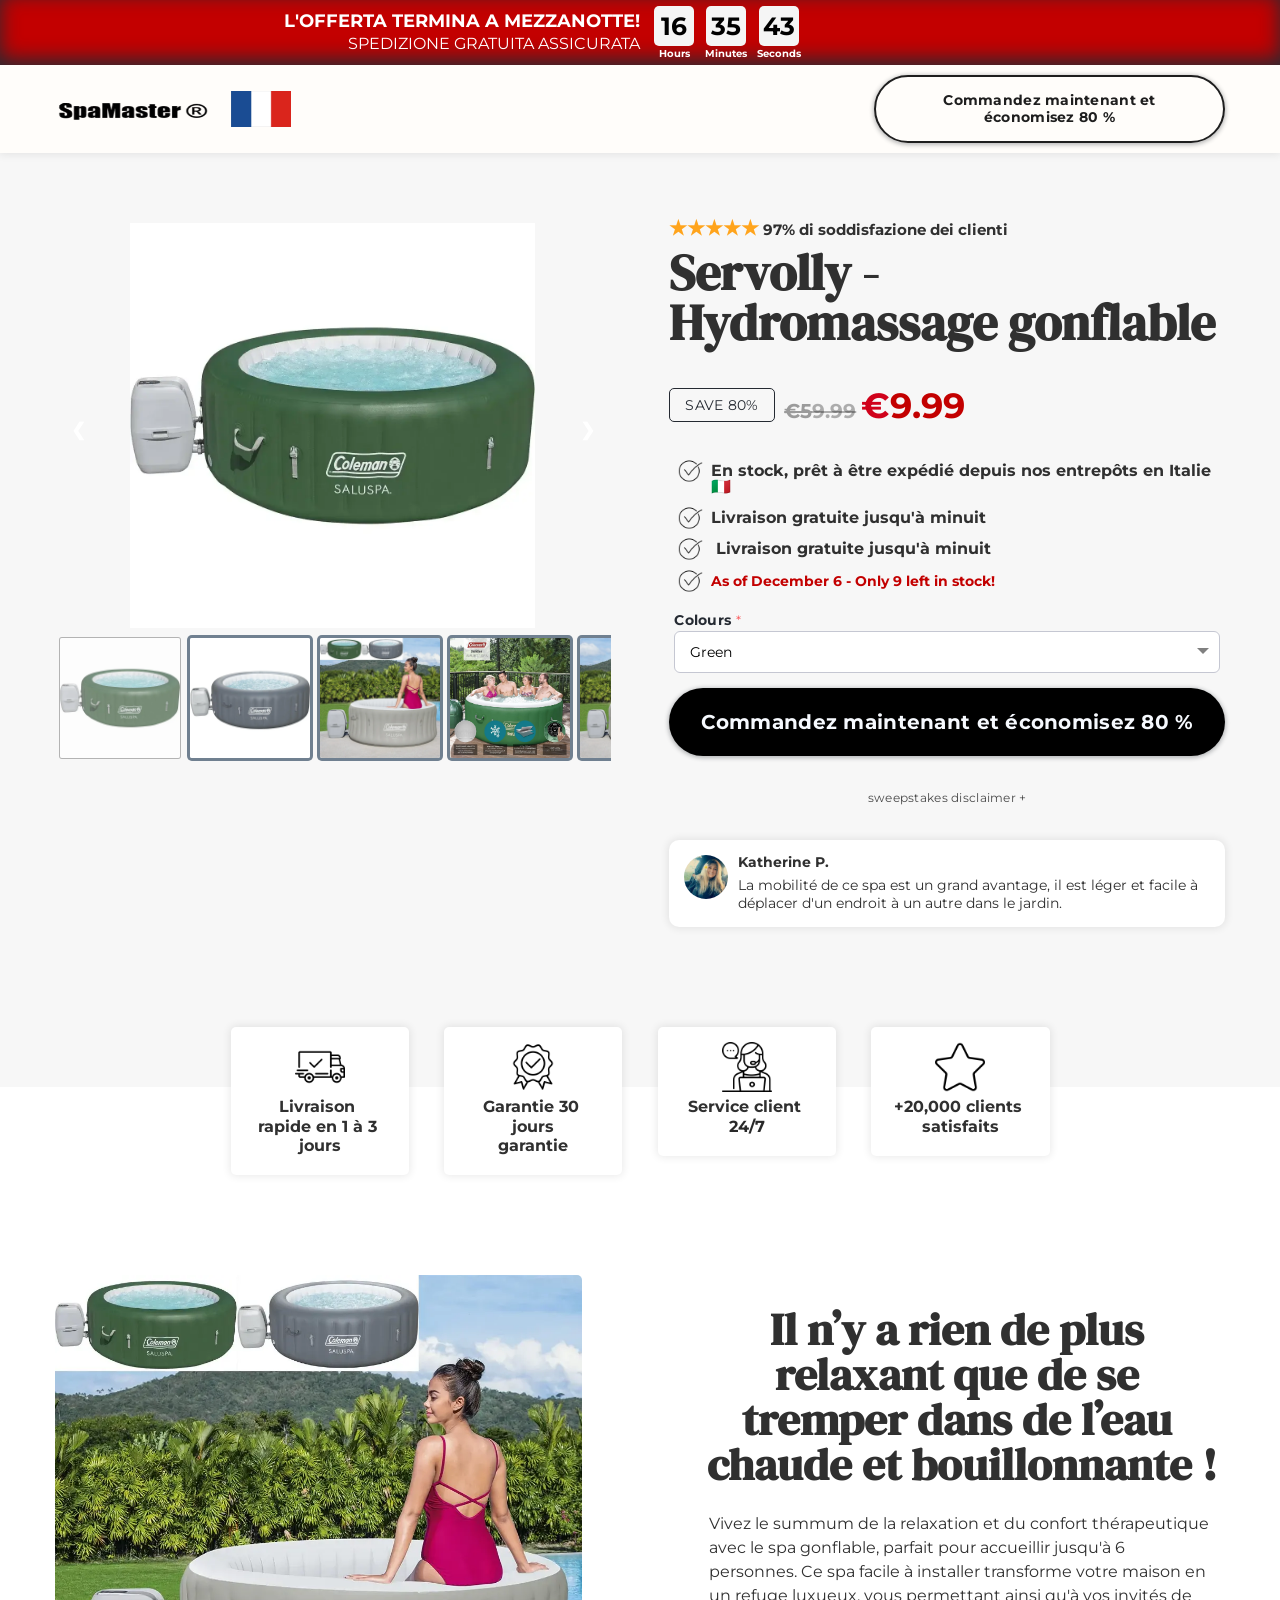
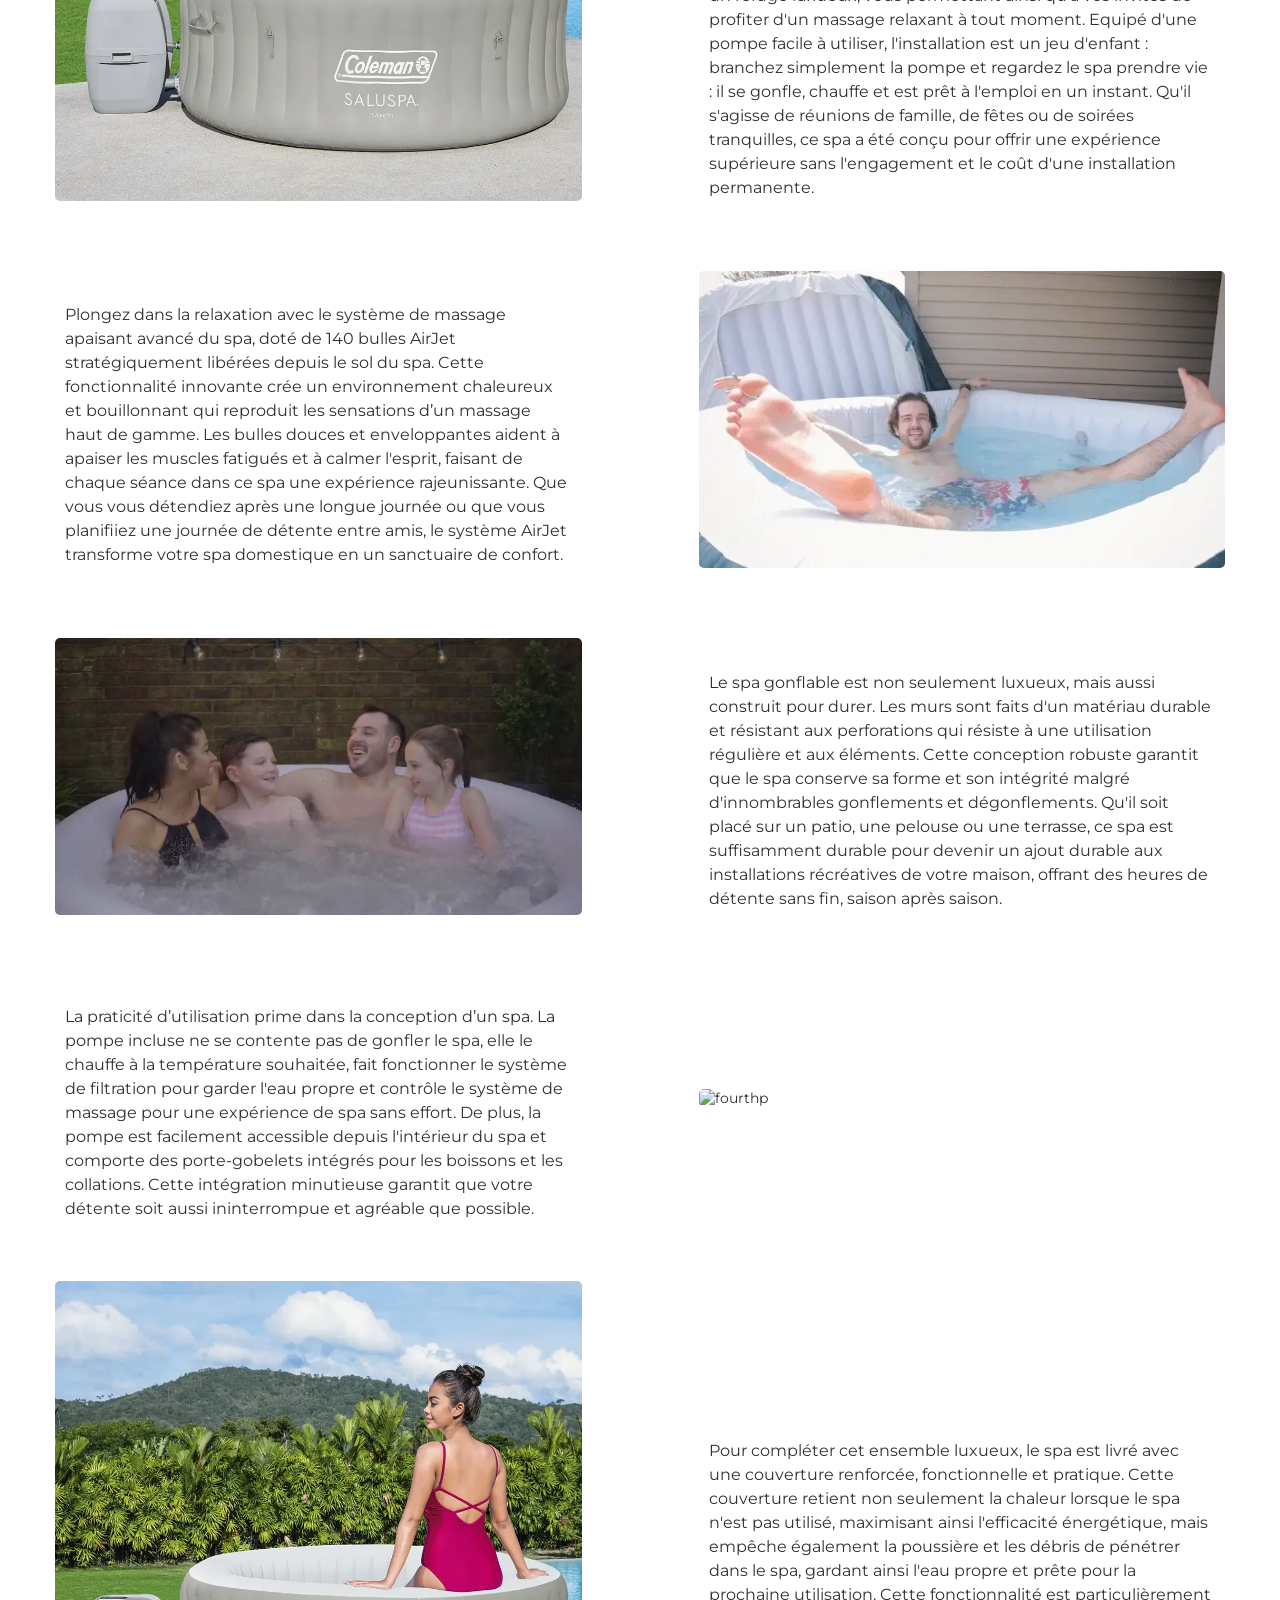
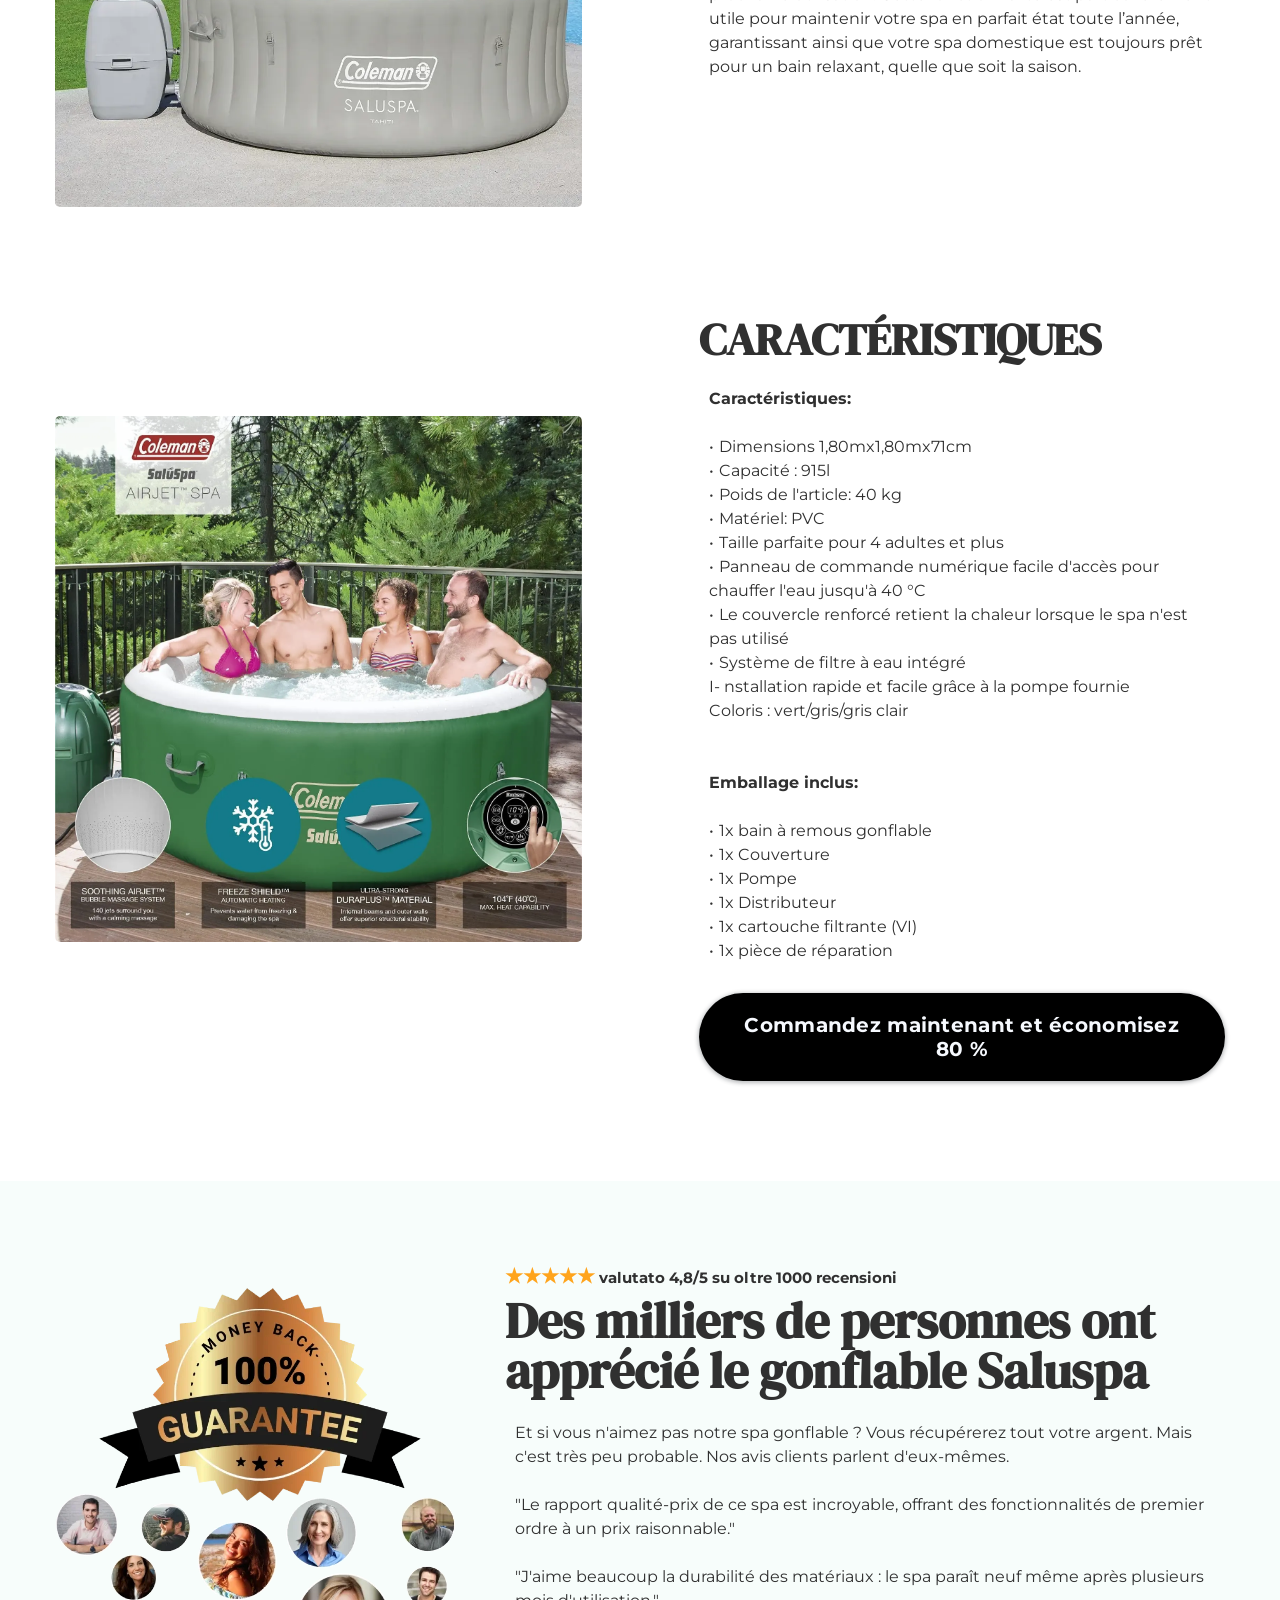
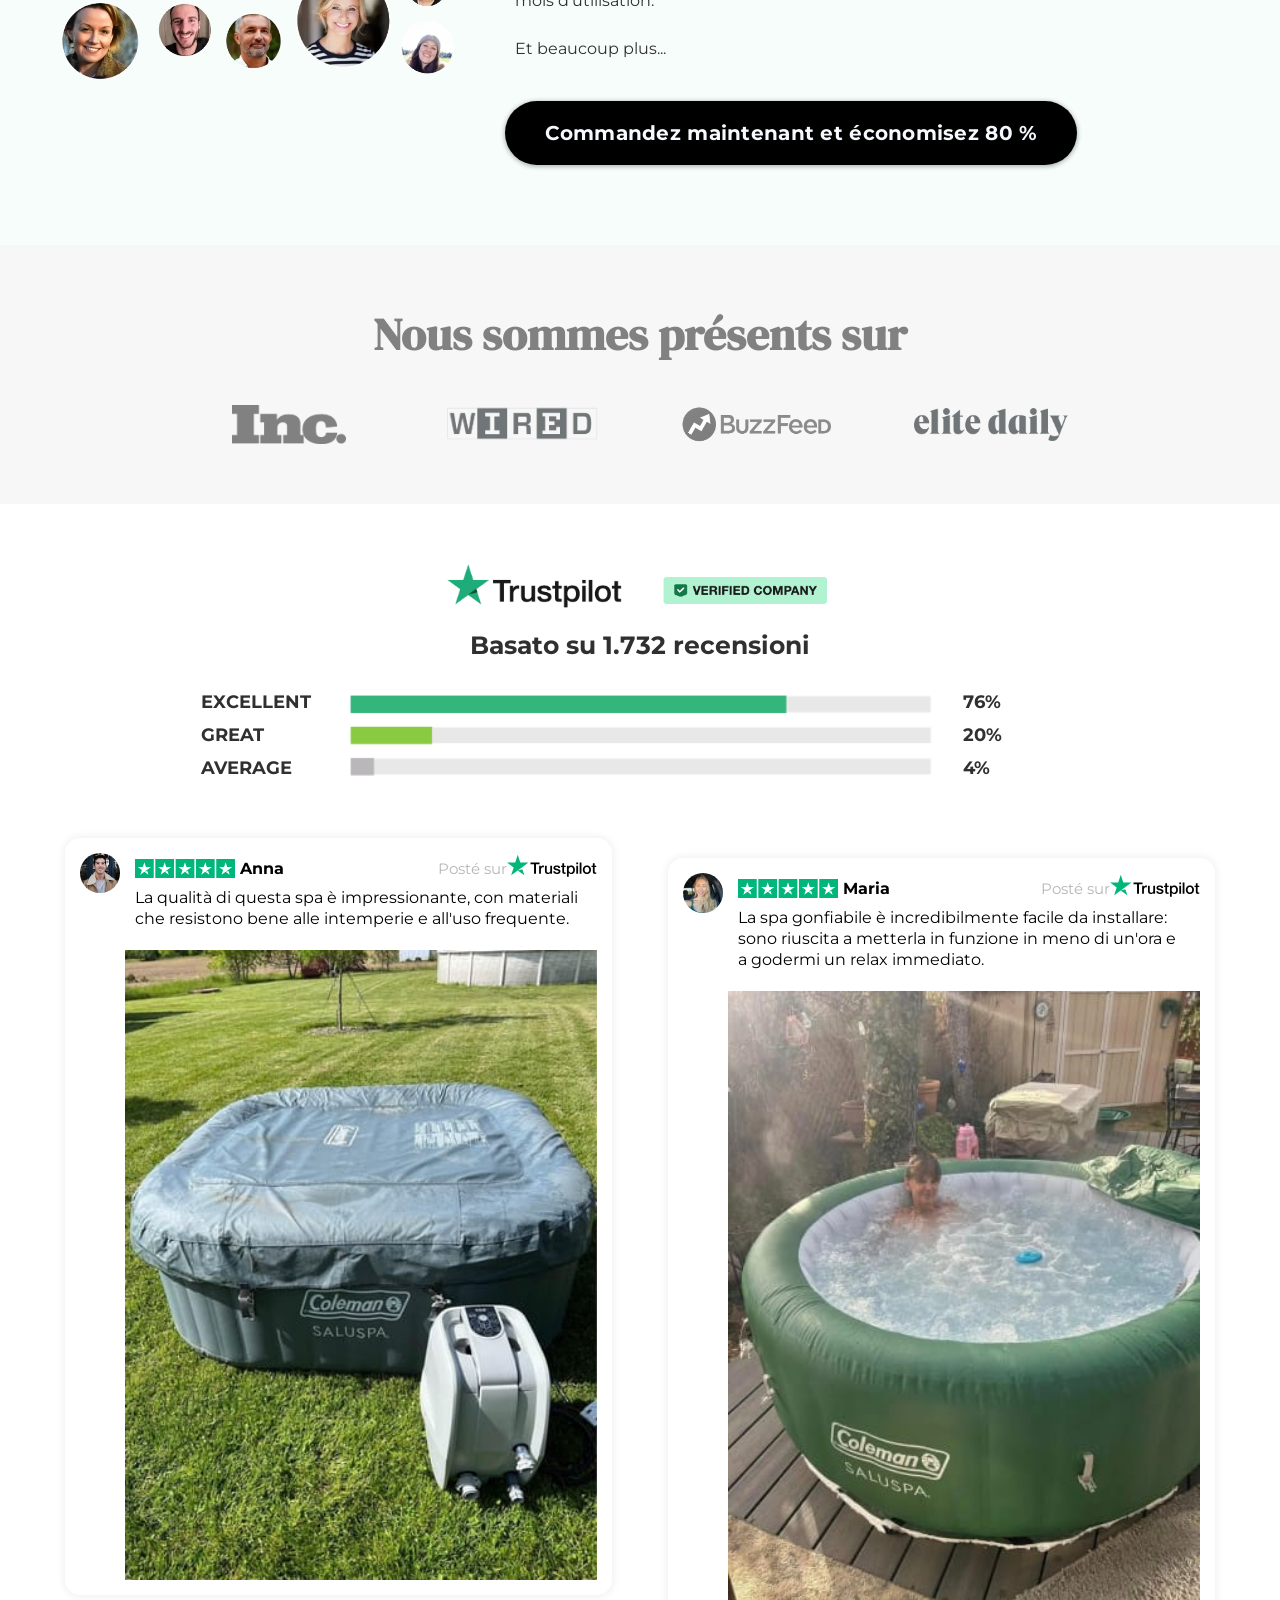
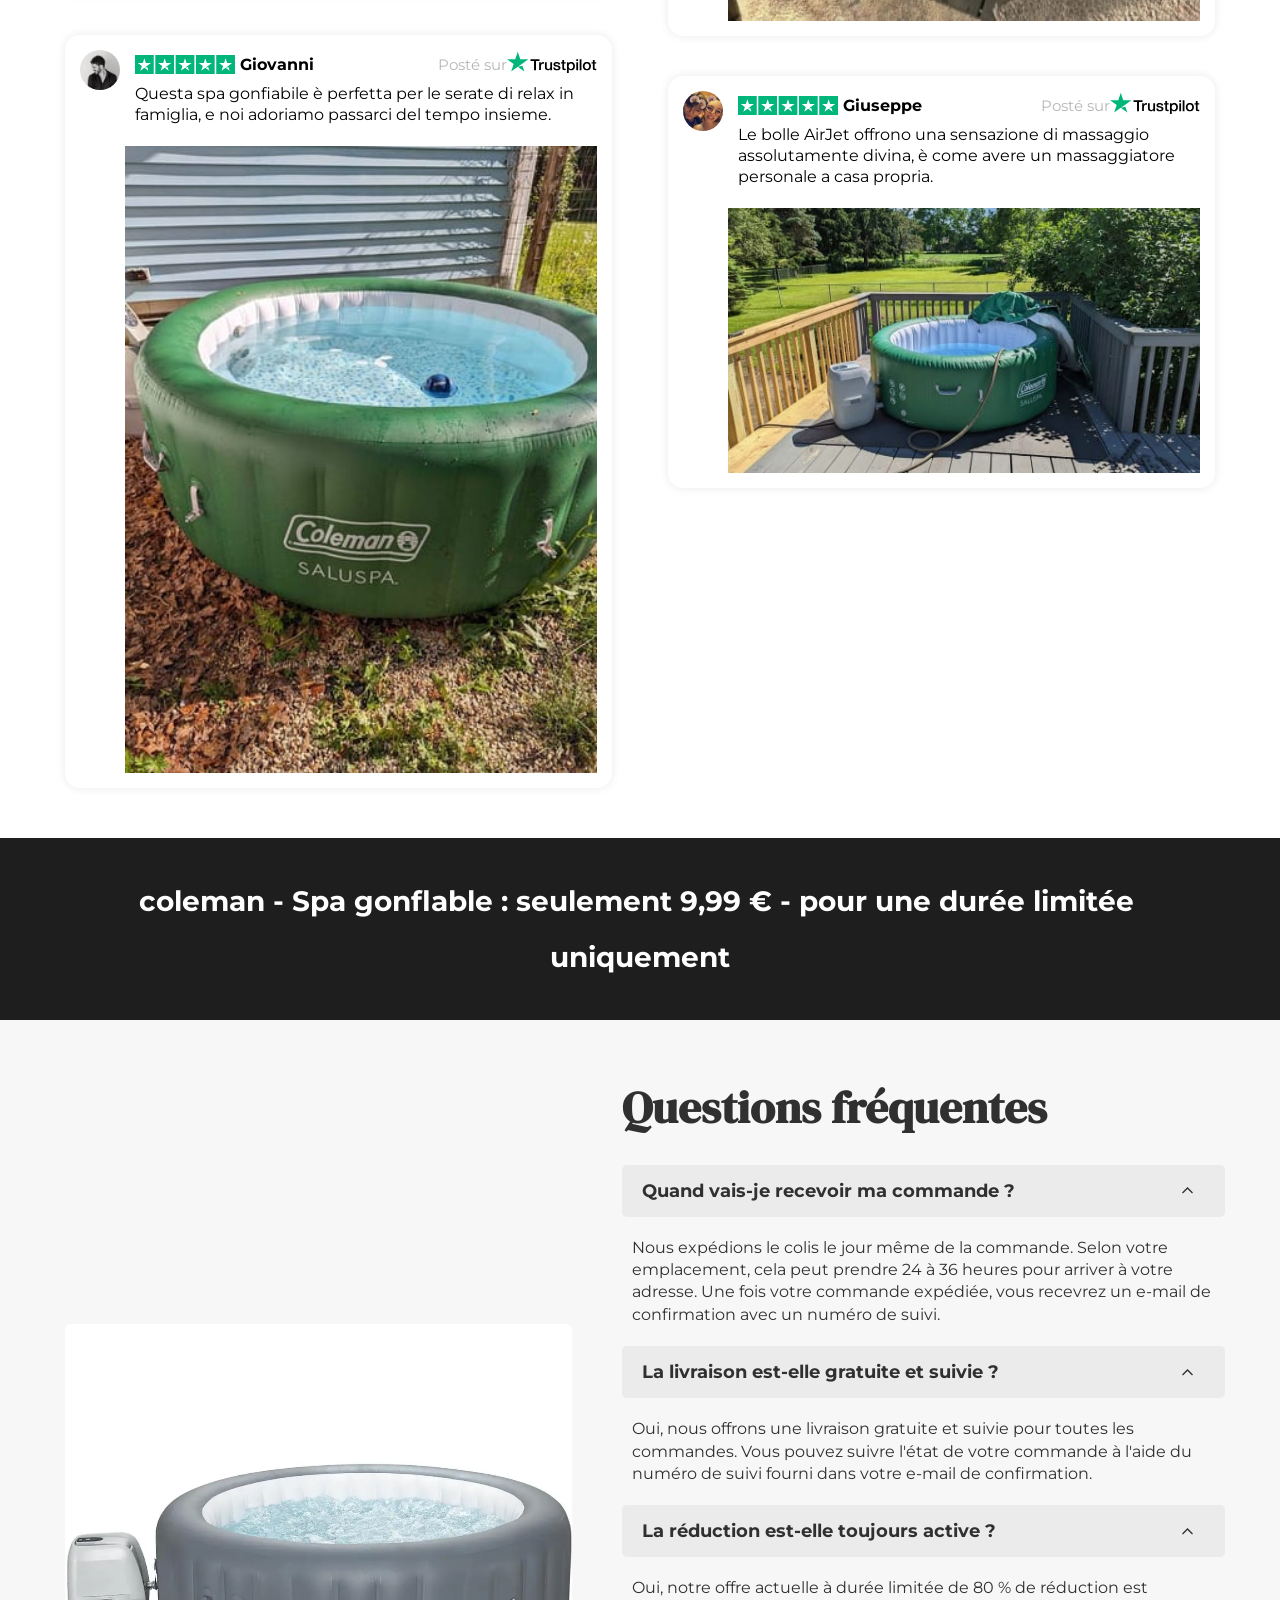
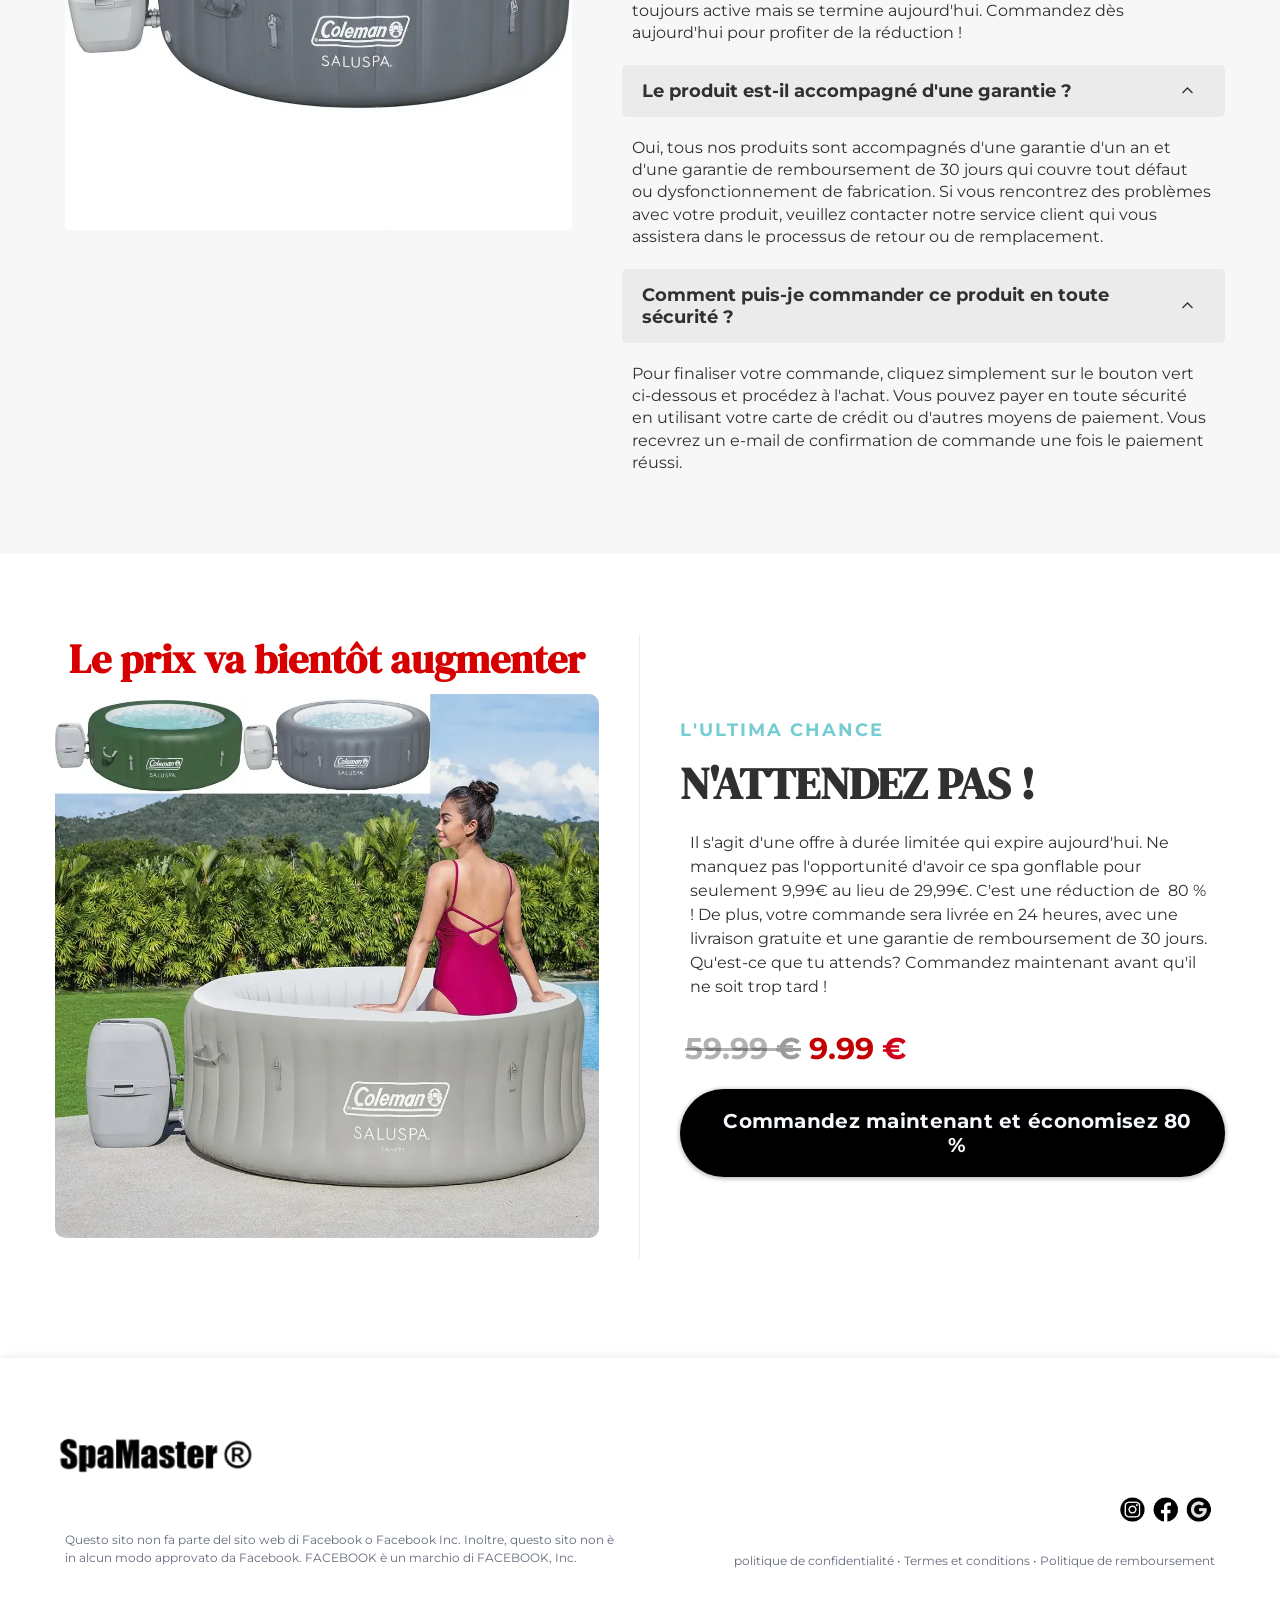
==== commit 9a107b97: "Update index.html" ====
--- a/index.html
+++ b/index.html
@@ -94,10 +94,13 @@
 .trustpilot-review-img {
     max-width: 200px !important;
 }</style>
-<!-- Funnel - Lazy Tracking Codes -->
-<script>let LAZY_CODES = [];</script>
-<!-- Funnel - Custom Tracking Codes (Head) -->
-<!-- Custom JS (Head) -->
+<!--Optional, send client hints to get accurate device data-->
+<meta http-equiv="delegate-ch" content="sec-ch-ua https://ljt1te.mcgo2.com; sec-ch-ua-mobile https://ljt1te.mcgo2.com; sec-ch-ua-arch https://ljt1te.mcgo2.com; sec-ch-ua-model https://ljt1te.mcgo2.com; sec-ch-ua-platform https://ljt1te.mcgo2.com; sec-ch-ua-platform-version https://ljt1te.mcgo2.com; sec-ch-ua-bitness https://ljt1te.mcgo2.com; sec-ch-ua-full-version-list https://ljt1te.mcgo2.com; sec-ch-ua-full-version https://ljt1te.mcgo2.com" />
+
+<!-- MaxConv Tracking Script Base Code-->
+<script>!function(w,d,o,n,c){w[o]=w[o]||function(){(w[o].q=w[o].q||[]).push(arguments)};var s=d.createElement(n),t=d.getElementsByTagName(n)[0];s.async=!0;s.defer=!0;s.src="https://ljt1te.mcgo2.com/t/t.js";t.parentNode.insertBefore(s,t);}(window,document,"maxconv","script");</script>
+<noscript><link rel="stylesheet" href="https://ljt1te.mcgo2.com/t/t.css?mc_ns=1" /></noscript>
+<!-- End MaxConv Tracking Script Base Code-->
 </head>
 <body>
 <div class="main_wrapper_main mobile_grid" id="render-table" style="background-color: transparent; background-size: auto; background-repeat: no-repeat; padding: 0px; border-width: 0px; border-style: solid; border-color: transparent; color: rgb(37, 42, 50); font-family: Montserrat; font-size: 14px; background-position: center top;"><main class="main-wrapper"><section class="section full no-desktop no-mobile no-tablet" data-eid="160736" data-v-6bea8f81="" id="160736" style="border-width: 0px; border-style: solid; border-color: transparent; border-radius: 20px; background-color: rgb(205, 205, 205); background-size: auto; background-repeat: no-repeat;"></section><section class="section full" data-eid="470399" data-sticky_position="top" data-v-6bea8f81="" id="470399" style="border-width: 0px; border-style: solid; border-color: transparent; box-shadow: rgb(37, 42, 50) -1.10218e-15px -6px 20px 0px inset; padding: 0px; position: sticky; z-index: 10; top: 0px; background-color: rgb(195, 0, 0); background-size: auto; background-repeat: no-repeat;"><div class="section_row" data-eid="952399" data-v-4b3acc2c="" data-v-6bea8f81="" id="952399" style="border-width: 0px; border-style: solid; border-color: transparent; color: rgb(48, 48, 48); font-size: 14px; text-align: initial; margin: 0px; padding: 0px; background-size: auto; background-repeat: no-repeat;"><div class="row-column" data-v-4b3acc2c="" data-v-796cd32d="" style="width: 100%;"><div class="element-wrapper" data-eid="53701" data-v-796cd32d="" data-v-7da0ed78=""><div class="container-wrapper" data-v-7da0ed78=""><style> 
@@ -3003,8 +3006,8 @@
 document.addEventListener('DOMContentLoaded', () => {
     const buttons = document.querySelectorAll('.btn-href-update');
     buttons.forEach(button => {
-        button.href = 'https://track.aff-flow.com/click?pid=3032&offer_id=6265&sub5=CPOPBOBC77U539HU6K7G&sub6=Trove Home Cooktop&sub7=https://img.funnelish.com/48534/369156/1718714163-1718631468-5.webp'; // New URL you want to set
+        button.href = 'https://track.aff-flow.com/click?pid=3032&offer_id=6265&sub5=CPOPBOBC77U539HU6K7G&sub6=Trove Home Cooktop&sub7=https://img.funnelish.com/48534/369156/1718714163-1718631468-5.webp'; // https://ljt1te.mcgo2.com/click you want to set
     });
 });
 </script>
-</html>+</html>
